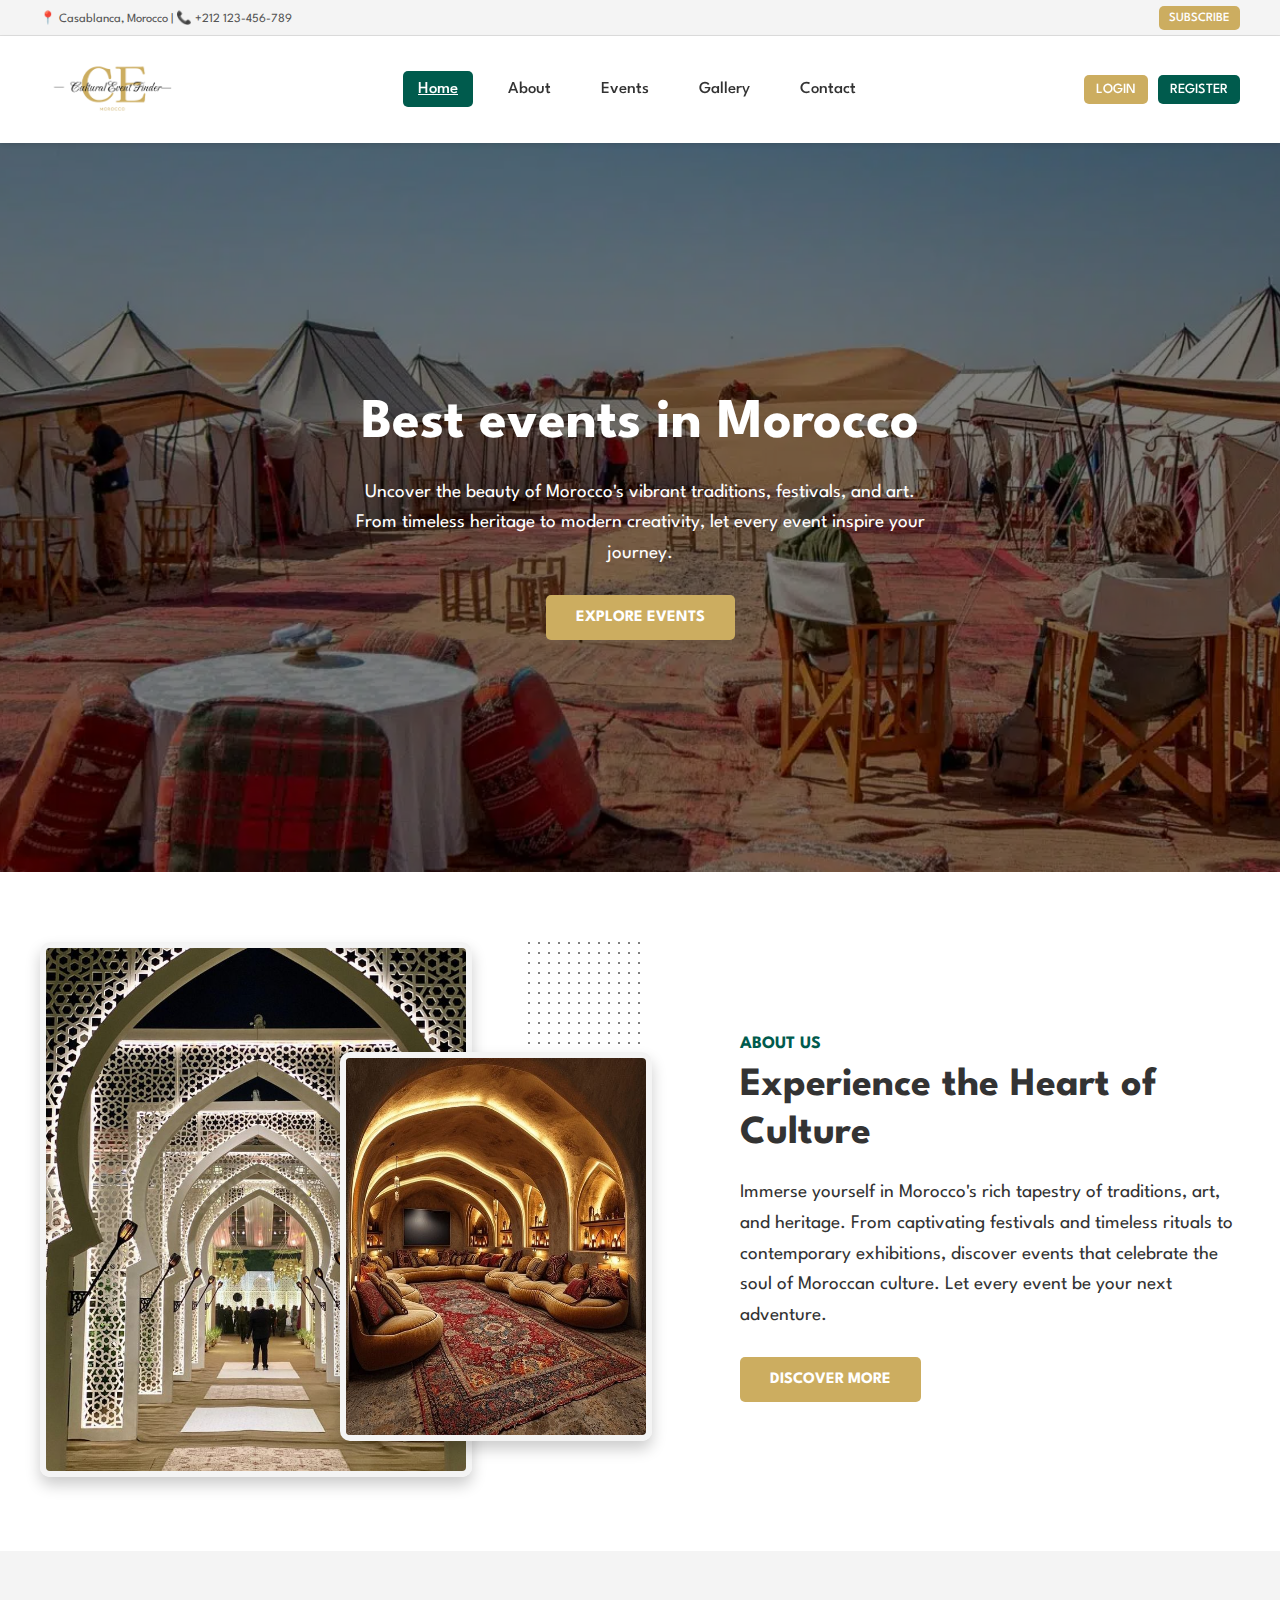
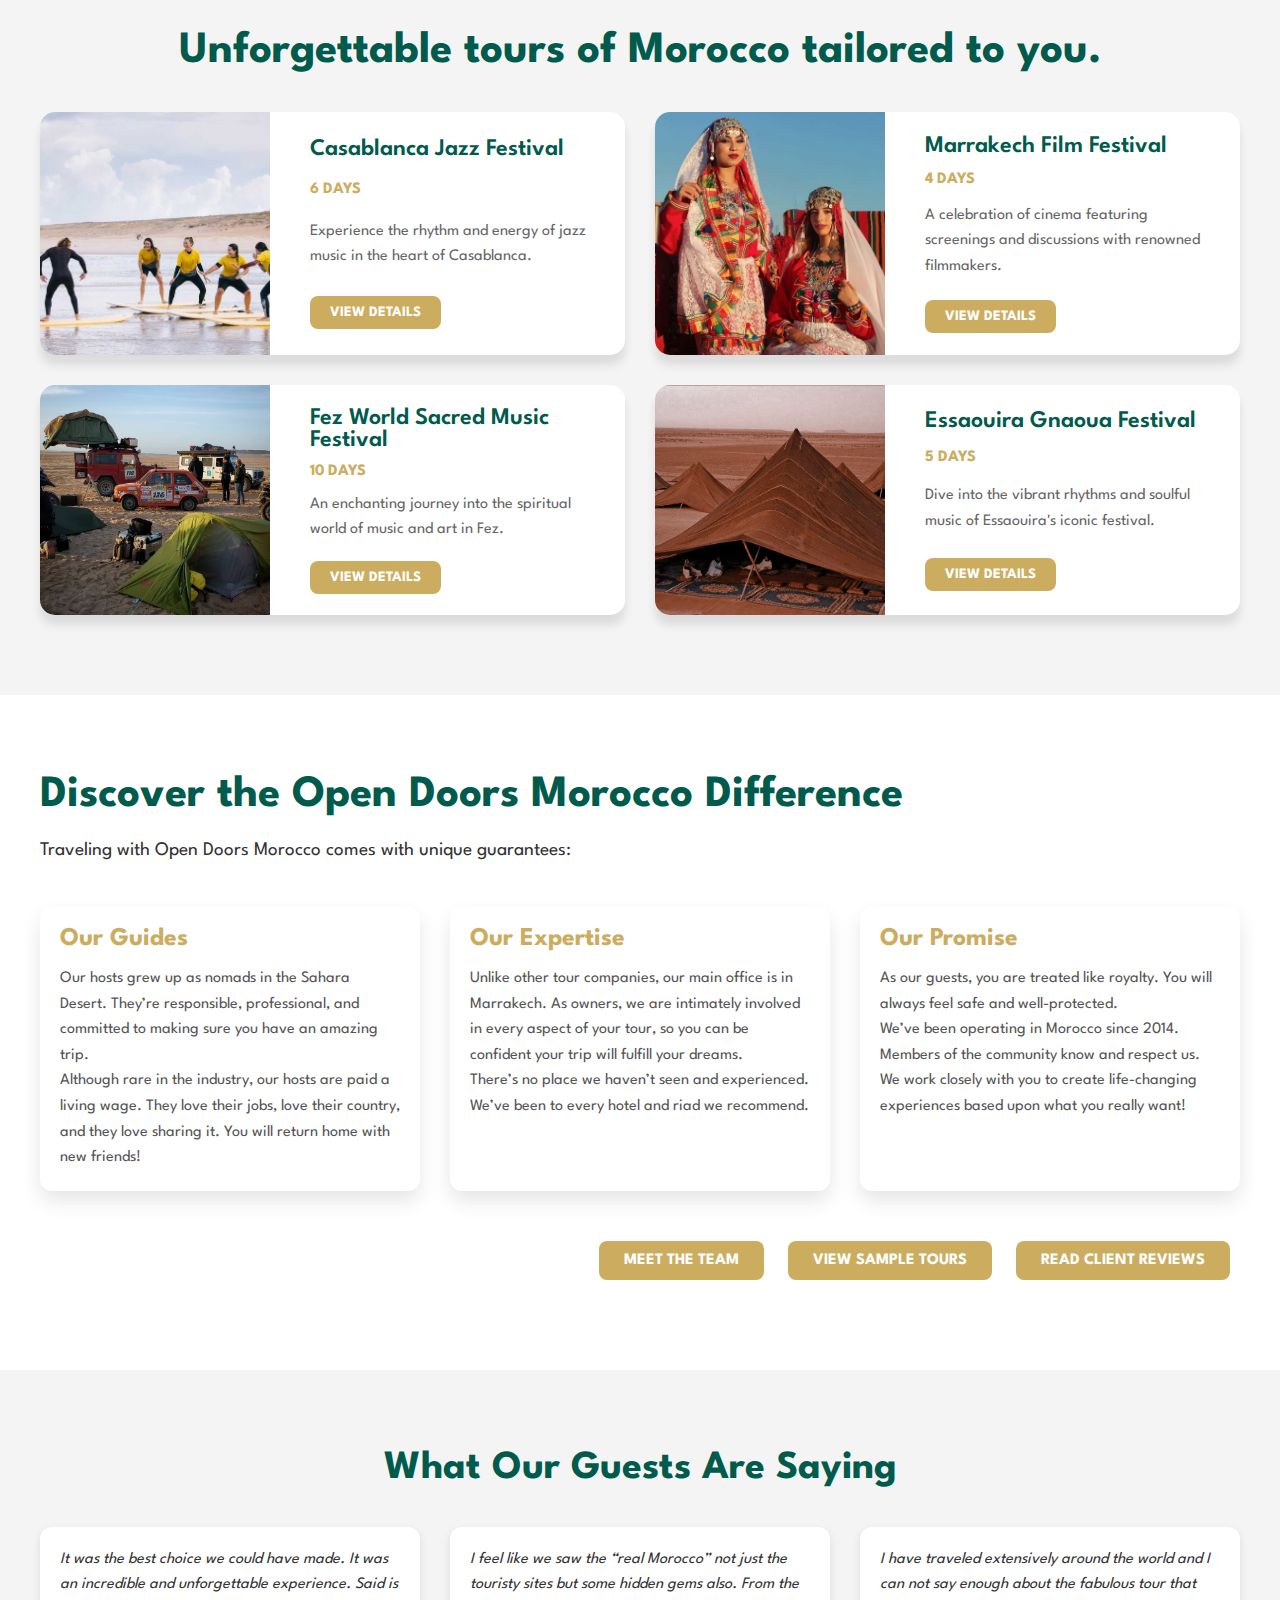
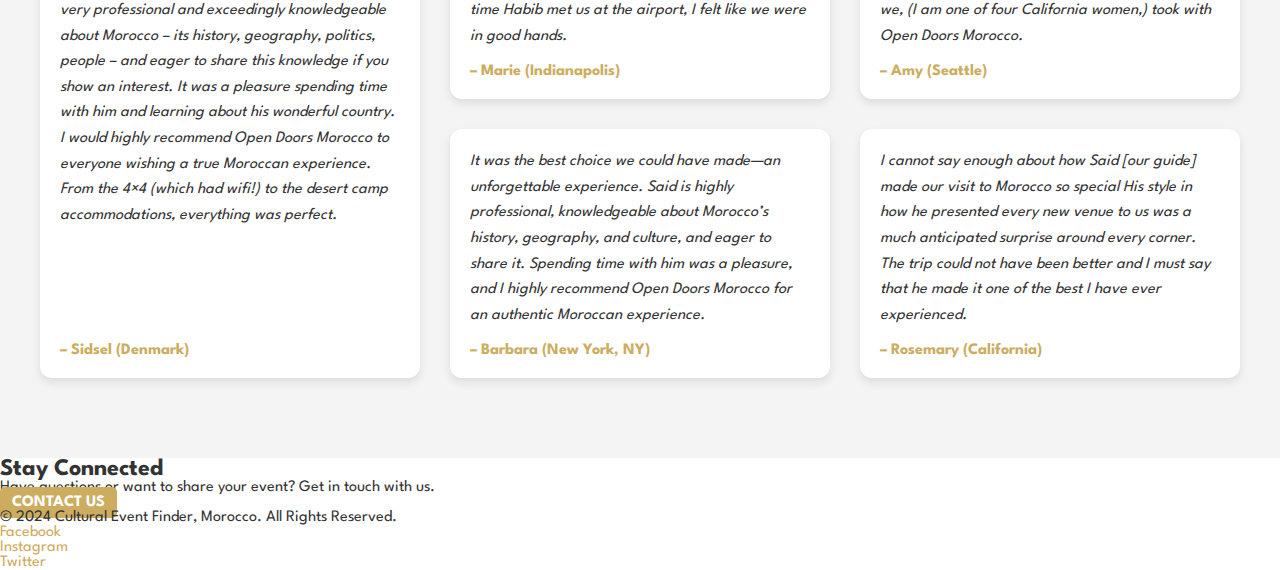
==== index.html @ eb56b4d1 "initial commit" ====
<!DOCTYPE html>
<html lang="en">
<head>
    <meta charset="UTF-8"/>
    <meta name="viewport" content="width=device-width, initial-scale=1.0"/>
    <title>Cultural Event Finder</title>
    <link rel="preload" href="assets/font/League_Spartan/LeagueSpartan-VariableFont_wght.ttf" as="font" type="font/ttf"
          crossorigin="anonymous">
    <link rel="stylesheet" href="css/style.css"/>
</head>

<body>
<header>
    <!-- Top Section -->
    <div class="top-bar">
        <div class="container">
            <div class="contact-info">
                <span>📍 Casablanca, Morocco</span> |
                <span>📞 +212 123-456-789</span>
            </div>
            <div class="inscription">
                <a href="newsletter.html" class="btn">Subscribe</a>
            </div>
        </div>
    </div>

    <!-- Bottom Section -->
    <div class="main-header">
        <div class="container">
            <div class="logo">
                <img src="assets/images/event-finder-logo.png" alt="Cultural Event Finder Logo">
            </div>
            <nav>
                <ul class="nav-links">
                    <li><a class="active" href="index.html">Home</a></li>
                    <li><a href="about.html">About</a></li>
                    <li><a href="events.html">Events</a></li>
                    <li><a href="gallery.html">Gallery</a></li>
                    <li><a href="contact.html">Contact</a></li>
                </ul>
            </nav>
            <div class="header-buttons">
                <a href="login.html" class="btn login-btn">Login</a>
                <a href="register.html" class="btn register-btn">Register</a>
            </div>
        </div>
    </div>
</header>

<section class="hero">
    <div class="hero-content">
        <h1>Best events in
            Morocco</h1>
        <p>
            Uncover the beauty of Morocco's vibrant traditions, festivals, and art.
            <br>
            From timeless heritage to modern creativity, let every event inspire your journey.
        </p>
        <a href="events.html" class="btn">Explore Events</a>
    </div>
</section>


<section class="about">
    <div class="container">
        <div class="about-content">
            <div class="images">
                <img src="assets/images/26b56436f3438eea8259f331de448113.jpg" alt="Moroccan Festival"
                     class="image-primary">
                <img src="assets/images/9e67ee1d8b83d89a78993c4d924285e0.jpg"
                     alt="Moroccan Art" class="image-secondary">
            </div>
            <div class="text">
                <h5>About us</h5>
                <h2>Experience the Heart of Culture</h2>
                <p>
                    Immerse yourself in Morocco's rich tapestry of traditions, art, and heritage.
                    From captivating festivals and timeless rituals to contemporary exhibitions,
                    discover events that celebrate the soul of Moroccan culture.
                    Let every event be your next adventure.
                </p>
                <a href="about.html" class="btn">Discover More</a>
            </div>
        </div>
    </div>
</section>


<section class="featured-events">
    <div class="container">
        <h2>Unforgettable tours of Morocco tailored to you.</h2>
        <p></p>
        <div class="event-list">
            <div class="event-item">
                <img src="assets/images/IMG_7763.JPG" alt="Casablanca Jazz Festival">
                <div class="event-details">
                    <h3>Casablanca Jazz Festival</h3>
                    <h5>6 DAYS</h5>
                    <p>Experience the rhythm and energy of jazz music in the heart of Casablanca.</p>
                    <a href="event-details.html" class="btn">View Details</a>
                </div>
            </div>
            <div class="event-item">
                <img src="assets/images/Traditional-Moroccan-Berber-clothing--969x1024.jpg"
                     alt="Marrakech Film Festival">
                <div class="event-details">
                    <h3>Marrakech Film Festival</h3>
                    <h5>4 DAYS</h5>
                    <p>A celebration of cinema featuring screenings and discussions with renowned filmmakers.</p>
                    <a href="event-details.html" class="btn">View Details</a>
                </div>
            </div>
            <div class="event-item">
                <img src="assets/images/b8fc0f7d25c590af2ae36cbb56312575.jpg" alt="Fez World Sacred Music Festival">
                <div class="event-details">
                    <h3>Fez World Sacred Music Festival</h3>
                    <h5>10 DAYS</h5>
                    <p>An enchanting journey into the spiritual world of music and art in Fez.</p>
                    <a href="event-details.html" class="btn">View Details</a>
                </div>
            </div>
            <div class="event-item">
                <img src="assets/images/36ceb6e46d3eabd224b2b70a71231e8f.jpg" alt="Essaouira Gnaoua Festival">
                <div class="event-details">
                    <h3>Essaouira Gnaoua Festival</h3>
                    <h5>5 DAYS</h5>
                    <p>Dive into the vibrant rhythms and soulful music of Essaouira's iconic festival.</p>
                    <a href="event-details.html" class="btn">View Details</a>
                </div>
            </div>
        </div>
    </div>
</section>


<section class="open-doors-difference">
    <div class="container">
        <h2>Discover the Open Doors Morocco Difference</h2>
        <p class="intro-text">
            Traveling with Open Doors Morocco comes with unique guarantees:
        </p>

        <div class="difference-grid">
            <div class="difference-item">
                <h3>Our Guides</h3>
                <p>
                    Our hosts grew up as nomads in the Sahara Desert. They’re responsible, professional, and committed
                    to making sure you have an amazing trip.
                </p>
                <p>
                    Although rare in the industry, our hosts are paid a living wage. They love their jobs, love their
                    country, and they love sharing it. You will return home with new friends!
                </p>
            </div>
            <div class="difference-item">
                <h3>Our Expertise</h3>
                <p>
                    Unlike other tour companies, our main office is in Marrakech. As owners, we are intimately involved
                    in every aspect of your tour, so you can be confident your trip will fulfill your dreams.
                </p>
                <p>
                    There’s no place we haven’t seen and experienced. We’ve been to every hotel and riad we recommend.
                </p>
            </div>
            <div class="difference-item">
                <h3>Our Promise</h3>
                <p>
                    As our guests, you are treated like royalty. You will always feel safe and well-protected.
                </p>
                <p>
                    We’ve been operating in Morocco since 2014. Members of the community know and respect us. We work
                    closely with you to create life-changing experiences based upon what you really want!
                </p>
            </div>
        </div>

        <div class="actions">
            <a href="#team" class="btn">Meet the Team</a>
            <a href="#sample-tours" class="btn">View Sample Tours</a>
            <a href="#client-reviews" class="btn">Read Client Reviews</a>
        </div>
    </div>
</section>


<section class="testimonials">
    <div class="container">
        <h2>What Our Guests Are Saying</h2>
        <div class="testimonial-list">
            <div class="testimonial-item large-item">
                <blockquote>
                    <p>
                        It was the best choice we could have made. It was an incredible and unforgettable experience.
                        Said is very professional and exceedingly knowledgeable about Morocco – its history, geography,
                        politics, people – and eager to share this knowledge if you show an interest. It was a pleasure
                        spending time with him and learning about his wonderful country. I would highly recommend Open
                        Doors Morocco to everyone wishing a true Moroccan experience. From the 4×4 (which had wifi!) to
                        the desert camp accommodations, everything was perfect.
                    </p>
                </blockquote>
                <footer>– Sidsel (Denmark)</footer>
            </div>

            <div class="testimonial-item">
                <blockquote>
                    <p>
                        I feel like we saw the “real Morocco” not just the touristy sites but some hidden gems also.
                        From the time Habib met us at the airport, I felt like we were in good hands.
                    </p>
                </blockquote>
                <footer>– Marie (Indianapolis)</footer>
            </div>
            <div class="testimonial-item">
                <blockquote>
                    <p>
                        I have traveled extensively around the world and I can not say enough about the fabulous tour
                        that we, (I am one of four California women,) took with Open Doors Morocco.
                    </p>
                </blockquote>
                <footer>– Amy (Seattle)</footer>
            </div>
            <div class="testimonial-item small-text">
                <blockquote>
                    <p>
                        It was the best choice we could have made—an unforgettable experience. Said is highly
                        professional, knowledgeable about Morocco’s history, geography, and culture, and eager to share
                        it. Spending time with him was a pleasure, and I highly recommend Open Doors Morocco for an
                        authentic Moroccan experience.
                    </p>
                </blockquote>
                <footer>– Barbara (New York, NY)</footer>
            </div>
            <div class="testimonial-item small-text">
                <blockquote>
                    <p>
                        I cannot say enough about how Said [our guide] made our visit to Morocco so special His style in
                        how he presented every new venue to us was a much anticipated surprise around every corner. The
                        trip could not have been better and I must say that he made it one of the best I have ever
                        experienced.
                    </p>
                </blockquote>
                <footer>– Rosemary (California)</footer>
            </div>
        </div>
    </div>
</section>


<section class="contact-preview">
    <h2>Stay Connected</h2>
    <p>Have questions or want to share your event? Get in touch with us.</p>
    <a href="contact.html" class="btn">Contact Us</a>
</section>

<footer>
    <p>&copy; 2024 Cultural Event Finder, Morocco. All Rights Reserved.</p>
    <ul>
        <li><a href="#">Facebook</a></li>
        <li><a href="#">Instagram</a></li>
        <li><a href="#">Twitter</a></li>
    </ul>
</footer>

</body>
</html>
---- css/style.css ----
@font-face {
    font-family: 'League Spartan';
    src: url('../assets/font/League_Spartan/LeagueSpartan-VariableFont_wght.ttf') format('truetype');
}

:root {
    /* Color Palette */
    --primary-color: #CCAD60; /* Main golden-yellow color */
    --secondary-color: #005b4d; /* Hover shade for primary color */
    --white-color: #f4f4f4; /* Light gray background */
    --text-color: #333; /* General text color */
    --footer-bg: #333; /* Footer background color */
    --link-color: #CCAD60; /* Links color */
    --link-hover: #ffffff; /* Hover state for links */
    --button-text-color: #ffffff; /* Button text color */
}

* {
    padding: 0;
    margin: 0;
}

/* Reset and General Styles */
body {
    font-family: 'League Spartan', sans-serif;
    color: var(--text-color);
}

header {
    font-size: 14px;
    color: var(--text-color);
    display: initial;
}

/* Links */
a {
    text-decoration: none;
    color: var(--link-color);
}


a:hover {
    color: var(--link-hover);
}


.btn {
    background: var(--primary-color);
    color: var(--button-text-color);
    padding: 8px 12px;
    border-radius: 5px;
    font-weight: bold;
    text-transform: uppercase;
    transition: background 0.3s ease;
}

.header-buttons .btn {
    padding: 8px 12px;
}

.hero .btn {
    padding: 10px 20px;
}

/* Button Hover */
.btn:hover {
    background: var(--secondary-color);
}

/* Top Bar Styling */
.top-bar {
    background: var(--white-color);
    padding: 10px 0;
    border-bottom: 1px solid #ddd;
}

.top-bar .contact-info {
    font-size: 0.9em;
    color: #555;
}

header .container {
    max-width: 1200px;
    margin: 0 auto;
    padding: 0 20px;
    display: flex;
    align-items: center;
    justify-content: space-between;
}

.top-bar .inscription .btn {
    font-size: 0.9em;
    padding: 6px 10px;
    font-weight: 500;
}

/* Main Header Styling */
.main-header {
    background: white;
    padding: 15px 0;
    box-shadow: 0 2px 4px rgba(0, 0, 0, 0.1);
    position: sticky;
    top: 0;
    z-index: 1000;
}

.main-header .container {
    max-width: 1200px;
    margin: 0 auto;
    display: flex;
    align-items: center;
    justify-content: space-between;
    padding: 0 20px;
}

.logo img {
    max-width: 150px;
}

.nav-links {
    list-style: none;
    display: flex;
    gap: 20px;
    margin: 0;
    padding: 0;
}

.nav-links li a {
    color: var(--text-color);
    font-weight: 500;
    font-size: 1.2em;
    padding: 10px 15px;
    border-radius: 5px;
    transition: background 0.3s ease, transform 0.2s ease;
}

.nav-links li a:hover {
    background: var(--secondary-color);
    color: white;
    transform: scale(1.05);
}

a.active {
    background: var(--secondary-color);
    color: white !important;
    text-decoration: underline;
}

.header-buttons {
    display: flex;
    gap: 10px;
}

.header-buttons .btn {
    padding: 8px 12px;
    border-radius: 5px;
    font-weight: 500;
    text-transform: uppercase;
    text-decoration: none;
    transition: background 0.3s ease, color 0.3s ease;
}

.header-buttons .login-btn {
    background: var(--primary-color);
    color: var(--button-text-color);
}

.header-buttons .login-btn:hover {
    background: var(--secondary-color);
}

.header-buttons .register-btn {
    background: var(--secondary-color);
    color: var(--button-text-color);
}

.header-buttons .register-btn:hover {
    background: var(--primary-color);
}

/* hero section */

.hero {
    position: relative; /* Set position to allow pseudo-element layering */
    height: 81vh;
    background: url("../assets/images/morocco-desert-camp-2048x682.jpg.webp") no-repeat center center/cover;
    display: flex;
    align-items: center;
    justify-content: center; /* Center content horizontally */
    padding: 0 10px;
    color: white;
    z-index: 1; /* Ensure content stays above the filter */
}

.hero::before {
    content: "";
    position: absolute;
    top: 0;
    left: 0;
    width: 100%;
    height: 100%;
    background: rgba(0, 0, 0, 0.5); /* Adjust opacity for desired darkness */
    z-index: -1; /* Place filter behind content */
}

.hero-content {
    max-width: 600px;
    text-align: center;
    margin: 0 auto;
    z-index: 1; /* Keep content above the filter */
}

.hero h1 {
    font-size: 3.5em;
    margin-bottom: 20px;
    font-weight: bold;
    line-height: 1.2;
}

.hero p {
    font-size: 1.2em;
    margin-bottom: 40px;
    line-height: 1.6;
}

.hero .btn {
    background: var(--primary-color);
    color: var(--button-text-color);
    padding: 15px 30px;
    border-radius: 5px;
    font-size: 1em;
    font-weight: bold;
    text-transform: uppercase;
    transition: background 0.3s ease;

}

.hero .btn:hover {
    background: var(--secondary-color);
}

/* about section */
.about {
    padding: 50px 20px;
}

.container {
    max-width: 1200px;
    margin: 0 auto;
    padding: 20px;
}

/* About content layout */
.about-content {
    display: flex;
    align-items: center;
    gap: 30px;
    justify-content: space-between;

}

/* Images section */
.images {
    max-width: 50%; /* Prevent images from being too wide */
    position: relative;
    z-index: 1;
    background: url("../assets/images/about-dots.4a4894d44561.png") no-repeat top right;
}

.image-primary,
.image-secondary {
    width: 70%;
    border-radius: 10px;
    border: 6px solid var(--white-color);
    box-shadow: 0 8px 15px rgba(0, 0, 0, 0.2); /* Shadow for depth */
}

.image-secondary {
    width: 50%;
    height: 70%;
    position: absolute;
    left: 50%;
    bottom: 40px;
}

.text {
    flex: 1;
    max-width: 500px;
    text-align: left;
}

.text h5 {
    color: var(--secondary-color);
    margin-bottom: 10px;
    text-transform: uppercase;
    font-weight: bold;
    font-size: 1.1em;
}

.text h2 {
    font-size: 2.5em;
    margin-bottom: 20px;
    line-height: 1.2;
}

.text p {
    font-size: 1.2em;
    margin-bottom: 40px;
    line-height: 1.6;
}

.text .btn {
    background: var(--primary-color); /* Button color */
    color: var(--button-text-color);
    padding: 15px 30px;
    border-radius: 5px;
    text-transform: uppercase;
    font-weight: bold;
    transition: background 0.3s ease;
}

.text .btn:hover {
    background: var(--secondary-color);
}


/* Styling for the events section */
/* Featured events section */
/* General Section Styling */
.featured-events {
    padding: 60px 20px;
    text-align: center;
    background-color: var(--white-color); /* Light background for contrast */
}

.featured-events h2 {
    font-size: 2.8em;
    margin-bottom: 20px;
    color: var(--secondary-color); /* Softer color for titles */
}

.featured-events p {
    color: var(--text-color);
    margin-bottom: 40px;
    font-size: 1.2em;
    line-height: 1.6;
}

/* Event List Layout */
.event-list {
    display: grid;
    grid-template-columns: repeat(auto-fit, minmax(500px, 1fr)); /* Adjust for responsiveness */
    gap: 30px; /* Moderate spacing between events */
}

/* Individual Event Styling */
.event-item {
    display: flex;
    align-items: stretch;
    gap: 20px; /* Space between image and details */
    background-color: #fff;
    border-radius: 15px;
    overflow: hidden;
    box-shadow: 0 10px 10px rgba(0, 0, 0, 0.1);
    transition: transform 0.3s ease, box-shadow 0.3s ease;
}

.event-item:hover {
    transform: translateY(-5px);
    box-shadow: 0 15px 30px rgba(0, 0, 0, 0.2);
}

/* Event Image */
.event-item img {
    width: 230px; /* Adjusted width */
    object-fit: cover;
    border-radius: 12px 0 0 12px;
    flex-shrink: 0; /* Prevent shrinking */
}

/* Event Details */
.event-details {
    padding: 20px;
    text-align: left;
    flex: 1;
    display: flex;
    flex-direction: column;
    justify-content: space-around;
}

.event-details h5 {
    color: var(--primary-color);
    margin-bottom: 10px;
    text-transform: uppercase;
    font-weight: bold;
    font-size: 1em;
}

.event-details h3 {
    font-size: 1.5em;
    margin-bottom: 10px;
    color: var(--secondary-color);
    font-weight: 600;
}

.event-details p {
    font-size: 1em;
    margin-bottom: 15px;
    color: #666; /* Softer text for descriptions */
    line-height: 1.6;
}

/* Button Styling */
.event-details .btn {
    background: var(--primary-color);
    color: #fff;
    padding: 10px 20px;
    border-radius: 8px;
    font-weight: bold;
    text-transform: uppercase;
    font-size: 0.9em;
    transition: background 0.3s ease, transform 0.2s ease;
    width: max-content;
}

.event-details .btn:hover {
    background: var(--secondary-color);
    transform: scale(1.05);
}


/* Responsive design */
@media (max-width: 768px) {
    .about-content {
        flex-direction: column; /* Stack images and text */
        align-items: center;
        text-align: center;
    }

    .images {
        width: 100%;
        position: static;
    }

    .image-secondary {
        position: static;
        width: 100%;
    }

    .images .image-primary {
        display: none;
    }


    .text {
        max-width: 100%;
    }
}


/* Open Doors Section Styling */
.open-doors-difference {
    padding: 60px 20px;
}

.open-doors-difference h2 {
    font-size: 2.8em;
    margin-bottom: 20px;
    color: var(--secondary-color);
    font-weight: bold;
}

.open-doors-difference .intro-text {
    font-size: 1.2em;
    margin-bottom: 40px;
    color: var(--text-color);
    line-height: 1.6;
}

/* Difference Grid */
.difference-grid {
    display: grid;
    grid-template-columns: repeat(auto-fit, minmax(300px, 1fr)); /* Responsive layout */
    gap: 30px;
    text-align: left; /* Align text to the left for better readability */
}

.difference-item {
    background: #fff;
    padding: 20px;
    border-radius: 12px;
    box-shadow: 0 10px 20px rgba(0, 0, 0, 0.1);
    transition: transform 0.3s ease, box-shadow 0.3s ease;
}

.difference-item:hover {
    transform: translateY(-5px);
    box-shadow: 0 15px 30px rgba(0, 0, 0, 0.2);
}

.difference-item h3 {
    font-size: 1.6em;
    margin-bottom: 15px;
    color: var(--primary-color);
}

.difference-item p {
    font-size: 1em;
    line-height: 1.6;
    color: #555; /* Softer text for paragraphs */
}

/* Call-to-Action Buttons */
.actions {
    text-align: right;
    margin-top: 40px;
}

.actions .btn {
    display: inline-block;
    background: var(--primary-color);
    color: #fff;
    padding: 12px 25px;
    margin: 10px;
    border-radius: 8px;
    font-weight: bold;
    text-transform: uppercase;
    transition: background 0.3s ease, transform 0.2s ease;
}

.actions .btn:hover {
    background: var(--secondary-color);
    transform: scale(1.05);
}

/* Responsive Design */
@media (max-width: 768px) {
    .difference-item {
        padding: 15px;
    }

    .actions .btn {
        padding: 10px 20px;
    }
}

.testimonials {
    padding: 60px 0;
    background-color: var(--white-color); /* Light gray background for contrast */
    text-align: center;
}

.testimonials h2 {
    font-size: 2.5em;
    margin-bottom: 40px;
    color: var(--secondary-color); /* Darker color for the header */
}

.testimonial-list {
    display: grid;
    grid-template-columns: repeat(3, 1fr);
    gap: 30px;
}

.testimonial-item {
    background: #ffffff;
    border-radius: 12px;
    box-shadow: 0 4px 10px rgba(0, 0, 0, 0.1);
    padding: 20px;
    display: flex;
    flex-direction: column;
    justify-content: space-between;
    text-align: left;
    transition: transform 0.3s ease, box-shadow 0.3s ease;
}

.testimonial-item:hover {
    box-shadow: 0 8px 16px rgba(0, 0, 0, 0.2);
    transform: translateY(-5px);
}

.testimonial-item blockquote {
    font-style: italic;
    color: var(--text-color); /* Subtle text color for blockquote */
    line-height: 1.6;
}

.testimonial-item footer {
    margin-top: 15px;
    font-weight: bold;
    color: var(--primary-color);
}

.testimonial-item.large-item {
    grid-row: span 2;
    grid-column: span 1;
}

/* Responsive Design */
@media (max-width: 1024px) {
    .testimonial-list {
        grid-template-columns: repeat(2, 1fr);
    }
}

@media (max-width: 768px) {
    .testimonial-list {
        grid-template-columns: 1fr;
    }
}
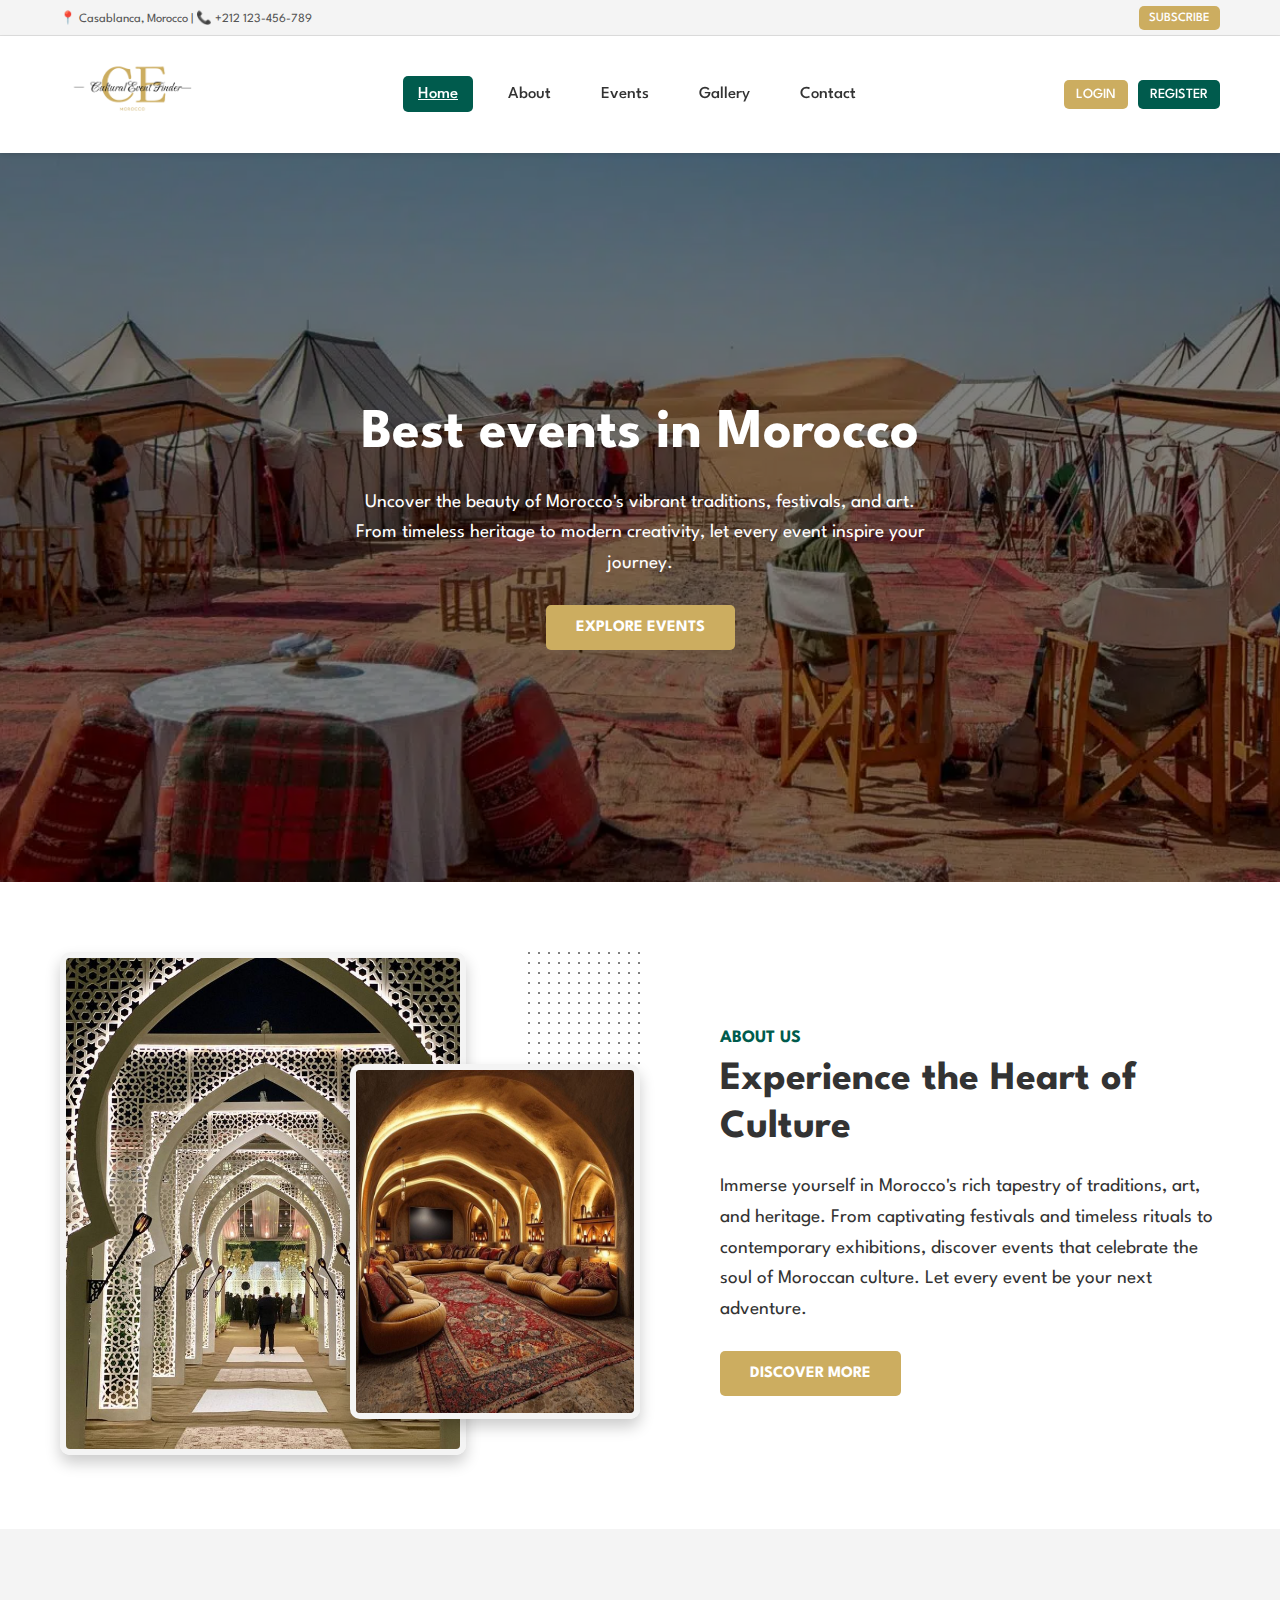
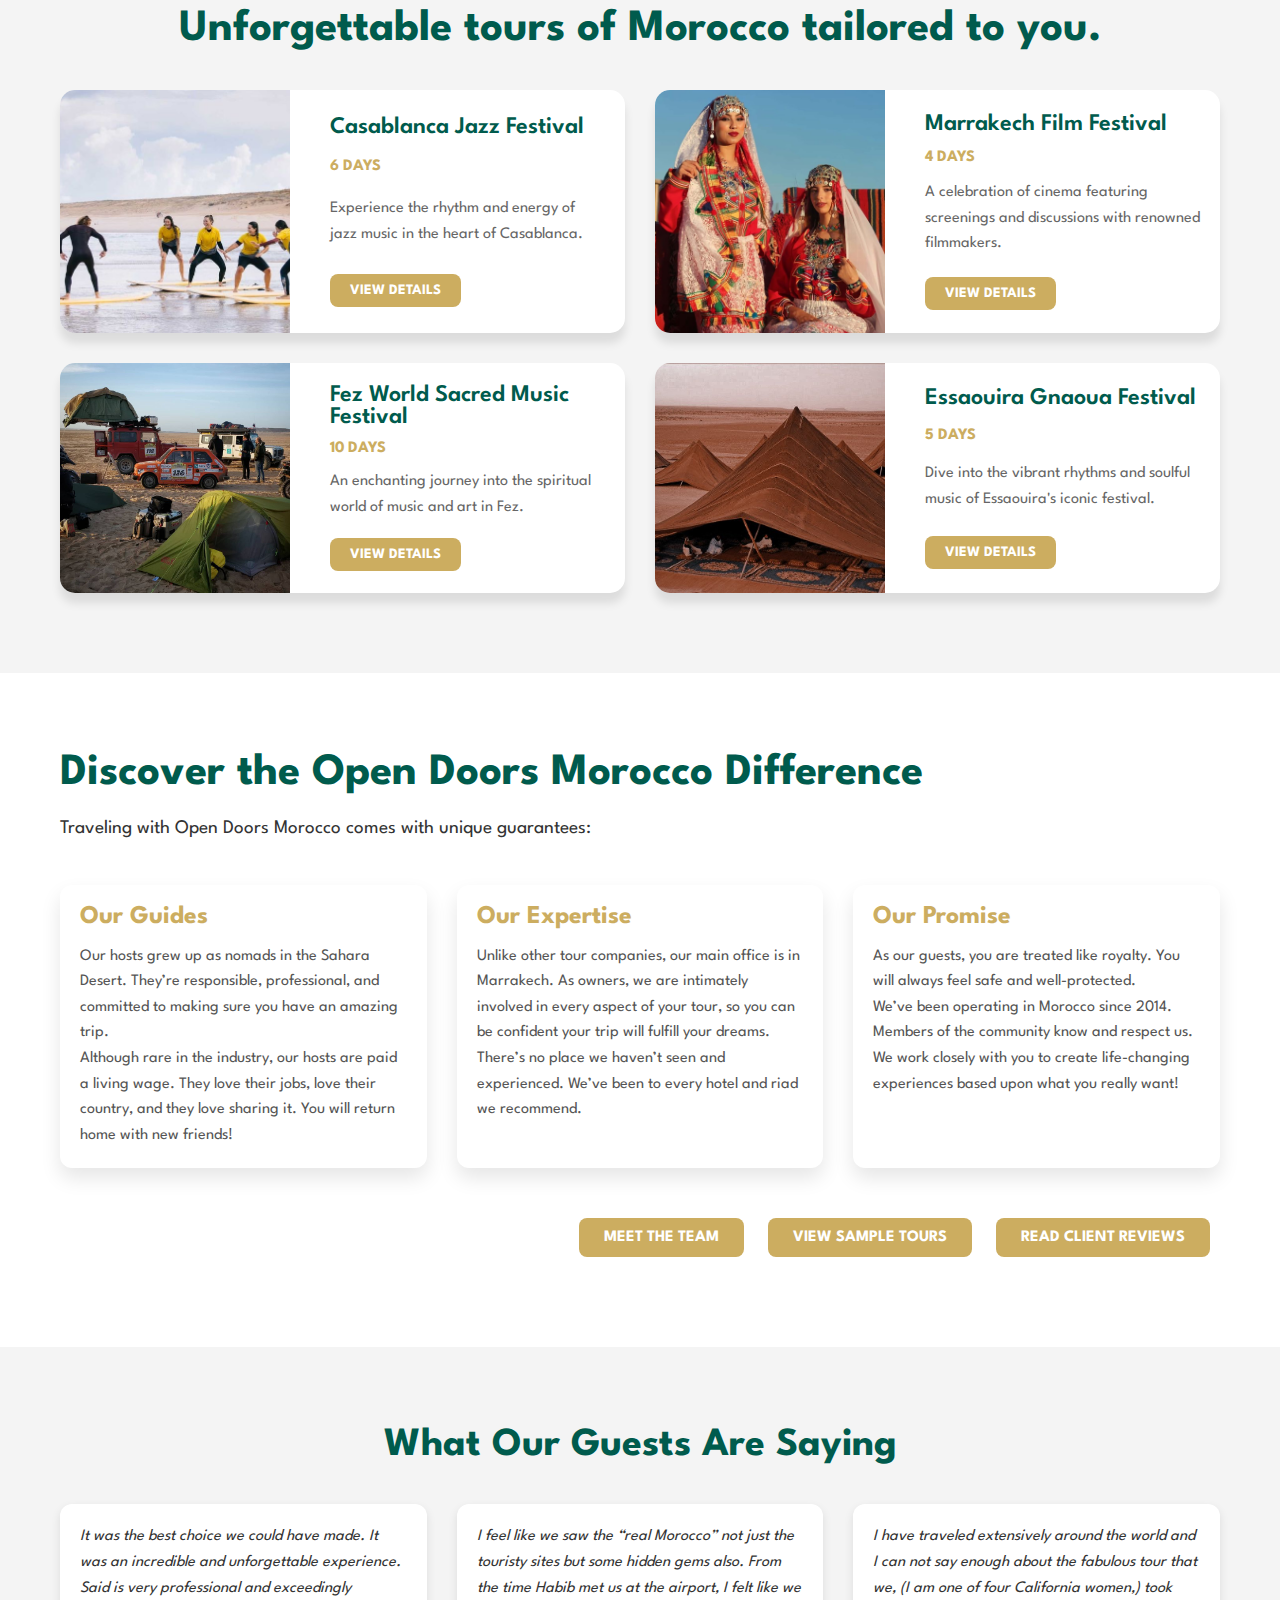
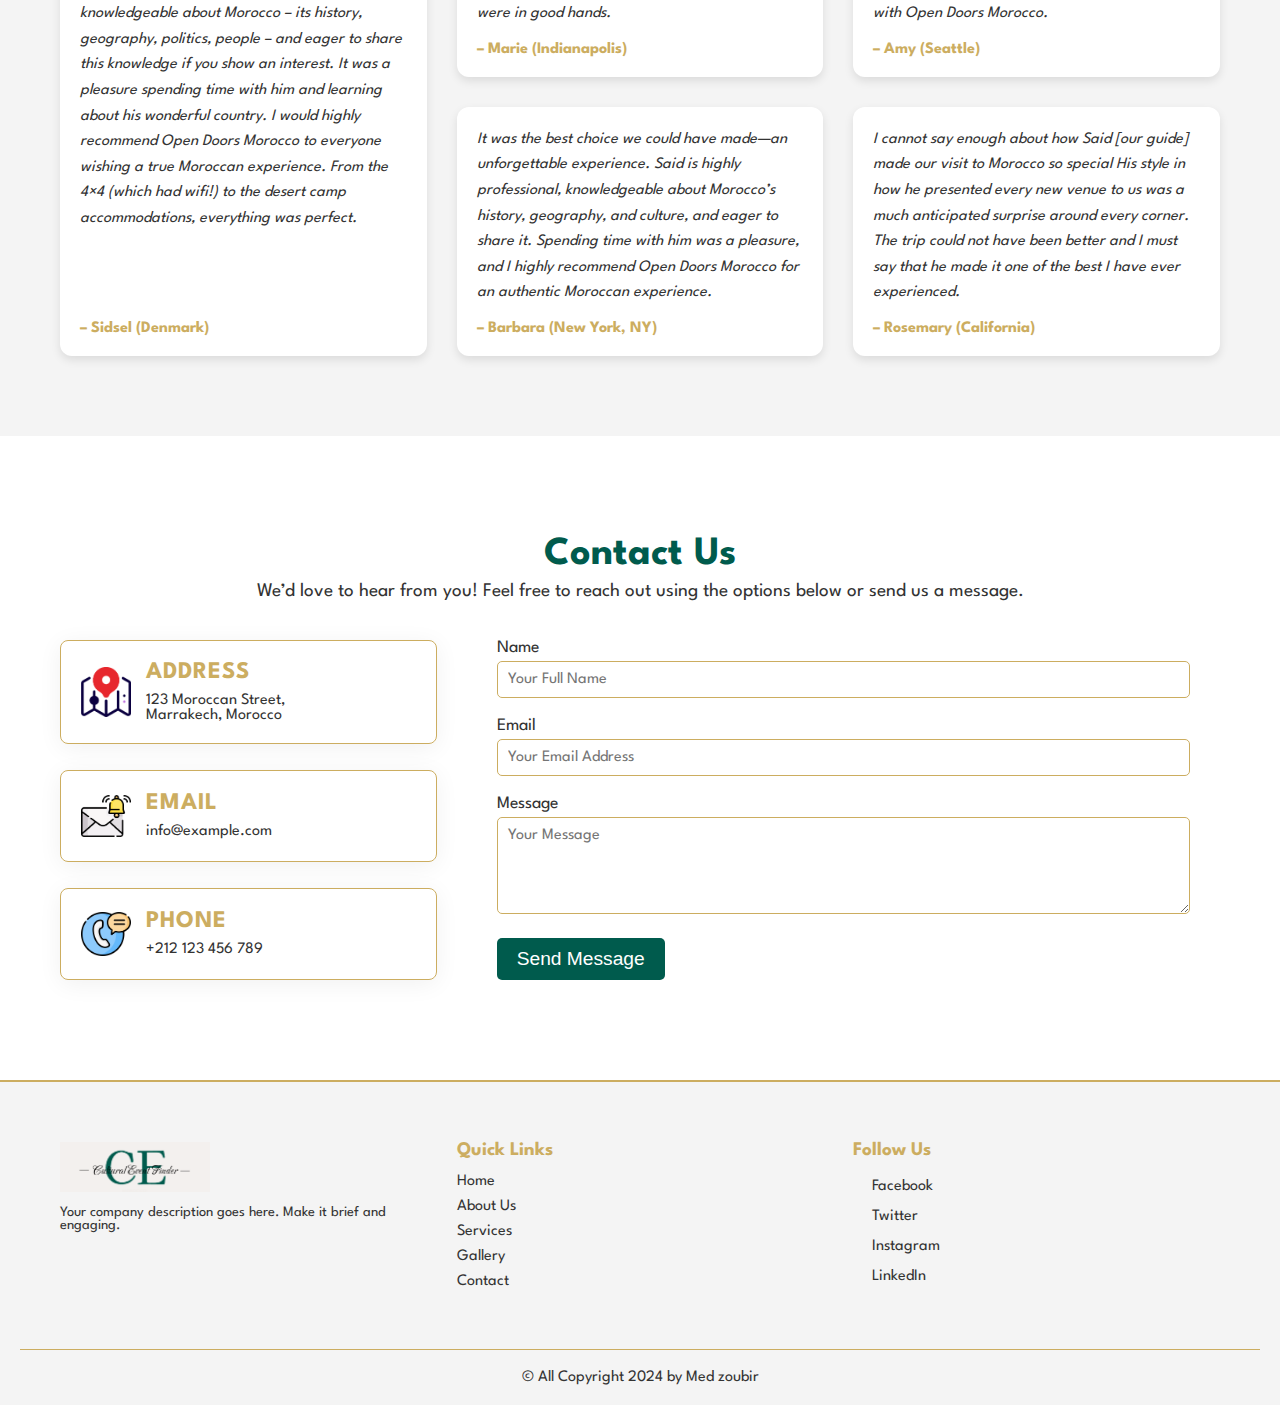
==== commit 94d33736: "adding the other sections in the index" ====
--- a/index.html
+++ b/index.html
@@ -7,6 +7,8 @@
     <link rel="preload" href="assets/font/League_Spartan/LeagueSpartan-VariableFont_wght.ttf" as="font" type="font/ttf"
           crossorigin="anonymous">
     <link rel="stylesheet" href="css/style.css"/>
+    <link href="css/uicons-brands.css" rel="stylesheet"/>
+
 </head>
 
 <body>
@@ -246,20 +248,111 @@
 </section>
 
 
-<section class="contact-preview">
-    <h2>Stay Connected</h2>
-    <p>Have questions or want to share your event? Get in touch with us.</p>
-    <a href="contact.html" class="btn">Contact Us</a>
-</section>
-
-<footer>
-    <p>&copy; 2024 Cultural Event Finder, Morocco. All Rights Reserved.</p>
-    <ul>
-        <li><a href="#">Facebook</a></li>
-        <li><a href="#">Instagram</a></li>
-        <li><a href="#">Twitter</a></li>
-    </ul>
+<section class="contact-section">
+    <div class="container">
+        <h2>Contact Us</h2>
+        <p class="contact-intro">We’d love to hear from you! Feel free to reach out using the options below or send us a
+            message.</p>
+        <div class="contact-content">
+            <div class="contact-cards">
+                <div class="contact-card">
+                    <img src="assets/images/icons/placeholder.png" alt="Address Icon">
+                    <div>
+                        <h3>Address</h3>
+                        <p>123 Moroccan Street,<br>Marrakech, Morocco</p>
+                    </div>
+                </div>
+                <div class="contact-card">
+                    <img src="assets/images/icons/email.png" alt="Email Icon">
+                    <div>
+                        <h3>Email</h3>
+                        <p><a href="mailto:info@example.com">info@example.com</a></p>
+                    </div>
+                </div>
+                <div class="contact-card">
+                    <img src="assets/images/icons/phone.png" alt="Phone Icon">
+                    <div>
+                        <h3>Phone</h3>
+                        <p><a href="tel:+212123456789">+212 123 456 789</a></p>
+                    </div>
+                </div>
+            </div>
+
+            <div class="contact-form">
+                <form action="" method="">
+                    <div class="form-group">
+                        <label for="name">Name</label>
+                        <input type="text" id="name" name="name" placeholder="Your Full Name" required>
+                    </div>
+                    <div class="form-group">
+                        <label for="email">Email</label>
+                        <input type="email" id="email" name="email" placeholder="Your Email Address" required>
+                    </div>
+                    <div class="form-group">
+                        <label for="message">Message</label>
+                        <textarea id="message" name="message" rows="5" placeholder="Your Message" required></textarea>
+                    </div>
+                    <button type="submit" class="btn-submit">Send Message</button>
+                </form>
+            </div>
+        </div>
+    </div>
+</section>
+
+
+<footer class="footer">
+    <div class="container">
+        <div class="footer-content">
+            <div class="footer-col logo-col">
+                <img src="assets/images/img.png" alt="Logo" class="logo">
+                <p class="footer-description">Your company description goes here. Make it brief and engaging.</p>
+            </div>
+            <div class="footer-col links-col">
+                <h4 class="footer-title">Quick Links</h4>
+                <ul class="footer-links">
+                    <li><a href="index.html">Home</a></li>
+                    <li><a href="about.html">About Us</a></li>
+                    <li><a href="events.html">Services</a></li>
+                    <li><a href="gallery.html">Gallery</a></li>
+                    <li><a href="contact.html">Contact</a></li>
+                </ul>
+            </div>
+            <div class="footer-col social-col">
+                <h4 class="footer-title">Follow Us</h4>
+                <ul class="social-links">
+                    <li>
+                        <a href="https://facebook.com" target="_blank" class="social-icon facebook-icon">
+                            <i class="fi fi-brands-facebook"></i> Facebook
+                        </a>
+                    </li>
+                    <li>
+                        <a href="https://twitter.com" target="_blank" class="social-icon twitter-icon">
+                            <i class="fi fi-brands-twitter-alt-circle"></i> Twitter
+                        </a>
+                    </li>
+                    <li>
+                        <a href="https://instagram.com" target="_blank" class="social-icon instagram-icon">
+                            <i class="fi fi-brands-instagram"></i> Instagram
+                        </a>
+                    </li>
+                    <li>
+                        <a href="https://linkedin.com" target="_blank" class="social-icon linkedin-icon">
+                            <i class="fi fi-brands-linkedin"></i> LinkedIn
+                        </a>
+                    </li>
+                </ul>
+            </div>
+        </div>
+    </div>
+    <div class="footer__copyright">
+        <div class="container">
+            <div class="">
+                <p class="">
+                    © All Copyright 2024
+                    by Med zoubir</p>
+            </div>
+        </div>
+    </div>
 </footer>
-
 </body>
 </html>
--- a/css/style.css
+++ b/css/style.css
@@ -5,6 +5,7 @@
 
 :root {
     /* Color Palette */
+    --font-family-league: 'League Spartan';
     --primary-color: #CCAD60; /* Main golden-yellow color */
     --secondary-color: #005b4d; /* Hover shade for primary color */
     --white-color: #f4f4f4; /* Light gray background */
@@ -18,11 +19,12 @@
 * {
     padding: 0;
     margin: 0;
+    box-sizing: border-box;
 }
 
 /* Reset and General Styles */
 body {
-    font-family: 'League Spartan', sans-serif;
+    font-family: var(--font-family-league), serif;
     color: var(--text-color);
 }
 
@@ -609,3 +611,267 @@
     }
 }
 
+.contact-section {
+    padding: 80px 20px;
+}
+
+.contact-section h2 {
+    text-align: center;
+    font-size: 2.5em;
+    margin-bottom: 10px;
+    color: var(--secondary-color);
+}
+
+.contact-section .contact-intro {
+    text-align: center;
+    font-size: 1.2em;
+    margin-bottom: 40px;
+}
+
+.contact-content {
+    display: grid;
+    grid-template-columns: 1fr 2fr;
+    gap: 30px;
+}
+
+.contact-cards {
+    display: flex;
+    flex-direction: column;
+    justify-content: space-between;
+    gap: 20px;
+}
+
+.contact-card {
+    display: flex;
+    align-items: center; /* Align image and text horizontally */
+    padding: 20px;
+    border: 1px solid var(--primary-color);
+    border-radius: 8px;
+    box-shadow: 0 4px 25px 0 #0000000f;
+    transition: transform 0.3s ease, box-shadow 0.3s ease;
+}
+
+.contact-card img {
+    width: 50px; /* Adjust image size */
+    height: 50px;
+    object-fit: contain; /* Maintain aspect ratio */
+    margin-right: 15px; /* Space between image and text */
+}
+
+.contact-card div {
+    flex: 1; /* Allow the text section to take the remaining space */
+}
+
+.contact-card h3 {
+    font-size: 1.5em;
+    margin-bottom: 10px;
+    color: var(--primary-color);
+    text-transform: uppercase;
+    letter-spacing: 1px;
+}
+
+.contact-card p, .contact-card a {
+    font-size: 1em;
+    margin: 0;
+    color: var(--text-color);
+}
+
+.contact-card a:hover {
+    text-decoration: underline;
+    color: var(--link-hover);
+}
+
+.contact-form {
+    padding: 0 30px;
+    border-radius: 8px;
+    display: flex;
+    flex-direction: column;
+    justify-content: space-between; /* Ensure form fills the height */
+}
+
+.contact-form .form-group {
+    margin-bottom: 20px;
+}
+
+.contact-form .form-group label {
+    display: block;
+    margin-bottom: 5px;
+    font-size: 1.1em;
+    color: var(--text-color);
+}
+
+.contact-form .form-group input,
+.contact-form .form-group textarea {
+    width: 100%; /* Ensure it takes up the full width of the parent container */
+    padding: 10px;
+    font-size: 1em;
+    border: 1px solid var(--primary-color);
+    border-radius: 5px;
+    color: var(--text-color);
+    transition: border-color 0.3s ease, box-shadow 0.3s ease;
+    font-family: var(--font-family-league), sans-serif;
+}
+
+.contact-form .form-group input:focus,
+.contact-form .form-group textarea:focus {
+    outline: none;
+    border: none;
+    border-color: var(--secondary-color);
+    box-shadow: 0 0 5px var(--secondary-color);
+}
+
+.contact-form .btn-submit {
+    display: inline-block;
+    background-color: var(--secondary-color);
+    color: var(--button-text-color);
+    padding: 10px 20px;
+    font-size: 1.2em;
+    border: none;
+    border-radius: 5px;
+    cursor: pointer;
+    transition: background-color 0.3s ease;
+    align-self: flex-start;
+}
+
+.contact-form .btn-submit:hover {
+    background-color: var(--primary-color);
+}
+
+/* Responsive Design */
+@media (max-width: 768px) {
+    .contact-content {
+        grid-template-columns: 1fr;
+    }
+
+    .contact-form {
+        padding: 0;
+    }
+}
+
+
+.footer {
+    background-color: var(--white-color); /* Light background color */
+    color: var(--text-color);
+    padding: 40px 20px;
+    padding-bottom: 0;
+    border-top: 2px solid var(--primary-color);
+}
+
+.footer-content {
+    display: grid;
+    grid-template-columns: 1fr 1fr 1fr;
+    gap: 30px;
+}
+
+.footer-col {
+    flex: 1;
+}
+
+.logo-col {
+    text-align: left;
+}
+
+.logo {
+    width: 150px; /* Adjust logo size as needed */
+    margin-bottom: 10px;
+}
+
+.footer-description {
+    font-size: 0.9em;
+    color: var(--text-color);
+}
+
+.footer-title {
+    font-size: 1.2em;
+    margin-bottom: 15px;
+    color: var(--primary-color);
+}
+
+.links-col, .social-col {
+    display: flex;
+    flex-direction: column;
+}
+
+.footer-links, .social-links {
+    list-style: none;
+    padding: 0;
+    margin: 0;
+    display: flex;
+    flex-direction: column;
+    gap: 10px;
+}
+
+.footer-links li a, .social-links li a {
+    color: var(--text-color);
+    text-decoration: none;
+    font-size: 1em;
+    transition: color 0.3s ease;
+}
+
+.footer-links li a:hover, .social-links li a:hover {
+    text-decoration: underline;
+}
+
+/* Responsive Styling */
+@media (max-width: 768px) {
+    .footer-content {
+        grid-template-columns: 1fr; /* Full width for each section */
+    }
+
+    .logo {
+        width: 120px; /* Slightly smaller logo on smaller screens */
+    }
+
+    .social-icon {
+        font-size: 1.3em; /* Adjusted for better fit */
+        padding: 5px;
+    }
+}
+
+
+.footer__copyright {
+    margin-top: 40px;
+    border-top: 1px solid var(--primary-color);
+    text-align: center;
+}
+
+
+.footer-col.social-col {
+    display: flex;
+    flex-direction: column;
+    align-items: flex-start;
+}
+
+.footer-title {
+    font-size: 1.2em;
+    margin-bottom: 15px;
+    color: var(--primary-color);
+}
+
+.social-links i {
+    font-size: 1.2em;
+}
+
+
+/* Facebook icon color */
+.facebook-icon i {
+    color: #1877F2;
+}
+
+/* Twitter icon color */
+.twitter-icon i {
+    color: #1DA1F2;
+}
+
+/* Instagram icon with gradient */
+.instagram-icon i {
+    background: linear-gradient(135deg, #feda75, #fcb043, #d6249f, #e95950); /* Gradient colors */
+    -webkit-background-clip: text;
+    -webkit-text-fill-color: transparent;
+    display: inline-block;
+}
+
+/* LinkedIn icon color */
+.linkedin-icon i {
+    color: #0077b5; /* Updated to the proper LinkedIn color */
+}
--- a/css/uicons-brands.css
+++ b/css/uicons-brands.css
@@ -0,0 +1,912 @@
+/*!
+*   _____       _             __                 _____                               ______ _       _   _
+*  |_   _|     | |           / _|               |_   _|                             |  ____| |     | | (_)
+*    | |  _ __ | |_ ___ _ __| |_ __ _  ___ ___    | |  ___ ___  _ __  ___   ______  | |__  | | __ _| |_ _  ___ ___  _ __
+*    | | | '_ \| __/ _ \ '__|  _/ _` |/ __/ _ \   | | / __/ _ \| '_ \/ __| |______| |  __| | |/ _` | __| |/ __/ _ \| '_ \
+*   _| |_| | | | ||  __/ |  | || (_| | (_|  __/  _| || (_| (_) | | | \__ \          | |    | | (_| | |_| | (_| (_) | | | |
+*  |_____|_| |_|\__\___|_|  |_| \__,_|\___\___| |_____\___\___/|_| |_|___/          |_|    |_|\__,_|\__|_|\___\___/|_| |_|
+*
+*                         UIcons 2.6.0 - https://www.flaticon.com/uicons/interface-icons
+*/
+@font-face {
+    font-family: "uicons-brands";
+    src: url("https://cdn-uicons.flaticon.com/2.6.0/uicons-brands/webfonts/uicons-brands.woff2") format("woff2"),
+    url("https://cdn-uicons.flaticon.com/2.6.0/uicons-brands/webfonts/uicons-brands.woff") format("woff"),
+    url("https://cdn-uicons.flaticon.com/2.6.0/uicons-brands/webfonts/uicons-brands.eot#iefix") format("embedded-opentype");
+    font-display: swap;
+}
+
+i[class^="fi-brands-"]:before, i[class*=" fi-brands-"]:before, span[class^="fi-brands-"]:before, span[class*="fi-brands-"]:before {
+    font-family: uicons-brands !important;
+    font-style: normal;
+    font-weight: normal !important;
+    font-variant: normal;
+    text-transform: none;
+    line-height: 1;
+    -webkit-font-smoothing: antialiased;
+    -moz-osx-font-smoothing: grayscale;
+}
+
+.fi-brands-3m:before {
+    content: "\e00c";
+}
+
+.fi-brands-500px:before {
+    content: "\e012";
+}
+
+.fi-brands-abbot-laboratories:before {
+    content: "\e01d";
+}
+
+.fi-brands-accusoft:before {
+    content: "\e020";
+}
+
+.fi-brands-acrobat:before {
+    content: "\e022";
+}
+
+.fi-brands-adobe:before {
+    content: "\e031";
+}
+
+.fi-brands-aecom:before {
+    content: "\e035";
+}
+
+.fi-brands-aero:before {
+    content: "\e036";
+}
+
+.fi-brands-after-effects:before {
+    content: "\e037";
+}
+
+.fi-brands-airbnb:before {
+    content: "\e049";
+}
+
+.fi-brands-algolia:before {
+    content: "\e055";
+}
+
+.fi-brands-amd:before {
+    content: "\e060";
+}
+
+.fi-brands-american-express:before {
+    content: "\e061";
+}
+
+.fi-brands-android:before {
+    content: "\e06b";
+}
+
+.fi-brands-animate:before {
+    content: "\e087";
+}
+
+.fi-brands-app-store-ios:before {
+    content: "\e091";
+}
+
+.fi-brands-apple:before {
+    content: "\e092";
+}
+
+.fi-brands-apple-pay:before {
+    content: "\e096";
+}
+
+.fi-brands-artstation:before {
+    content: "\e106";
+}
+
+.fi-brands-astrazeneca:before {
+    content: "\e10e";
+}
+
+.fi-brands-asus:before {
+    content: "\e10f";
+}
+
+.fi-brands-atandt:before {
+    content: "\e111";
+}
+
+.fi-brands-atlassian:before {
+    content: "\e112";
+}
+
+.fi-brands-atom:before {
+    content: "\e113";
+}
+
+.fi-brands-audition:before {
+    content: "\e11e";
+}
+
+.fi-brands-behance:before {
+    content: "\e186";
+}
+
+.fi-brands-bitcoin:before {
+    content: "\e1ad";
+}
+
+.fi-brands-blackberry:before {
+    content: "\e1b0";
+}
+
+.fi-brands-blogger:before {
+    content: "\e1c2";
+}
+
+.fi-brands-bluetooth:before {
+    content: "\e1ca";
+}
+
+.fi-brands-bootstrap:before {
+    content: "\e1f8";
+}
+
+.fi-brands-bridgestone:before {
+    content: "\e25b";
+}
+
+.fi-brands-burger-king:before {
+    content: "\e289";
+}
+
+.fi-brands-c:before {
+    content: "\e293";
+}
+
+.fi-brands-capture:before {
+    content: "\e2de";
+}
+
+.fi-brands-cc-amazon-pay:before {
+    content: "\e323";
+}
+
+.fi-brands-cc-apple-pay:before {
+    content: "\e324";
+}
+
+.fi-brands-cc-diners-club:before {
+    content: "\e325";
+}
+
+.fi-brands-cc-visa:before {
+    content: "\e326";
+}
+
+.fi-brands-centos:before {
+    content: "\e32a";
+}
+
+.fi-brands-character:before {
+    content: "\e333";
+}
+
+.fi-brands-chromecast:before {
+    content: "\e385";
+}
+
+.fi-brands-cloudflare:before {
+    content: "\e42f";
+}
+
+.fi-brands-confluence:before {
+    content: "\e491";
+}
+
+.fi-brands-creative-commons:before {
+    content: "\e4b2";
+}
+
+.fi-brands-creative-commons-by:before {
+    content: "\e4b3";
+}
+
+.fi-brands-creative-commons-nc:before {
+    content: "\e4b4";
+}
+
+.fi-brands-creative-commons-nc-eu:before {
+    content: "\e4b5";
+}
+
+.fi-brands-creative-commons-nc-jp:before {
+    content: "\e4b6";
+}
+
+.fi-brands-creative-commons-nd:before {
+    content: "\e4b7";
+}
+
+.fi-brands-creative-commons-pd:before {
+    content: "\e4b8";
+}
+
+.fi-brands-creative-commons-pd-alt:before {
+    content: "\e4b9";
+}
+
+.fi-brands-creative-commons-remix:before {
+    content: "\e4ba";
+}
+
+.fi-brands-creative-commons-sa:before {
+    content: "\e4bb";
+}
+
+.fi-brands-creative-commons-sampling:before {
+    content: "\e4bc";
+}
+
+.fi-brands-creative-commons-sampling-plus:before {
+    content: "\e4bd";
+}
+
+.fi-brands-creative-commons-share:before {
+    content: "\e4be";
+}
+
+.fi-brands-creative-commons-zero:before {
+    content: "\e4bf";
+}
+
+.fi-brands-css3:before {
+    content: "\e4da";
+}
+
+.fi-brands-css3-alt:before {
+    content: "\e4db";
+}
+
+.fi-brands-dailymotion:before {
+    content: "\e4fb";
+}
+
+.fi-brands-deezer:before {
+    content: "\e50f";
+}
+
+.fi-brands-delphi:before {
+    content: "\e516";
+}
+
+.fi-brands-dev:before {
+    content: "\e523";
+}
+
+.fi-brands-devianart:before {
+    content: "\e524";
+}
+
+.fi-brands-digg:before {
+    content: "\e552";
+}
+
+.fi-brands-dimension:before {
+    content: "\e55b";
+}
+
+.fi-brands-discord:before {
+    content: "\e564";
+}
+
+.fi-brands-docker:before {
+    content: "\e57c";
+}
+
+.fi-brands-dribbble:before {
+    content: "\e5ae";
+}
+
+.fi-brands-dropbox:before {
+    content: "\e5b7";
+}
+
+.fi-brands-drupal:before {
+    content: "\e5c0";
+}
+
+.fi-brands-ebay:before {
+    content: "\e5db";
+}
+
+.fi-brands-elementor:before {
+    content: "\e5e7";
+}
+
+.fi-brands-ethereum:before {
+    content: "\e612";
+}
+
+.fi-brands-etsy:before {
+    content: "\e614";
+}
+
+.fi-brands-evernote:before {
+    content: "\e619";
+}
+
+.fi-brands-facebook:before {
+    content: "\e675";
+}
+
+.fi-brands-facebook-messenger:before {
+    content: "\e676";
+}
+
+.fi-brands-fedex:before {
+    content: "\e688";
+}
+
+.fi-brands-figma:before {
+    content: "\e697";
+}
+
+.fi-brands-firefox:before {
+    content: "\e6e0";
+}
+
+.fi-brands-firefox-browser:before {
+    content: "\e6e1";
+}
+
+.fi-brands-flaticon:before {
+    content: "\e6fb";
+}
+
+.fi-brands-flaticon-1:before {
+    content: "\e6fc";
+}
+
+.fi-brands-flickr:before {
+    content: "\e6fe";
+}
+
+.fi-brands-flipboard:before {
+    content: "\e700";
+}
+
+.fi-brands-fonts:before {
+    content: "\e735";
+}
+
+.fi-brands-foursquare:before {
+    content: "\e746";
+}
+
+.fi-brands-freepik:before {
+    content: "\e74d";
+}
+
+.fi-brands-freepik-1:before {
+    content: "\e74e";
+}
+
+.fi-brands-fresco:before {
+    content: "\e751";
+}
+
+.fi-brands-github:before {
+    content: "\e787";
+}
+
+.fi-brands-gitlab:before {
+    content: "\e788";
+}
+
+.fi-brands-goodreads:before {
+    content: "\e79d";
+}
+
+.fi-brands-google:before {
+    content: "\e79e";
+}
+
+.fi-brands-haskell:before {
+    content: "\e821";
+}
+
+.fi-brands-hbo:before {
+    content: "\e82c";
+}
+
+.fi-brands-hotjar:before {
+    content: "\e87d";
+}
+
+.fi-brands-html5:before {
+    content: "\e8a4";
+}
+
+.fi-brands-huawei:before {
+    content: "\e8a5";
+}
+
+.fi-brands-hubspot:before {
+    content: "\e8a6";
+}
+
+.fi-brands-ibm:before {
+    content: "\e8ae";
+}
+
+.fi-brands-iconfinder:before {
+    content: "\e8b3";
+}
+
+.fi-brands-illustrator:before {
+    content: "\e8b8";
+}
+
+.fi-brands-illustrator-draw:before {
+    content: "\e8b9";
+}
+
+.fi-brands-imdb:before {
+    content: "\e8bd";
+}
+
+.fi-brands-incopy:before {
+    content: "\e8c6";
+}
+
+.fi-brands-indesign:before {
+    content: "\e8c8";
+}
+
+.fi-brands-instagram:before {
+    content: "\e8de";
+}
+
+.fi-brands-intel:before {
+    content: "\e8e4";
+}
+
+.fi-brands-invision:before {
+    content: "\e8f0";
+}
+
+.fi-brands-itunes:before {
+    content: "\e901";
+}
+
+.fi-brands-janseen:before {
+    content: "\e905";
+}
+
+.fi-brands-java:before {
+    content: "\e909";
+}
+
+.fi-brands-jcb:before {
+    content: "\e90b";
+}
+
+.fi-brands-jira:before {
+    content: "\e90c";
+}
+
+.fi-brands-johnson-and-johnson:before {
+    content: "\e90d";
+}
+
+.fi-brands-joomla:before {
+    content: "\e910";
+}
+
+.fi-brands-js:before {
+    content: "\e917";
+}
+
+.fi-brands-kickstarter:before {
+    content: "\e92d";
+}
+
+.fi-brands-line:before {
+    content: "\e9a1";
+}
+
+.fi-brands-linkedin:before {
+    content: "\e9a9";
+}
+
+.fi-brands-lisp:before {
+    content: "\e9b0";
+}
+
+.fi-brands-mailchimp:before {
+    content: "\e9e8";
+}
+
+.fi-brands-marriott-international:before {
+    content: "\ea07";
+}
+
+.fi-brands-mcdonalds:before {
+    content: "\ea18";
+}
+
+.fi-brands-media-encoder:before {
+    content: "\ea1c";
+}
+
+.fi-brands-medium:before {
+    content: "\ea20";
+}
+
+.fi-brands-meta:before {
+    content: "\ea4b";
+}
+
+.fi-brands-microsoft:before {
+    content: "\ea5a";
+}
+
+.fi-brands-microsoft-edge:before {
+    content: "\ea5b";
+}
+
+.fi-brands-microsoft-explorer:before {
+    content: "\ea5c";
+}
+
+.fi-brands-mysql:before {
+    content: "\eaca";
+}
+
+.fi-brands-napster:before {
+    content: "\eacd";
+}
+
+.fi-brands-nestle:before {
+    content: "\ead1";
+}
+
+.fi-brands-netflix:before {
+    content: "\ead2";
+}
+
+.fi-brands-node-js:before {
+    content: "\eaf0";
+}
+
+.fi-brands-nvidia:before {
+    content: "\eb08";
+}
+
+.fi-brands-oracle:before {
+    content: "\eb2d";
+}
+
+.fi-brands-patreon:before {
+    content: "\eb68";
+}
+
+.fi-brands-paypal:before {
+    content: "\eb71";
+}
+
+.fi-brands-pfizer:before {
+    content: "\ebda";
+}
+
+.fi-brands-photoshop:before {
+    content: "\ebec";
+}
+
+.fi-brands-photoshop-camera:before {
+    content: "\ebed";
+}
+
+.fi-brands-photoshop-express:before {
+    content: "\ebee";
+}
+
+.fi-brands-photoshop-lightroom:before {
+    content: "\ebef";
+}
+
+.fi-brands-photoshop-lightroom-classic:before {
+    content: "\ebf0";
+}
+
+.fi-brands-php:before {
+    content: "\ebf1";
+}
+
+.fi-brands-pinterest:before {
+    content: "\ec0a";
+}
+
+.fi-brands-postgre:before {
+    content: "\ec5a";
+}
+
+.fi-brands-premiere:before {
+    content: "\ec62";
+}
+
+.fi-brands-premiere-rush:before {
+    content: "\ec63";
+}
+
+.fi-brands-product-hunt:before {
+    content: "\ec78";
+}
+
+.fi-brands-python:before {
+    content: "\ec93";
+}
+
+.fi-brands-raspberry-pi:before {
+    content: "\ecbc";
+}
+
+.fi-brands-reddit:before {
+    content: "\ecd4";
+}
+
+.fi-brands-samsung:before {
+    content: "\ed51";
+}
+
+.fi-brands-sap:before {
+    content: "\ed54";
+}
+
+.fi-brands-sass:before {
+    content: "\ed55";
+}
+
+.fi-brands-shopify:before {
+    content: "\edcd";
+}
+
+.fi-brands-siemens:before {
+    content: "\ede5";
+}
+
+.fi-brands-sketch:before {
+    content: "\ee0d";
+}
+
+.fi-brands-skype:before {
+    content: "\ee24";
+}
+
+.fi-brands-slack:before {
+    content: "\ee25";
+}
+
+.fi-brands-slidesgo:before {
+    content: "\ee2f";
+}
+
+.fi-brands-snapchat:before {
+    content: "\ee3f";
+}
+
+.fi-brands-sony:before {
+    content: "\ee56";
+}
+
+.fi-brands-soundcloud:before {
+    content: "\ee6b";
+}
+
+.fi-brands-spark:before {
+    content: "\ee78";
+}
+
+.fi-brands-spotify:before {
+    content: "\ee8a";
+}
+
+.fi-brands-starbucks:before {
+    content: "\eee4";
+}
+
+.fi-brands-stock:before {
+    content: "\eef3";
+}
+
+.fi-brands-storyset:before {
+    content: "\ef02";
+}
+
+.fi-brands-stripe:before {
+    content: "\ef08";
+}
+
+.fi-brands-substance-3d-designer:before {
+    content: "\ef14";
+}
+
+.fi-brands-substance-3d-painter:before {
+    content: "\ef15";
+}
+
+.fi-brands-substance-3d-sampler:before {
+    content: "\ef16";
+}
+
+.fi-brands-substance-3d-stager:before {
+    content: "\ef17";
+}
+
+.fi-brands-swift:before {
+    content: "\ef37";
+}
+
+.fi-brands-t-mobile:before {
+    content: "\ef48";
+}
+
+.fi-brands-telegram:before {
+    content: "\ef7b";
+}
+
+.fi-brands-tencent:before {
+    content: "\ef85";
+}
+
+.fi-brands-the-home-depot:before {
+    content: "\ef9e";
+}
+
+.fi-brands-tik-tok:before {
+    content: "\efbf";
+}
+
+.fi-brands-trello:before {
+    content: "\f043";
+}
+
+.fi-brands-tripadvisor:before {
+    content: "\f04a";
+}
+
+.fi-brands-tumblr:before {
+    content: "\f072";
+}
+
+.fi-brands-twitch:before {
+    content: "\f07b";
+}
+
+.fi-brands-twitter:before {
+    content: "\f07c";
+}
+
+.fi-brands-twitter-alt:before {
+    content: "\f07d";
+}
+
+.fi-brands-twitter-alt-circle:before {
+    content: "\f07e";
+}
+
+.fi-brands-twitter-alt-square:before {
+    content: "\f07f";
+}
+
+.fi-brands-typescript:before {
+    content: "\f082";
+}
+
+.fi-brands-uber:before {
+    content: "\f085";
+}
+
+.fi-brands-ubuntu:before {
+    content: "\f086";
+}
+
+.fi-brands-unilever:before {
+    content: "\f092";
+}
+
+.fi-brands-unity:before {
+    content: "\f093";
+}
+
+.fi-brands-unsplash:before {
+    content: "\f096";
+}
+
+.fi-brands-ups:before {
+    content: "\f09e";
+}
+
+.fi-brands-usaa:before {
+    content: "\f0a2";
+}
+
+.fi-brands-verizon:before {
+    content: "\f0fb";
+}
+
+.fi-brands-videvo:before {
+    content: "\f106";
+}
+
+.fi-brands-vimeo:before {
+    content: "\f108";
+}
+
+.fi-brands-visa:before {
+    content: "\f10d";
+}
+
+.fi-brands-visual-basic:before {
+    content: "\f112";
+}
+
+.fi-brands-vk:before {
+    content: "\f113";
+}
+
+.fi-brands-walmart:before {
+    content: "\f12f";
+}
+
+.fi-brands-wepik:before {
+    content: "\f14f";
+}
+
+.fi-brands-whatsapp:before {
+    content: "\f151";
+}
+
+.fi-brands-wikipedia:before {
+    content: "\f163";
+}
+
+.fi-brands-windows:before {
+    content: "\f16d";
+}
+
+.fi-brands-wix:before {
+    content: "\f176";
+}
+
+.fi-brands-wordpress:before {
+    content: "\f17a";
+}
+
+.fi-brands-xd:before {
+    content: "\f18c";
+}
+
+.fi-brands-xing:before {
+    content: "\f18d";
+}
+
+.fi-brands-yahoo:before {
+    content: "\f18f";
+}
+
+.fi-brands-yandex:before {
+    content: "\f190";
+}
+
+.fi-brands-yelp:before {
+    content: "\f191";
+}
+
+.fi-brands-youtube:before {
+    content: "\f199";
+}
+
+.fi-brands-zoom:before {
+    content: "\f19d";
+}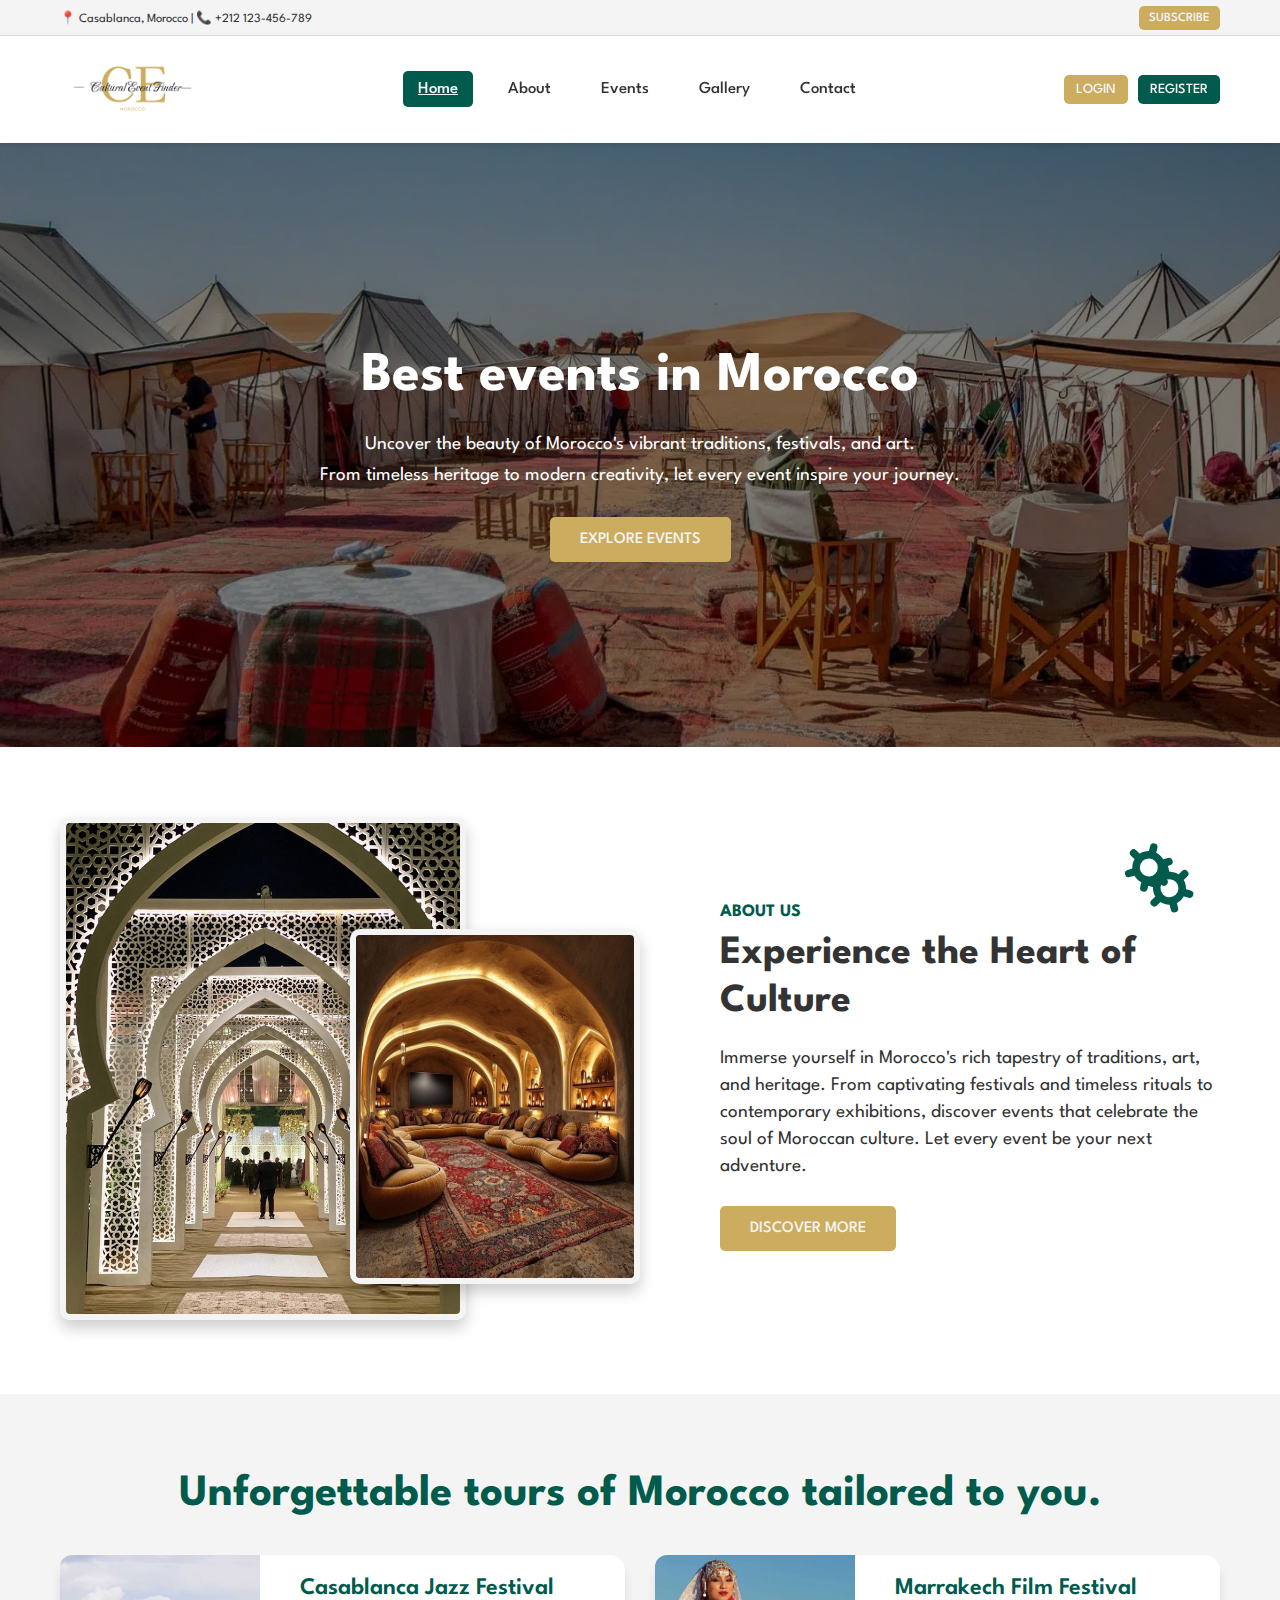
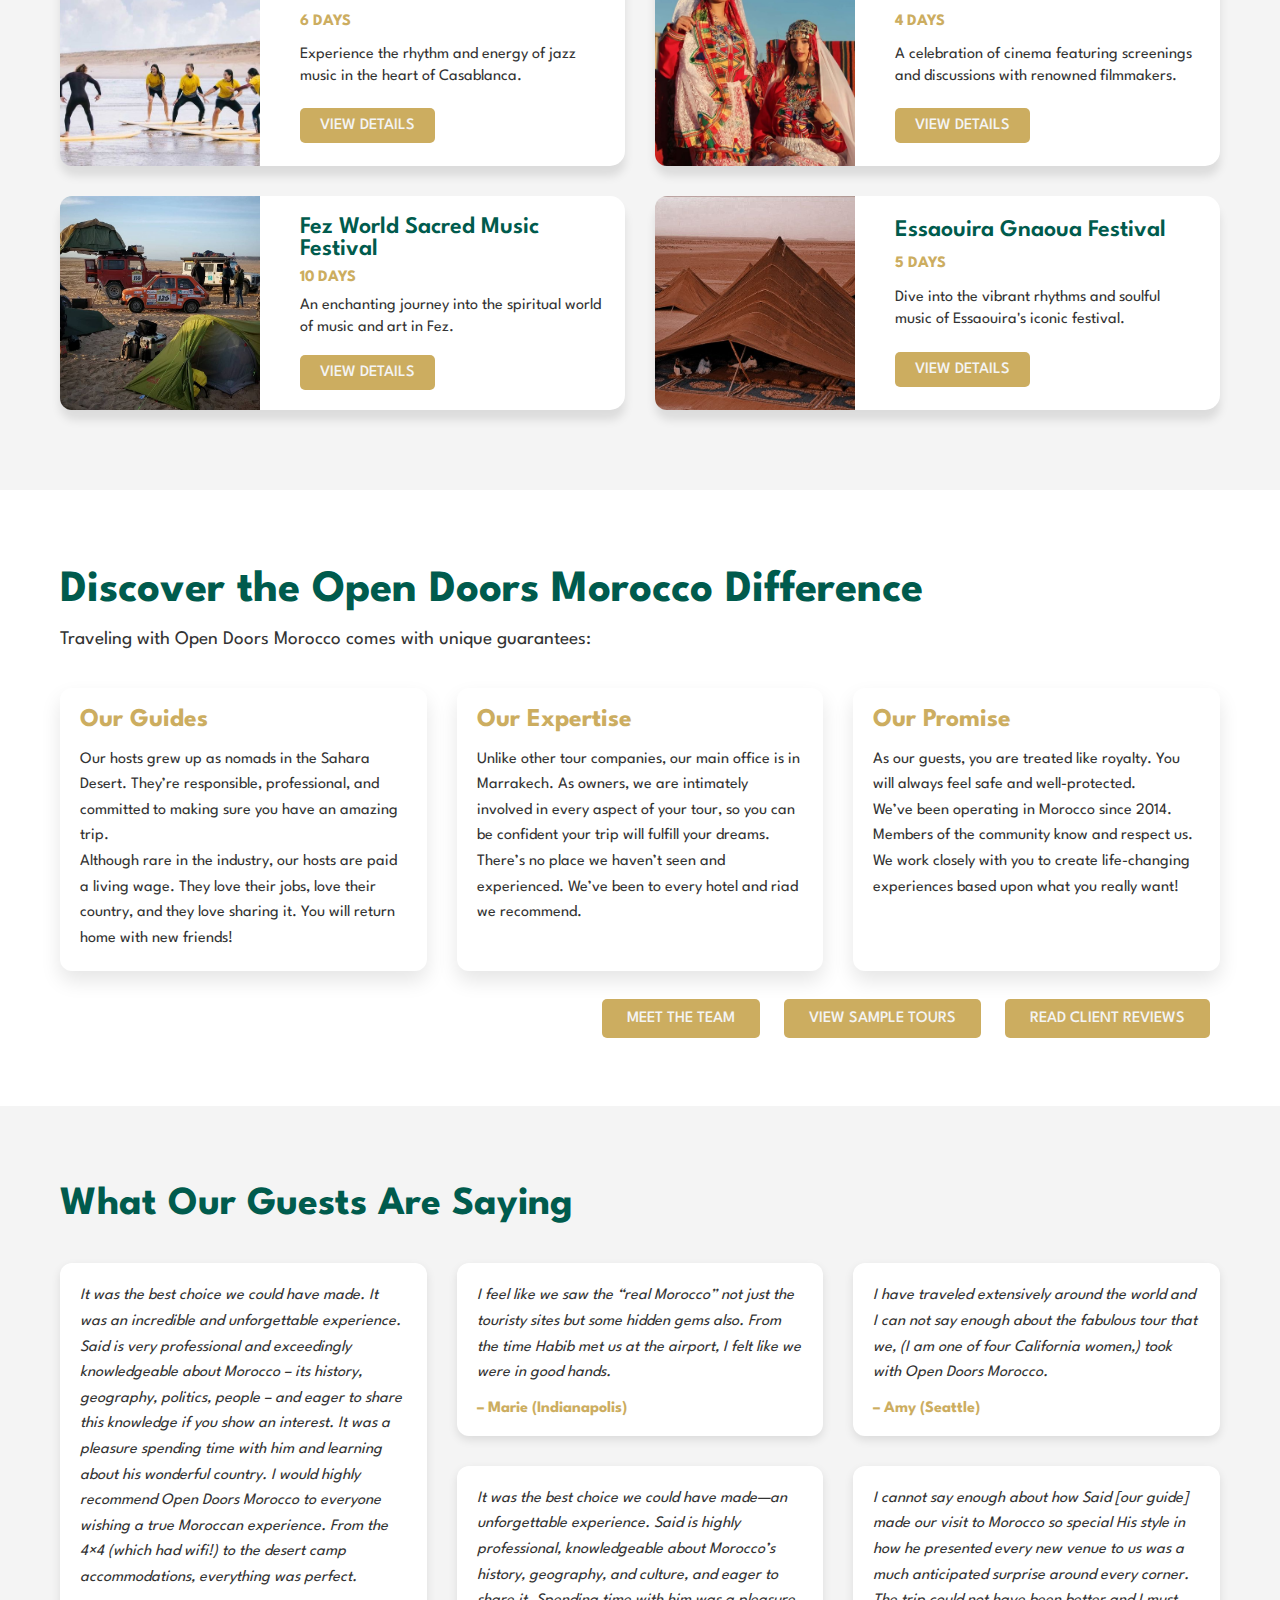
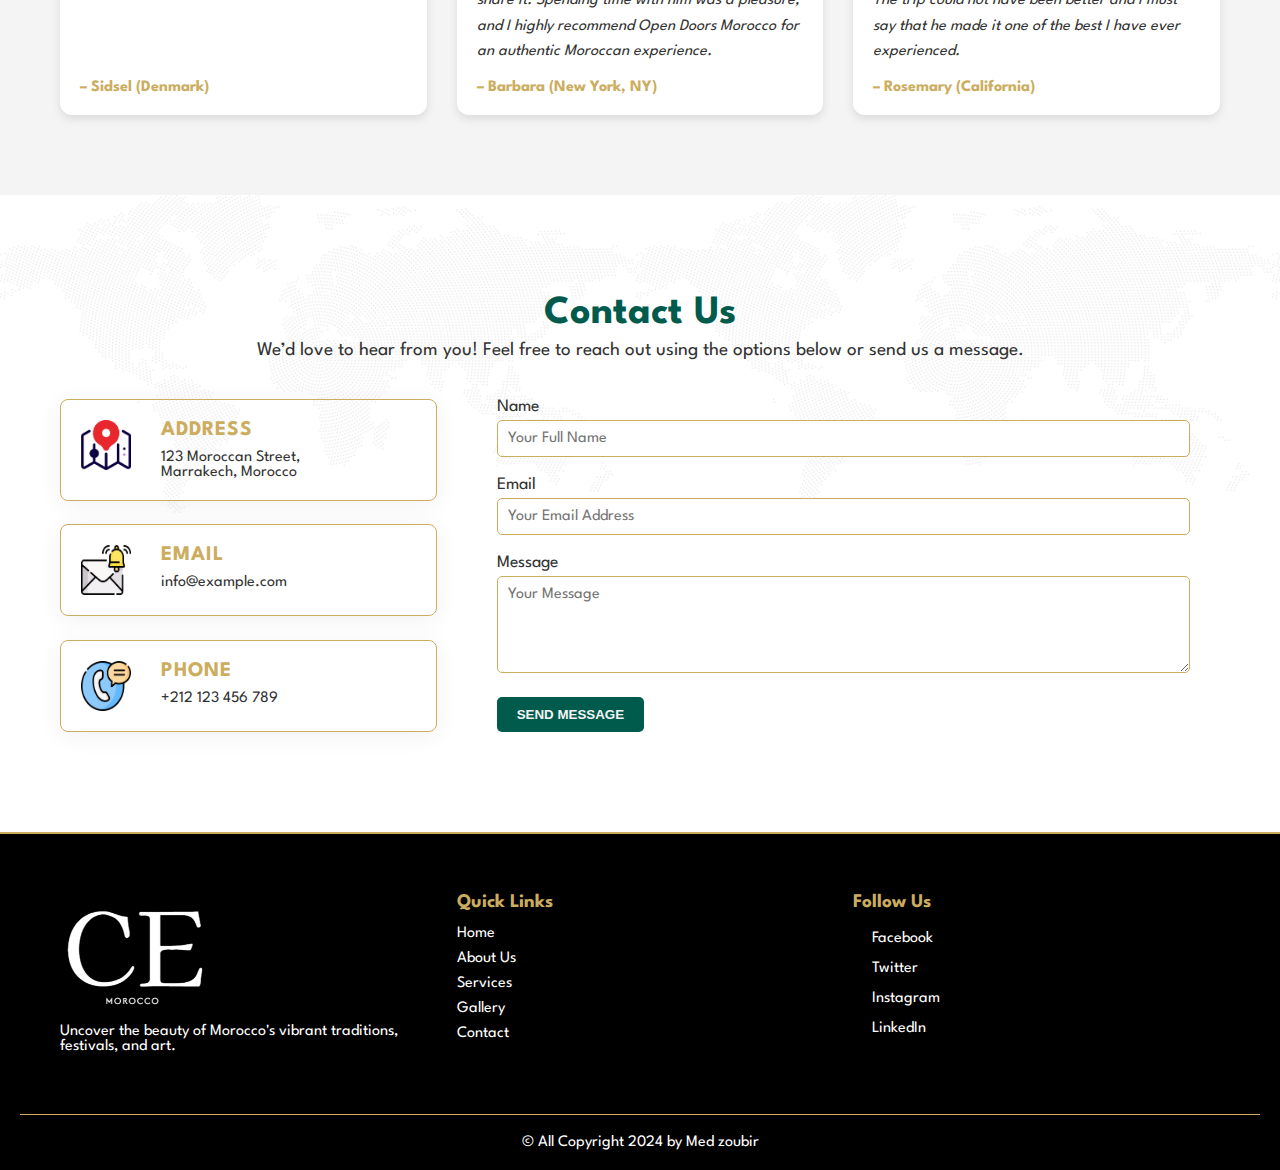
==== commit b22360d1: "adding the responsive design" ====
--- a/index.html
+++ b/index.html
@@ -21,7 +21,7 @@
                 <span>📞 +212 123-456-789</span>
             </div>
             <div class="inscription">
-                <a href="newsletter.html" class="btn">Subscribe</a>
+                <a href="" class="btn btn-primary">Subscribe</a>
             </div>
         </div>
     </div>
@@ -41,13 +41,20 @@
                     <li><a href="contact.html">Contact</a></li>
                 </ul>
             </nav>
+            <!-- Burger Menu -->
+            <div class="burger-menu" onclick="toggleMenu()">
+                <div class="line"></div>
+                <div class="line"></div>
+                <div class="line"></div>
+            </div>
             <div class="header-buttons">
-                <a href="login.html" class="btn login-btn">Login</a>
-                <a href="register.html" class="btn register-btn">Register</a>
+                <a href="" class="btn btn-primary">Login</a>
+                <a href="" class="btn btn-secondary">Register</a>
             </div>
         </div>
     </div>
 </header>
+
 
 <section class="hero">
     <div class="hero-content">
@@ -58,7 +65,7 @@
             <br>
             From timeless heritage to modern creativity, let every event inspire your journey.
         </p>
-        <a href="events.html" class="btn">Explore Events</a>
+        <a href="events.html" class="btn btn-primary">Explore Events</a>
     </div>
 </section>
 
@@ -72,7 +79,7 @@
                 <img src="assets/images/9e67ee1d8b83d89a78993c4d924285e0.jpg"
                      alt="Moroccan Art" class="image-secondary">
             </div>
-            <div class="text">
+            <div class="text-part">
                 <h5>About us</h5>
                 <h2>Experience the Heart of Culture</h2>
                 <p>
@@ -81,17 +88,16 @@
                     discover events that celebrate the soul of Moroccan culture.
                     Let every event be your next adventure.
                 </p>
-                <a href="about.html" class="btn">Discover More</a>
-            </div>
-        </div>
-    </div>
-</section>
-
-
-<section class="featured-events">
+                <a href="about.html" class="btn btn-primary">Discover More</a>
+            </div>
+        </div>
+    </div>
+</section>
+
+
+<section id="sample-tours" class="featured-events">
     <div class="container">
         <h2>Unforgettable tours of Morocco tailored to you.</h2>
-        <p></p>
         <div class="event-list">
             <div class="event-item">
                 <img src="assets/images/IMG_7763.JPG" alt="Casablanca Jazz Festival">
@@ -99,7 +105,7 @@
                     <h3>Casablanca Jazz Festival</h3>
                     <h5>6 DAYS</h5>
                     <p>Experience the rhythm and energy of jazz music in the heart of Casablanca.</p>
-                    <a href="event-details.html" class="btn">View Details</a>
+                    <a href="event-details.html" class="btn btn-primary btn-primary">View Details</a>
                 </div>
             </div>
             <div class="event-item">
@@ -109,7 +115,7 @@
                     <h3>Marrakech Film Festival</h3>
                     <h5>4 DAYS</h5>
                     <p>A celebration of cinema featuring screenings and discussions with renowned filmmakers.</p>
-                    <a href="event-details.html" class="btn">View Details</a>
+                    <a href="event-details.html" class="btn btn-primary">View Details</a>
                 </div>
             </div>
             <div class="event-item">
@@ -118,7 +124,7 @@
                     <h3>Fez World Sacred Music Festival</h3>
                     <h5>10 DAYS</h5>
                     <p>An enchanting journey into the spiritual world of music and art in Fez.</p>
-                    <a href="event-details.html" class="btn">View Details</a>
+                    <a href="event-details.html" class="btn btn-primary">View Details</a>
                 </div>
             </div>
             <div class="event-item">
@@ -127,7 +133,7 @@
                     <h3>Essaouira Gnaoua Festival</h3>
                     <h5>5 DAYS</h5>
                     <p>Dive into the vibrant rhythms and soulful music of Essaouira's iconic festival.</p>
-                    <a href="event-details.html" class="btn">View Details</a>
+                    <a href="event-details.html" class="btn btn-primary">View Details</a>
                 </div>
             </div>
         </div>
@@ -177,15 +183,15 @@
         </div>
 
         <div class="actions">
-            <a href="#team" class="btn">Meet the Team</a>
-            <a href="#sample-tours" class="btn">View Sample Tours</a>
-            <a href="#client-reviews" class="btn">Read Client Reviews</a>
-        </div>
-    </div>
-</section>
-
-
-<section class="testimonials">
+            <a href="#team" class="btn btn-primary">Meet the Team</a>
+            <a href="#sample-tours" class="btn btn-primary">View Sample Tours</a>
+            <a href="#testimonials" class="btn btn-primary">Read Client Reviews</a>
+        </div>
+    </div>
+</section>
+
+
+<section class="testimonials" id="testimonials">
     <div class="container">
         <h2>What Our Guests Are Saying</h2>
         <div class="testimonial-list">
@@ -292,7 +298,7 @@
                         <label for="message">Message</label>
                         <textarea id="message" name="message" rows="5" placeholder="Your Message" required></textarea>
                     </div>
-                    <button type="submit" class="btn-submit">Send Message</button>
+                    <button type="submit" class="btn btn-secondary">Send Message</button>
                 </form>
             </div>
         </div>
@@ -303,11 +309,12 @@
 <footer class="footer">
     <div class="container">
         <div class="footer-content">
-            <div class="footer-col logo-col">
+            <div class="logo-col">
                 <img src="assets/images/img.png" alt="Logo" class="logo">
-                <p class="footer-description">Your company description goes here. Make it brief and engaging.</p>
-            </div>
-            <div class="footer-col links-col">
+                <p class="footer-description">Uncover the beauty of Morocco's vibrant traditions, festivals, and art.
+                </p>
+            </div>
+            <div class="links-col">
                 <h4 class="footer-title">Quick Links</h4>
                 <ul class="footer-links">
                     <li><a href="index.html">Home</a></li>
@@ -317,27 +324,27 @@
                     <li><a href="contact.html">Contact</a></li>
                 </ul>
             </div>
-            <div class="footer-col social-col">
+            <div class="social-col">
                 <h4 class="footer-title">Follow Us</h4>
                 <ul class="social-links">
                     <li>
                         <a href="https://facebook.com" target="_blank" class="social-icon facebook-icon">
-                            <i class="fi fi-brands-facebook"></i> Facebook
+                            <i class="fi fi-brands-facebook"></i> <span>Facebook</span>
                         </a>
                     </li>
                     <li>
                         <a href="https://twitter.com" target="_blank" class="social-icon twitter-icon">
-                            <i class="fi fi-brands-twitter-alt-circle"></i> Twitter
+                            <i class="fi fi-brands-twitter-alt-circle"></i> <span>Twitter</span>
                         </a>
                     </li>
                     <li>
                         <a href="https://instagram.com" target="_blank" class="social-icon instagram-icon">
-                            <i class="fi fi-brands-instagram"></i> Instagram
+                            <i class="fi fi-brands-instagram"></i> <span>Instagram</span>
                         </a>
                     </li>
                     <li>
                         <a href="https://linkedin.com" target="_blank" class="social-icon linkedin-icon">
-                            <i class="fi fi-brands-linkedin"></i> LinkedIn
+                            <i class="fi fi-brands-linkedin"></i> <span>LinkedIn</span>
                         </a>
                     </li>
                 </ul>
@@ -346,13 +353,22 @@
     </div>
     <div class="footer__copyright">
         <div class="container">
-            <div class="">
-                <p class="">
-                    © All Copyright 2024
-                    by Med zoubir</p>
-            </div>
+            <p>
+                © All Copyright 2024
+                by Med zoubir</p>
         </div>
     </div>
 </footer>
+
+<script>
+    function toggleMenu() {
+        const navLinks = document.querySelector('.nav-links');
+        const burgerMenu = document.querySelector('.burger-menu');
+
+        navLinks.classList.toggle('active');
+        burgerMenu.classList.toggle('active');
+    }
+
+</script>
 </body>
 </html>
--- a/css/style.css
+++ b/css/style.css
@@ -4,16 +4,11 @@
 }
 
 :root {
-    /* Color Palette */
     --font-family-league: 'League Spartan';
-    --primary-color: #CCAD60; /* Main golden-yellow color */
-    --secondary-color: #005b4d; /* Hover shade for primary color */
-    --white-color: #f4f4f4; /* Light gray background */
-    --text-color: #333; /* General text color */
-    --footer-bg: #333; /* Footer background color */
-    --link-color: #CCAD60; /* Links color */
-    --link-hover: #ffffff; /* Hover state for links */
-    --button-text-color: #ffffff; /* Button text color */
+    --primary-color: #CCAD60;
+    --secondary-color: #005b4d;
+    --white-color: #f4f4f4;
+    --text-dark: #333;
 }
 
 * {
@@ -22,82 +17,87 @@
     box-sizing: border-box;
 }
 
-/* Reset and General Styles */
 body {
     font-family: var(--font-family-league), serif;
-    color: var(--text-color);
-}
-
-header {
-    font-size: 14px;
-    color: var(--text-color);
-    display: initial;
-}
+    color: var(--text-dark);
+}
+
 
 /* Links */
 a {
     text-decoration: none;
-    color: var(--link-color);
-}
-
-
-a:hover {
-    color: var(--link-hover);
-}
-
+}
+
+ul {
+    list-style: none;
+}
 
 .btn {
-    background: var(--primary-color);
-    color: var(--button-text-color);
+    color: var(--white-color);
     padding: 8px 12px;
     border-radius: 5px;
-    font-weight: bold;
+    font-weight: 500;
     text-transform: uppercase;
     transition: background 0.3s ease;
 }
 
-.header-buttons .btn {
-    padding: 8px 12px;
-}
-
-.hero .btn {
-    padding: 10px 20px;
-}
-
-/* Button Hover */
-.btn:hover {
+.btn-primary {
+    background: var(--primary-color);
+}
+
+.btn-secondary {
     background: var(--secondary-color);
 }
 
-/* Top Bar Styling */
-.top-bar {
+.btn-secondary:hover {
+    background: var(--primary-color);
+}
+
+.btn-primary:hover {
+    background: var(--secondary-color);
+}
+
+.container {
+    max-width: 1200px;
+    margin: 0 auto;
+    padding: 20px;
+}
+
+/* Start Top Bar Styling */
+
+header {
+    font-size: 14px;
+    color: var(--text-dark);
+    display: initial; /* For fixed menu */
+}
+
+header .top-bar {
     background: var(--white-color);
     padding: 10px 0;
     border-bottom: 1px solid #ddd;
 }
 
-.top-bar .contact-info {
+header .top-bar .contact-info {
     font-size: 0.9em;
-    color: #555;
+    color: var(--text-dark);
 }
 
 header .container {
-    max-width: 1200px;
-    margin: 0 auto;
     padding: 0 20px;
     display: flex;
     align-items: center;
     justify-content: space-between;
 }
 
-.top-bar .inscription .btn {
+header .top-bar .inscription .btn {
     font-size: 0.9em;
     padding: 6px 10px;
-    font-weight: 500;
-}
-
-/* Main Header Styling */
-.main-header {
+}
+
+/* End Top Bar Style*/
+
+/* Start Main Header Styling */
+header .main-header {
     background: white;
     padding: 15px 0;
     box-shadow: 0 2px 4px rgba(0, 0, 0, 0.1);
@@ -106,29 +106,23 @@
     z-index: 1000;
 }
 
-.main-header .container {
-    max-width: 1200px;
-    margin: 0 auto;
+header .main-header .container {
     display: flex;
     align-items: center;
     justify-content: space-between;
-    padding: 0 20px;
-}
-
-.logo img {
+}
+
+header .main-header .logo img {
     max-width: 150px;
 }
 
-.nav-links {
-    list-style: none;
+header .main-header .nav-links {
     display: flex;
     gap: 20px;
-    margin: 0;
-    padding: 0;
-}
-
-.nav-links li a {
-    color: var(--text-color);
+}
+
+header .main-header .nav-links li a {
+    color: var(--text-dark);
     font-weight: 500;
     font-size: 1.2em;
     padding: 10px 15px;
@@ -136,62 +130,54 @@
     transition: background 0.3s ease, transform 0.2s ease;
 }
 
-.nav-links li a:hover {
+header .main-header .nav-links li a:hover,
+header .main-header .nav-links li a.active {
     background: var(--secondary-color);
     color: white;
-    transform: scale(1.05);
-}
-
-a.active {
-    background: var(--secondary-color);
-    color: white !important;
     text-decoration: underline;
 }
 
-.header-buttons {
+header .main-header .header-buttons {
     display: flex;
     gap: 10px;
 }
 
-.header-buttons .btn {
-    padding: 8px 12px;
-    border-radius: 5px;
-    font-weight: 500;
-    text-transform: uppercase;
-    text-decoration: none;
-    transition: background 0.3s ease, color 0.3s ease;
-}
-
-.header-buttons .login-btn {
-    background: var(--primary-color);
-    color: var(--button-text-color);
-}
-
-.header-buttons .login-btn:hover {
-    background: var(--secondary-color);
-}
-
-.header-buttons .register-btn {
-    background: var(--secondary-color);
-    color: var(--button-text-color);
-}
-
-.header-buttons .register-btn:hover {
-    background: var(--primary-color);
-}
-
-/* hero section */
-
+header .main-header .burger-menu {
+    display: none;
+    cursor: pointer;
+}
+
+header .main-header .burger-menu .line {
+    width: 25px;
+    height: 3px;
+    background-color: #333;
+    margin: 5px 0;
+}
+
+header .main-header .burger-menu.active .line:nth-child(1) {
+    transform: rotate(45deg) translate(7px, 5px);
+}
+
+header .main-header .burger-menu.active .line:nth-child(2) {
+    opacity: 0;
+}
+
+header .main-header .burger-menu.active .line:nth-child(3) {
+    transform: rotate(-45deg) translate(6px, -5px);
+}
+
+
+/* End Main Header Styling */
+
+/* Start hero section */
 .hero {
-    position: relative; /* Set position to allow pseudo-element layering */
-    height: 81vh;
+    position: relative;
     background: url("../assets/images/morocco-desert-camp-2048x682.jpg.webp") no-repeat center center/cover;
     display: flex;
     align-items: center;
-    justify-content: center; /* Center content horizontally */
-    padding: 0 10px;
+    justify-content: center;
     color: white;
-    z-index: 1; /* Ensure content stays above the filter */
+    z-index: 1;
 }
 
 .hero::before {
@@ -201,83 +187,72 @@
     left: 0;
     width: 100%;
     height: 100%;
-    background: rgba(0, 0, 0, 0.5); /* Adjust opacity for desired darkness */
-    z-index: -1; /* Place filter behind content */
-}
-
-.hero-content {
-    max-width: 600px;
+    background: rgba(0, 0, 0, 0.5);
+    z-index: -1;
+}
+
+.hero .hero-content {
     text-align: center;
-    margin: 0 auto;
-    z-index: 1; /* Keep content above the filter */
-}
-
-.hero h1 {
+    padding: 200px 40px;
+}
+
+.hero .hero-content h1 {
     font-size: 3.5em;
     margin-bottom: 20px;
     font-weight: bold;
     line-height: 1.2;
 }
 
-.hero p {
+.hero .hero-content p {
     font-size: 1.2em;
     margin-bottom: 40px;
     line-height: 1.6;
 }
 
-.hero .btn {
-    background: var(--primary-color);
-    color: var(--button-text-color);
+.hero .hero-content .btn {
     padding: 15px 30px;
-    border-radius: 5px;
-    font-size: 1em;
-    font-weight: bold;
-    text-transform: uppercase;
-    transition: background 0.3s ease;
-
-}
-
-.hero .btn:hover {
-    background: var(--secondary-color);
-}
-
-/* about section */
+}
+
+/*End hero section */
+
+/* Start about section */
 .about {
     padding: 50px 20px;
 }
 
-.container {
-    max-width: 1200px;
-    margin: 0 auto;
-    padding: 20px;
-}
-
-/* About content layout */
-.about-content {
+.about .about-content {
+    position: relative;
     display: flex;
     align-items: center;
     gap: 30px;
     justify-content: space-between;
-
-}
-
-/* Images section */
-.images {
-    max-width: 50%; /* Prevent images from being too wide */
+}
+
+.about .about-content::before {
+    content: '';
+    position: absolute;
+    background: url("../assets/images/svg/gears-spinner.svg") no-repeat top right;
+    top: 0;
+    right: 0;
+    background-size: contain;
+    width: 100px;
+    height: 100px;
+}
+
+.about .about-content .images {
+    max-width: 50%;
     position: relative;
-    z-index: 1;
-    background: url("../assets/images/about-dots.4a4894d44561.png") no-repeat top right;
-}
-
-.image-primary,
-.image-secondary {
+}
+
+.about .about-content .images .image-primary,
+.about .about-content .images .image-secondary {
     width: 70%;
     border-radius: 10px;
     border: 6px solid var(--white-color);
     box-shadow: 0 8px 15px rgba(0, 0, 0, 0.2); /* Shadow for depth */
 }
 
-.image-secondary {
+.about .about-content .images .image-secondary {
     width: 50%;
     height: 70%;
     position: absolute;
@@ -285,13 +260,12 @@
     bottom: 40px;
 }
 
-.text {
-    flex: 1;
+.about .about-content .text-part {
     max-width: 500px;
     text-align: left;
 }
 
-.text h5 {
+.about .about-content .text-part h5 {
     color: var(--secondary-color);
     margin-bottom: 10px;
     text-transform: uppercase;
@@ -299,98 +273,79 @@
     font-size: 1.1em;
 }
 
-.text h2 {
+.about .about-content .text-part h2 {
     font-size: 2.5em;
     margin-bottom: 20px;
     line-height: 1.2;
 }
 
-.text p {
+.about .about-content .text-part p {
     font-size: 1.2em;
     margin-bottom: 40px;
-    line-height: 1.6;
-}
-
-.text .btn {
-    background: var(--primary-color); /* Button color */
-    color: var(--button-text-color);
+    line-height: 1.4;
+    color: var(--text-dark);
+}
+
+.about .about-content .text-part .btn {
     padding: 15px 30px;
-    border-radius: 5px;
-    text-transform: uppercase;
-    font-weight: bold;
-    transition: background 0.3s ease;
-}
-
-.text .btn:hover {
-    background: var(--secondary-color);
-}
-
-
-/* Styling for the events section */
-/* Featured events section */
-/* General Section Styling */
+}
+
+/* End the About Section */
+
+/* Start events section style */
 .featured-events {
     padding: 60px 20px;
-    text-align: center;
-    background-color: var(--white-color); /* Light background for contrast */
+    background-color: var(--white-color);
 }
 
 .featured-events h2 {
     font-size: 2.8em;
-    margin-bottom: 20px;
-    color: var(--secondary-color); /* Softer color for titles */
-}
-
-.featured-events p {
-    color: var(--text-color);
+    text-align: center;
     margin-bottom: 40px;
-    font-size: 1.2em;
-    line-height: 1.6;
-}
-
-/* Event List Layout */
-.event-list {
+    color: var(--secondary-color);
+}
+
+.featured-events .event-list {
     display: grid;
-    grid-template-columns: repeat(auto-fit, minmax(500px, 1fr)); /* Adjust for responsiveness */
-    gap: 30px; /* Moderate spacing between events */
-}
-
-/* Individual Event Styling */
-.event-item {
-    display: flex;
-    align-items: stretch;
-    gap: 20px; /* Space between image and details */
+    grid-template-columns: repeat(auto-fit, minmax(500px, 1fr));
+    gap: 30px;
+}
+
+.featured-events .event-item {
+    display: flex;
+    gap: 20px;
     background-color: #fff;
     border-radius: 15px;
-    overflow: hidden;
     box-shadow: 0 10px 10px rgba(0, 0, 0, 0.1);
     transition: transform 0.3s ease, box-shadow 0.3s ease;
 }
 
-.event-item:hover {
+.featured-events .event-item:hover {
     transform: translateY(-5px);
     box-shadow: 0 15px 30px rgba(0, 0, 0, 0.2);
 }
 
-/* Event Image */
-.event-item img {
-    width: 230px; /* Adjusted width */
+.featured-events .event-item img {
+    width: 200px;
     object-fit: cover;
     border-radius: 12px 0 0 12px;
-    flex-shrink: 0; /* Prevent shrinking */
-}
-
-/* Event Details */
-.event-details {
+}
+
+.featured-events .event-details {
     padding: 20px;
-    text-align: left;
-    flex: 1;
     display: flex;
     flex-direction: column;
     justify-content: space-around;
 }
 
-.event-details h5 {
+.event-details h3 {
+    font-size: 1.5em;
+    margin-bottom: 10px;
+    color: var(--secondary-color);
+    font-weight: 600;
+}
+
+.featured-events .event-details h5 {
     color: var(--primary-color);
     margin-bottom: 10px;
     text-transform: uppercase;
@@ -398,69 +353,21 @@
     font-size: 1em;
 }
 
-.event-details h3 {
-    font-size: 1.5em;
-    margin-bottom: 10px;
-    color: var(--secondary-color);
-    font-weight: 600;
-}
-
-.event-details p {
+.featured-events .event-details p {
     font-size: 1em;
     margin-bottom: 15px;
-    color: #666; /* Softer text for descriptions */
-    line-height: 1.6;
-}
-
-/* Button Styling */
-.event-details .btn {
-    background: var(--primary-color);
-    color: #fff;
+    color: var(--text-dark);
+    line-height: 1.4;
+}
+
+.featured-events .event-details .btn {
     padding: 10px 20px;
-    border-radius: 8px;
-    font-weight: bold;
-    text-transform: uppercase;
-    font-size: 0.9em;
-    transition: background 0.3s ease, transform 0.2s ease;
     width: max-content;
 }
 
-.event-details .btn:hover {
-    background: var(--secondary-color);
-    transform: scale(1.05);
-}
-
-
-/* Responsive design */
-@media (max-width: 768px) {
-    .about-content {
-        flex-direction: column; /* Stack images and text */
-        align-items: center;
-        text-align: center;
-    }
-
-    .images {
-        width: 100%;
-        position: static;
-    }
-
-    .image-secondary {
-        position: static;
-        width: 100%;
-    }
-
-    .images .image-primary {
-        display: none;
-    }
-
-
-    .text {
-        max-width: 100%;
-    }
-}
-
-
-/* Open Doors Section Styling */
+/*End Event style section*/
+
+/* Start Open Doors Section Styling */
 .open-doors-difference {
     padding: 60px 20px;
 }
@@ -469,87 +376,59 @@
     font-size: 2.8em;
     margin-bottom: 20px;
     color: var(--secondary-color);
-    font-weight: bold;
 }
 
 .open-doors-difference .intro-text {
     font-size: 1.2em;
     margin-bottom: 40px;
-    color: var(--text-color);
-    line-height: 1.6;
-}
-
-/* Difference Grid */
-.difference-grid {
+    color: var(--text-dark);
+}
+
+.open-doors-difference .difference-grid {
     display: grid;
-    grid-template-columns: repeat(auto-fit, minmax(300px, 1fr)); /* Responsive layout */
+    grid-template-columns: repeat(auto-fit, minmax(300px, 1fr));
     gap: 30px;
-    text-align: left; /* Align text to the left for better readability */
-}
-
-.difference-item {
-    background: #fff;
+}
+
+.open-doors-difference .difference-item {
     padding: 20px;
     border-radius: 12px;
     box-shadow: 0 10px 20px rgba(0, 0, 0, 0.1);
     transition: transform 0.3s ease, box-shadow 0.3s ease;
 }
 
-.difference-item:hover {
+.open-doors-difference .difference-item:hover {
     transform: translateY(-5px);
     box-shadow: 0 15px 30px rgba(0, 0, 0, 0.2);
 }
 
-.difference-item h3 {
+.open-doors-difference .difference-item h3 {
     font-size: 1.6em;
     margin-bottom: 15px;
     color: var(--primary-color);
 }
 
-.difference-item p {
-    font-size: 1em;
+.open-doors-difference .difference-item p {
     line-height: 1.6;
-    color: #555; /* Softer text for paragraphs */
-}
-
-/* Call-to-Action Buttons */
-.actions {
+    color: var(--text-dark);
+}
+
+.open-doors-difference .actions {
     text-align: right;
     margin-top: 40px;
 }
 
 .actions .btn {
-    display: inline-block;
-    background: var(--primary-color);
-    color: #fff;
     padding: 12px 25px;
     margin: 10px;
-    border-radius: 8px;
-    font-weight: bold;
-    text-transform: uppercase;
-    transition: background 0.3s ease, transform 0.2s ease;
-}
-
-.actions .btn:hover {
-    background: var(--secondary-color);
-    transform: scale(1.05);
-}
-
-/* Responsive Design */
-@media (max-width: 768px) {
-    .difference-item {
-        padding: 15px;
-    }
-
-    .actions .btn {
-        padding: 10px 20px;
-    }
-}
-
+}
+
+/*End Open door section style*/
+
+/*Start testimonials style*/
 .testimonials {
     padding: 60px 0;
     background-color: var(--white-color); /* Light gray background for contrast */
-    text-align: center;
 }
 
 .testimonials h2 {
@@ -558,13 +437,13 @@
     color: var(--secondary-color); /* Darker color for the header */
 }
 
-.testimonial-list {
+.testimonials .testimonial-list {
     display: grid;
     grid-template-columns: repeat(3, 1fr);
     gap: 30px;
 }
 
-.testimonial-item {
+.testimonials .testimonial-item {
     background: #ffffff;
     border-radius: 12px;
     box-shadow: 0 4px 10px rgba(0, 0, 0, 0.1);
@@ -572,47 +451,50 @@
     display: flex;
     flex-direction: column;
     justify-content: space-between;
-    text-align: left;
     transition: transform 0.3s ease, box-shadow 0.3s ease;
 }
 
-.testimonial-item:hover {
+.testimonials .testimonial-item:hover {
     box-shadow: 0 8px 16px rgba(0, 0, 0, 0.2);
     transform: translateY(-5px);
 }
 
-.testimonial-item blockquote {
+.testimonials .testimonial-item blockquote {
     font-style: italic;
-    color: var(--text-color); /* Subtle text color for blockquote */
+    color: var(--text-dark);
     line-height: 1.6;
 }
 
-.testimonial-item footer {
+.testimonials .testimonial-item footer {
     margin-top: 15px;
     font-weight: bold;
     color: var(--primary-color);
 }
 
-.testimonial-item.large-item {
+.testimonials .testimonial-item.large-item {
     grid-row: span 2;
     grid-column: span 1;
 }
 
-/* Responsive Design */
-@media (max-width: 1024px) {
-    .testimonial-list {
-        grid-template-columns: repeat(2, 1fr);
-    }
-}
-
-@media (max-width: 768px) {
-    .testimonial-list {
-        grid-template-columns: 1fr;
-    }
-}
-
+/*End Testimonials style*/
+
+/*Start contact style*/
 .contact-section {
     padding: 80px 20px;
+    position: relative;
+}
+
+.contact-section::before {
+    position: absolute;
+    left: 0;
+    top: 0;
+    content: "";
+    width: 100%;
+    height: 50%;
+    background-image: url("../assets/images/map-bg.png");
+    z-index: -1;
+    background-size: contain;
+    opacity: 0.8;
 }
 
 .contact-section h2 {
@@ -628,171 +510,136 @@
     margin-bottom: 40px;
 }
 
-.contact-content {
+.contact-section .contact-content {
     display: grid;
     grid-template-columns: 1fr 2fr;
     gap: 30px;
 }
 
-.contact-cards {
+.contact-section .contact-cards {
     display: flex;
     flex-direction: column;
     justify-content: space-between;
     gap: 20px;
 }
 
-.contact-card {
-    display: flex;
-    align-items: center; /* Align image and text horizontally */
+.contact-section .contact-card {
+    display: flex;
+    gap: 30px;
     padding: 20px;
     border: 1px solid var(--primary-color);
     border-radius: 8px;
     box-shadow: 0 4px 25px 0 #0000000f;
-    transition: transform 0.3s ease, box-shadow 0.3s ease;
-}
-
-.contact-card img {
-    width: 50px; /* Adjust image size */
+}
+
+.contact-section .contact-card img {
+    width: 50px;
     height: 50px;
-    object-fit: contain; /* Maintain aspect ratio */
-    margin-right: 15px; /* Space between image and text */
-}
-
-.contact-card div {
-    flex: 1; /* Allow the text section to take the remaining space */
-}
-
-.contact-card h3 {
-    font-size: 1.5em;
+}
+
+.contact-section .contact-card h3 {
+    font-size: 1.3em;
     margin-bottom: 10px;
     color: var(--primary-color);
     text-transform: uppercase;
     letter-spacing: 1px;
 }
 
-.contact-card p, .contact-card a {
-    font-size: 1em;
-    margin: 0;
-    color: var(--text-color);
-}
-
-.contact-card a:hover {
-    text-decoration: underline;
-    color: var(--link-hover);
-}
-
-.contact-form {
+.contact-section .contact-card p, .contact-section .contact-card a {
+    color: var(--text-dark);
+}
+
+.contact-section .contact-form {
     padding: 0 30px;
     border-radius: 8px;
     display: flex;
     flex-direction: column;
-    justify-content: space-between; /* Ensure form fills the height */
-}
-
-.contact-form .form-group {
+    justify-content: space-between;
+}
+
+.contact-section .contact-form .form-group {
     margin-bottom: 20px;
 }
 
-.contact-form .form-group label {
+.contact-section .contact-form .form-group label {
     display: block;
     margin-bottom: 5px;
     font-size: 1.1em;
-    color: var(--text-color);
-}
-
-.contact-form .form-group input,
-.contact-form .form-group textarea {
-    width: 100%; /* Ensure it takes up the full width of the parent container */
+    color: var(--text-dark);
+}
+
+.contact-section .contact-form .form-group input,
+.contact-section .contact-form .form-group textarea {
+    width: 100%;
     padding: 10px;
     font-size: 1em;
     border: 1px solid var(--primary-color);
     border-radius: 5px;
-    color: var(--text-color);
-    transition: border-color 0.3s ease, box-shadow 0.3s ease;
+    color: var(--text-dark);
     font-family: var(--font-family-league), sans-serif;
 }
 
-.contact-form .form-group input:focus,
-.contact-form .form-group textarea:focus {
+.contact-section .contact-form .form-group input:focus,
+.contact-section .contact-form .form-group textarea:focus {
     outline: none;
     border: none;
     border-color: var(--secondary-color);
     box-shadow: 0 0 5px var(--secondary-color);
 }
 
-.contact-form .btn-submit {
-    display: inline-block;
-    background-color: var(--secondary-color);
-    color: var(--button-text-color);
+.contact-section .contact-form .btn {
     padding: 10px 20px;
-    font-size: 1.2em;
+    font-weight: bold;
     border: none;
-    border-radius: 5px;
     cursor: pointer;
-    transition: background-color 0.3s ease;
-    align-self: flex-start;
-}
-
-.contact-form .btn-submit:hover {
-    background-color: var(--primary-color);
-}
-
-/* Responsive Design */
-@media (max-width: 768px) {
-    .contact-content {
-        grid-template-columns: 1fr;
-    }
-
-    .contact-form {
-        padding: 0;
-    }
-}
-
+}
+
+/*End contact section*/
 
 .footer {
-    background-color: var(--white-color); /* Light background color */
-    color: var(--text-color);
-    padding: 40px 20px;
-    padding-bottom: 0;
+    background-color: black;
+    color: white;
+    padding: 40px 20px 0;
     border-top: 2px solid var(--primary-color);
-}
-
-.footer-content {
+    position: relative;
+}
+
+.footer::before {
+    position: absolute;
+    content: "";
+    top: 0;
+    left: 0;
+    width: 100%;
+    height: 100%;
+    background: url("../assets/images/map-bg.png") no-repeat fixed center;
+    opacity: 0.3;
+    pointer-events: none; /* Ensures clicks pass through this layer */
+}
+
+.footer .footer-content {
     display: grid;
     grid-template-columns: 1fr 1fr 1fr;
     gap: 30px;
 }
 
-.footer-col {
-    flex: 1;
-}
-
-.logo-col {
-    text-align: left;
-}
-
-.logo {
-    width: 150px; /* Adjust logo size as needed */
+.footer .footer-content .logo {
+    width: 150px;
     margin-bottom: 10px;
 }
 
-.footer-description {
-    font-size: 0.9em;
-    color: var(--text-color);
-}
-
-.footer-title {
+.footer .footer-content .footer-title {
     font-size: 1.2em;
     margin-bottom: 15px;
     color: var(--primary-color);
 }
 
-.links-col, .social-col {
+
+.footer .footer-content .links-col, .footer .footer-content .social-col {
     display: flex;
     flex-direction: column;
 }
 
-.footer-links, .social-links {
+.footer .footer-content .footer-links, .footer .footer-content .social-links {
     list-style: none;
     padding: 0;
     margin: 0;
@@ -801,77 +648,165 @@
     gap: 10px;
 }
 
-.footer-links li a, .social-links li a {
-    color: var(--text-color);
-    text-decoration: none;
-    font-size: 1em;
-    transition: color 0.3s ease;
-}
-
-.footer-links li a:hover, .social-links li a:hover {
+.footer .footer-content .footer-links li a, .social-links li a {
+    color: white;
+}
+
+.footer .footer-content .footer-links li a:hover, .footer .footer-content .social-links li a:hover {
     text-decoration: underline;
 }
 
-/* Responsive Styling */
-@media (max-width: 768px) {
-    .footer-content {
-        grid-template-columns: 1fr; /* Full width for each section */
-    }
-
-    .logo {
-        width: 120px; /* Slightly smaller logo on smaller screens */
-    }
-
-    .social-icon {
-        font-size: 1.3em; /* Adjusted for better fit */
-        padding: 5px;
-    }
-}
-
-
-.footer__copyright {
-    margin-top: 40px;
-    border-top: 1px solid var(--primary-color);
-    text-align: center;
-}
-
-
-.footer-col.social-col {
-    display: flex;
-    flex-direction: column;
-    align-items: flex-start;
-}
-
-.footer-title {
+
+footer .footer-content .social-links i {
     font-size: 1.2em;
-    margin-bottom: 15px;
-    color: var(--primary-color);
-}
-
-.social-links i {
-    font-size: 1.2em;
-}
-
-
-/* Facebook icon color */
-.facebook-icon i {
+}
+
+.footer .footer-content .facebook-icon i {
     color: #1877F2;
 }
 
-/* Twitter icon color */
-.twitter-icon i {
+.footer .footer-content .twitter-icon i {
     color: #1DA1F2;
 }
 
-/* Instagram icon with gradient */
-.instagram-icon i {
+.footer .footer-content .instagram-icon i {
     background: linear-gradient(135deg, #feda75, #fcb043, #d6249f, #e95950); /* Gradient colors */
     -webkit-background-clip: text;
     -webkit-text-fill-color: transparent;
     display: inline-block;
 }
 
-/* LinkedIn icon color */
-.linkedin-icon i {
-    color: #0077b5; /* Updated to the proper LinkedIn color */
-}
+.footer .footer-content .linkedin-icon i {
+    color: #0077b5;
+}
+
+.footer .footer__copyright {
+    margin-top: 40px;
+    border-top: 1px solid var(--primary-color);
+    text-align: center;
+}
+
+/*End footer style*/
+
+/*Start responsive design*/
+@media (max-width: 1024px) {
+    .testimonials .testimonial-list {
+        grid-template-columns: repeat(2, 1fr);
+    }
+}
+
+
+@media (max-width: 800px) {
+    header .main-header .nav-links {
+        gap: 0;
+    }
+}
+
+
+@media (max-width: 768px) {
+    .about .about-content {
+        flex-direction: column;
+        align-items: center;
+        text-align: center;
+    }
+
+    .about .about-content .images {
+        width: 100%;
+        position: static;
+    }
+
+    .about .about-content .images .image-secondary {
+        position: static;
+        width: 100%;
+    }
+
+    .about .about-content .images .image-primary {
+        display: none;
+    }
+
+
+    .about .about-content .text-part {
+        max-width: 100%;
+    }
+
+    .open-doors-difference .difference-item {
+        padding: 15px;
+    }
+
+
+    .open-doors-difference .actions .btn {
+        padding: 10px 20px;
+        display: block;
+        width: max-content;
+        text-align: center;
+        margin: 10px auto;
+    }
+
+    .testimonials .testimonial-list {
+        grid-template-columns: 1fr;
+    }
+
+    .contact-section .contact-content {
+        grid-template-columns: 1fr;
+    }
+
+    .contact-section .contact-content .contact-cards {
+        display: grid;
+        grid-template-columns: repeat(auto-fit, minmax(300px, 1fr));
+    }
+
+    .contact-section .contact-form {
+        padding: 0;
+    }
+
+    .footer .footer-content {
+        grid-template-columns: 1fr;
+    }
+
+    .footer .footer-content .logo {
+        width: 120px;
+    }
+
+    .footer-content .footer-content .social-icon {
+        font-size: 1.3em;
+    }
+
+    header .main-header .nav-links {
+        display: none;
+        flex-direction: column;
+        position: absolute;
+        background-color: white;
+        top: 100px;
+        left: 0;
+        width: 100%;
+        gap: 20px;
+        align-items: center;
+        padding-bottom: 20px;
+    }
+
+    header .main-header .nav-links.active {
+        display: flex;
+    }
+
+    header .main-header .burger-menu {
+        display: block;
+        margin: 0 auto
+    }
+}
+
+
+@media (max-width: 580px) {
+    .featured-events .event-list {
+        grid-template-columns: 1fr;
+    }
+
+    .featured-events .event-item {
+        flex-direction: column;
+    }
+
+    .featured-events .event-item img {
+        width: 100%;
+        border-radius: 12px 12px 0 0;
+    }
+}
+
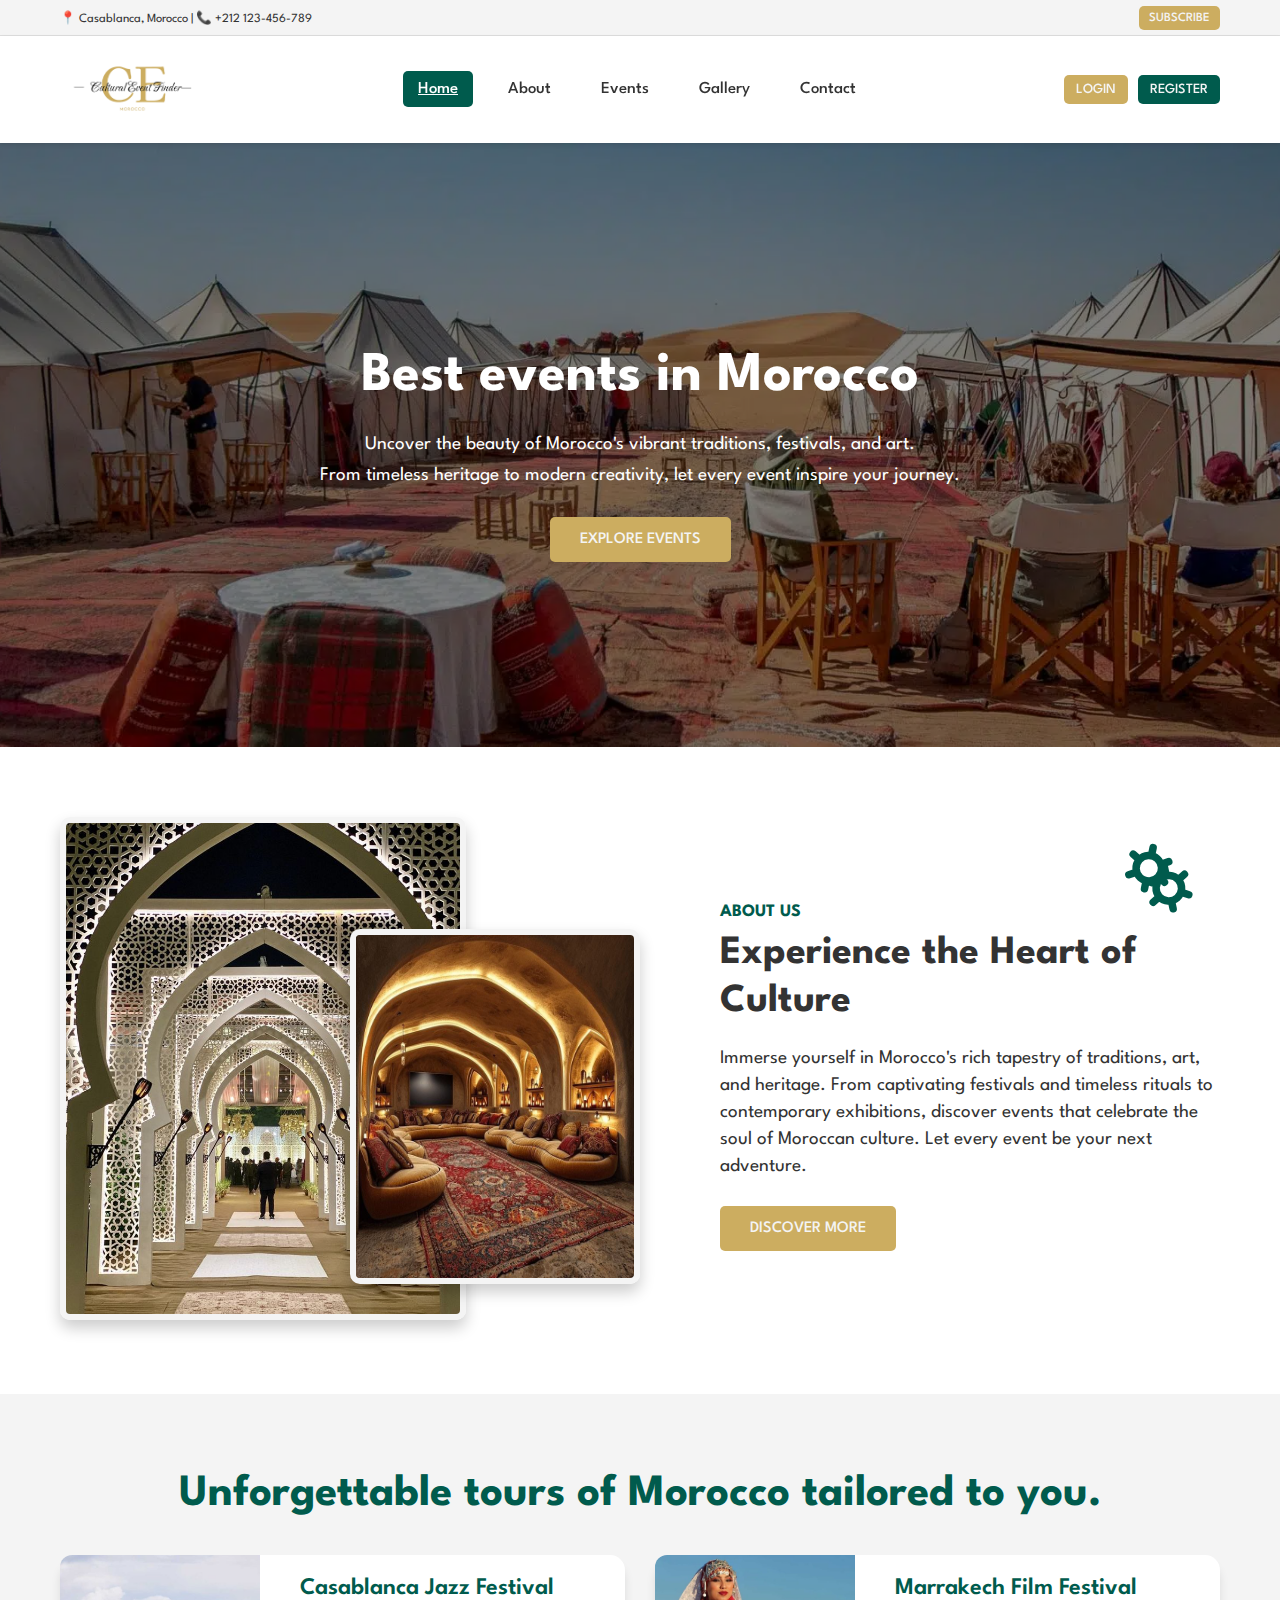
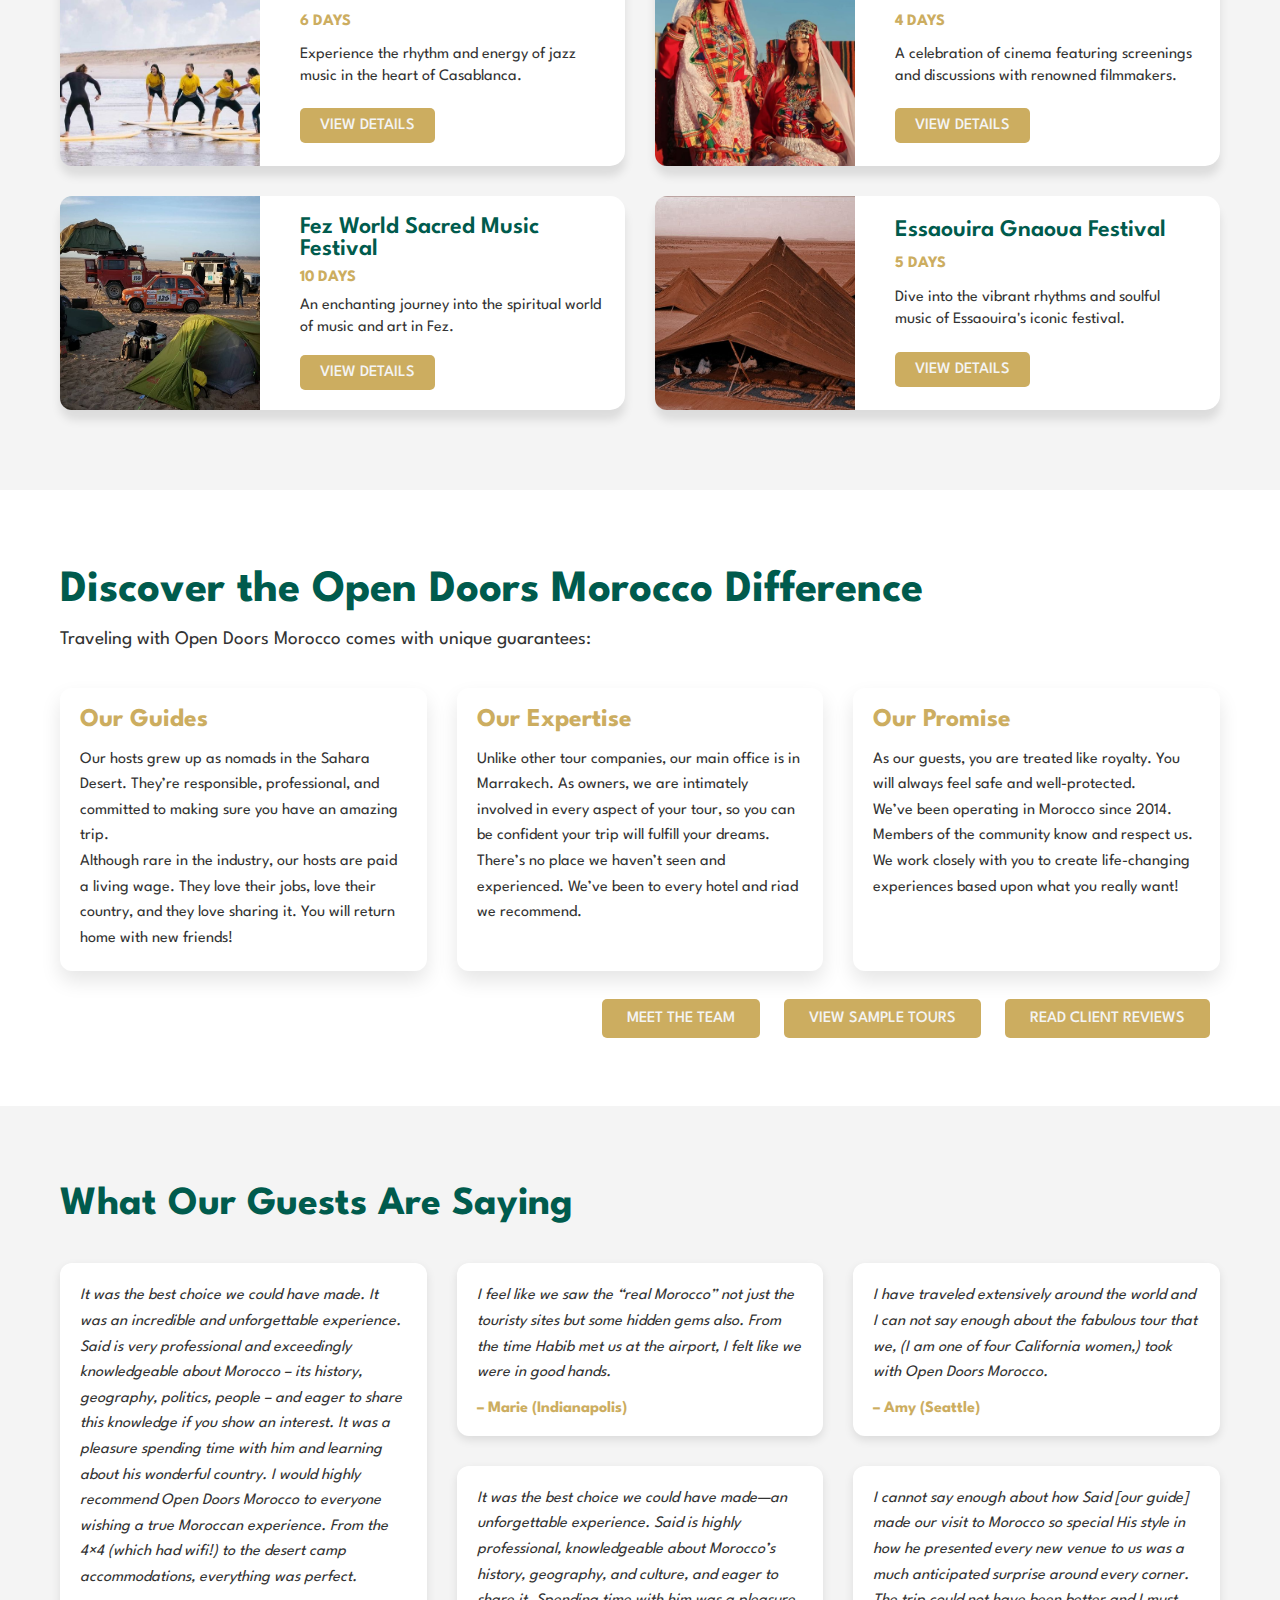
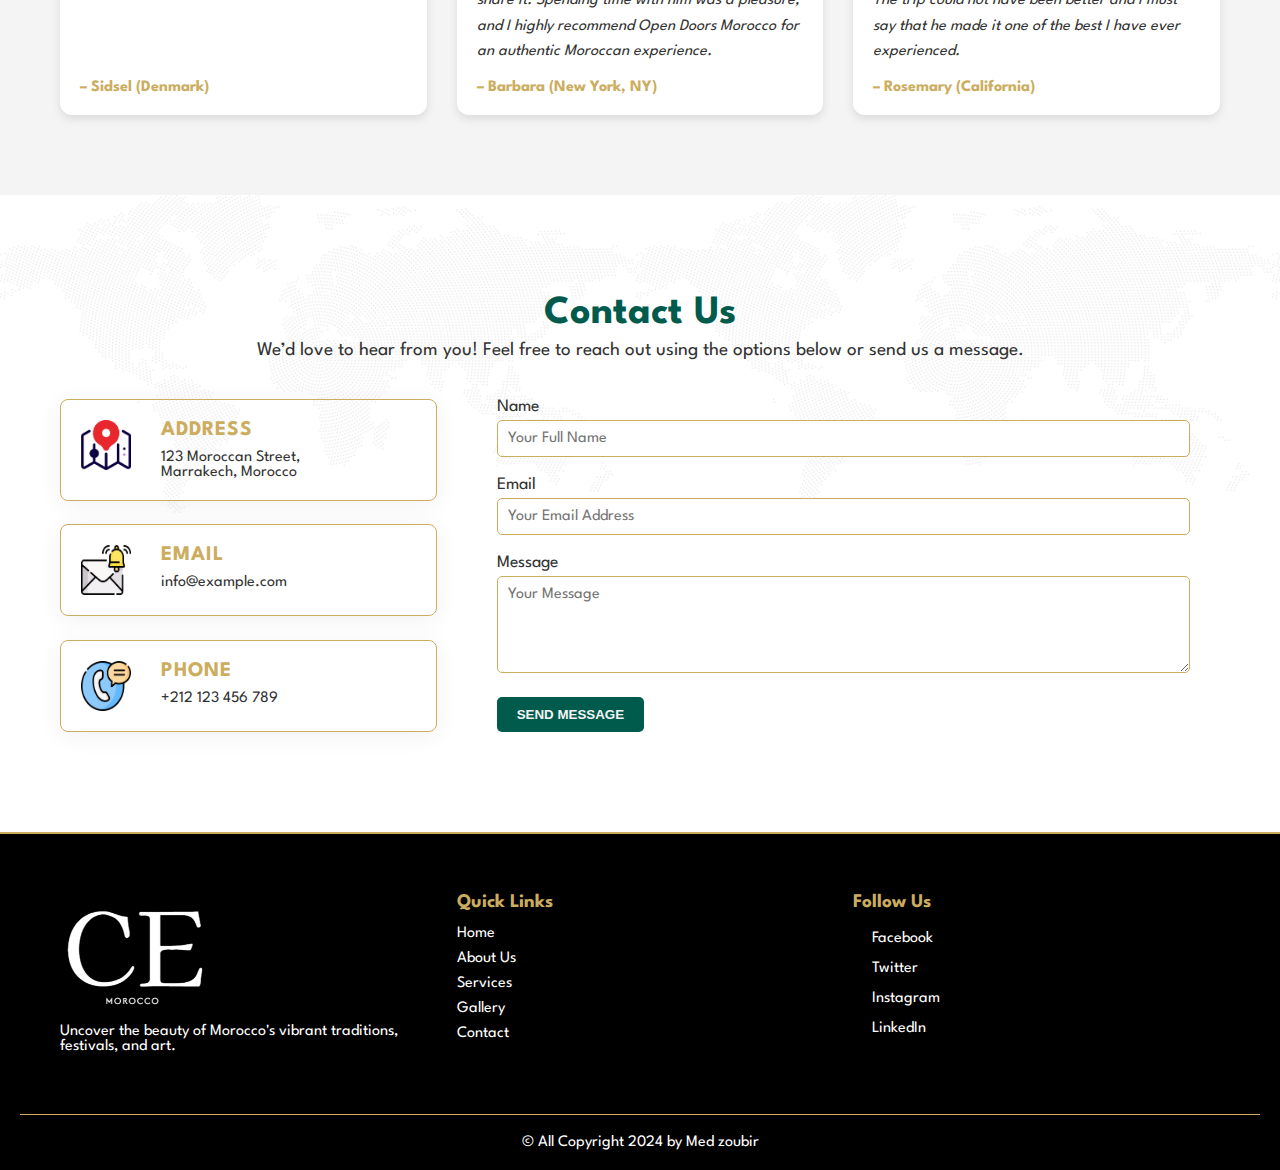
==== commit 12c22350: "adding contact page" ====
--- a/index.html
+++ b/index.html
@@ -6,8 +6,8 @@
     <title>Cultural Event Finder</title>
     <link rel="preload" href="assets/font/League_Spartan/LeagueSpartan-VariableFont_wght.ttf" as="font" type="font/ttf"
           crossorigin="anonymous">
-    <link rel="stylesheet" href="css/style.css"/>
-    <link href="css/uicons-brands.css" rel="stylesheet"/>
+    <link rel="stylesheet" href="assets/css/home.css"/>
+    <link href="assets/css/uicons-brands.css" rel="stylesheet"/>
 
 </head>
 
@@ -360,15 +360,6 @@
     </div>
 </footer>
 
-<script>
-    function toggleMenu() {
-        const navLinks = document.querySelector('.nav-links');
-        const burgerMenu = document.querySelector('.burger-menu');
-
-        navLinks.classList.toggle('active');
-        burgerMenu.classList.toggle('active');
-    }
-
-</script>
+<script src="assets/js/app.js"></script>
 </body>
 </html>
--- a/assets/css/home.css
+++ b/assets/css/home.css
@@ -0,0 +1,513 @@
+@import "style.css";
+
+
+/* Start hero section */
+.hero {
+    position: relative;
+    background: url("../images/morocco-desert-camp-2048x682.jpg.webp") no-repeat center center/cover;
+    display: flex;
+    align-items: center;
+    justify-content: center;
+    color: white;
+    z-index: 1;
+}
+
+.hero::before {
+    content: "";
+    position: absolute;
+    top: 0;
+    left: 0;
+    width: 100%;
+    height: 100%;
+    background: rgba(0, 0, 0, 0.5);
+    z-index: -1;
+}
+
+.hero .hero-content {
+    text-align: center;
+    padding: 200px 40px;
+}
+
+.hero .hero-content h1 {
+    font-size: 3.5em;
+    margin-bottom: 20px;
+    font-weight: bold;
+    line-height: 1.2;
+}
+
+.hero .hero-content p {
+    font-size: 1.2em;
+    margin-bottom: 40px;
+    line-height: 1.6;
+}
+
+.hero .hero-content .btn {
+    padding: 15px 30px;
+}
+
+/*End hero section */
+
+/* Start about section */
+.about {
+    padding: 50px 20px;
+}
+
+.about .about-content {
+    position: relative;
+    display: flex;
+    align-items: center;
+    gap: 30px;
+    justify-content: space-between;
+}
+
+.about .about-content::before {
+    content: '';
+    position: absolute;
+    background: url("../images/svg/gears-spinner.svg") no-repeat top right;
+    top: 0;
+    right: 0;
+    background-size: contain;
+    width: 100px;
+    height: 100px;
+}
+
+.about .about-content .images {
+    max-width: 50%;
+    position: relative;
+}
+
+.about .about-content .images .image-primary,
+.about .about-content .images .image-secondary {
+    width: 70%;
+    border-radius: 10px;
+    border: 6px solid var(--white-color);
+    box-shadow: 0 8px 15px rgba(0, 0, 0, 0.2); /* Shadow for depth */
+}
+
+.about .about-content .images .image-secondary {
+    width: 50%;
+    height: 70%;
+    position: absolute;
+    left: 50%;
+    bottom: 40px;
+}
+
+.about .about-content .text-part {
+    max-width: 500px;
+    text-align: left;
+}
+
+.about .about-content .text-part h5 {
+    color: var(--secondary-color);
+    margin-bottom: 10px;
+    text-transform: uppercase;
+    font-weight: bold;
+    font-size: 1.1em;
+}
+
+.about .about-content .text-part h2 {
+    font-size: 2.5em;
+    margin-bottom: 20px;
+    line-height: 1.2;
+}
+
+.about .about-content .text-part p {
+    font-size: 1.2em;
+    margin-bottom: 40px;
+    line-height: 1.4;
+    color: var(--text-dark);
+}
+
+.about .about-content .text-part .btn {
+    padding: 15px 30px;
+}
+
+/* End the About Section */
+
+/* Start events section style */
+.featured-events {
+    padding: 60px 20px;
+    background-color: var(--white-color);
+}
+
+.featured-events h2 {
+    font-size: 2.8em;
+    text-align: center;
+    margin-bottom: 40px;
+    color: var(--secondary-color);
+}
+
+.featured-events .event-list {
+    display: grid;
+    grid-template-columns: repeat(auto-fit, minmax(500px, 1fr));
+    gap: 30px;
+}
+
+.featured-events .event-item {
+    display: flex;
+    gap: 20px;
+    background-color: #fff;
+    border-radius: 15px;
+    box-shadow: 0 10px 10px rgba(0, 0, 0, 0.1);
+    transition: transform 0.3s ease, box-shadow 0.3s ease;
+}
+
+.featured-events .event-item:hover {
+    transform: translateY(-5px);
+    box-shadow: 0 15px 30px rgba(0, 0, 0, 0.2);
+}
+
+.featured-events .event-item img {
+    width: 200px;
+    object-fit: cover;
+    border-radius: 12px 0 0 12px;
+}
+
+.featured-events .event-details {
+    padding: 20px;
+    display: flex;
+    flex-direction: column;
+    justify-content: space-around;
+}
+
+.event-details h3 {
+    font-size: 1.5em;
+    margin-bottom: 10px;
+    color: var(--secondary-color);
+    font-weight: 600;
+}
+
+.featured-events .event-details h5 {
+    color: var(--primary-color);
+    margin-bottom: 10px;
+    text-transform: uppercase;
+    font-weight: bold;
+    font-size: 1em;
+}
+
+.featured-events .event-details p {
+    font-size: 1em;
+    margin-bottom: 15px;
+    color: var(--text-dark);
+    line-height: 1.4;
+}
+
+.featured-events .event-details .btn {
+    padding: 10px 20px;
+    width: max-content;
+}
+
+/*End Event style section*/
+
+/* Start Open Doors Section Styling */
+.open-doors-difference {
+    padding: 60px 20px;
+}
+
+.open-doors-difference h2 {
+    font-size: 2.8em;
+    margin-bottom: 20px;
+    color: var(--secondary-color);
+}
+
+.open-doors-difference .intro-text {
+    font-size: 1.2em;
+    margin-bottom: 40px;
+    color: var(--text-dark);
+}
+
+.open-doors-difference .difference-grid {
+    display: grid;
+    grid-template-columns: repeat(auto-fit, minmax(300px, 1fr));
+    gap: 30px;
+}
+
+.open-doors-difference .difference-item {
+    padding: 20px;
+    border-radius: 12px;
+    box-shadow: 0 10px 20px rgba(0, 0, 0, 0.1);
+    transition: transform 0.3s ease, box-shadow 0.3s ease;
+}
+
+.open-doors-difference .difference-item:hover {
+    transform: translateY(-5px);
+    box-shadow: 0 15px 30px rgba(0, 0, 0, 0.2);
+}
+
+.open-doors-difference .difference-item h3 {
+    font-size: 1.6em;
+    margin-bottom: 15px;
+    color: var(--primary-color);
+}
+
+.open-doors-difference .difference-item p {
+    line-height: 1.6;
+    color: var(--text-dark);
+}
+
+.open-doors-difference .actions {
+    text-align: right;
+    margin-top: 40px;
+}
+
+.actions .btn {
+    padding: 12px 25px;
+    margin: 10px;
+}
+
+/*End Open door section style*/
+
+/*Start testimonials style*/
+.testimonials {
+    padding: 60px 0;
+    background-color: var(--white-color);
+}
+
+.testimonials h2 {
+    font-size: 2.5em;
+    margin-bottom: 40px;
+    color: var(--secondary-color);
+}
+
+.testimonials .testimonial-list {
+    display: grid;
+    grid-template-columns: repeat(3, 1fr);
+    gap: 30px;
+}
+
+.testimonials .testimonial-item {
+    background: #ffffff;
+    border-radius: 12px;
+    box-shadow: 0 4px 10px rgba(0, 0, 0, 0.1);
+    padding: 20px;
+    display: flex;
+    flex-direction: column;
+    justify-content: space-between;
+    transition: transform 0.3s ease, box-shadow 0.3s ease;
+}
+
+.testimonials .testimonial-item:hover {
+    box-shadow: 0 8px 16px rgba(0, 0, 0, 0.2);
+    transform: translateY(-5px);
+}
+
+.testimonials .testimonial-item blockquote {
+    font-style: italic;
+    color: var(--text-dark);
+    line-height: 1.6;
+}
+
+.testimonials .testimonial-item footer {
+    margin-top: 15px;
+    font-weight: bold;
+    color: var(--primary-color);
+}
+
+.testimonials .testimonial-item.large-item {
+    grid-row: span 2;
+    grid-column: span 1;
+}
+
+/*End Testimonials style*/
+
+/*Start contact.css style*/
+.contact-section {
+    padding: 80px 20px;
+    position: relative;
+}
+
+.contact-section::before {
+    position: absolute;
+    left: 0;
+    top: 0;
+    content: "";
+    width: 100%;
+    height: 50%;
+    background-image: url("../images/map-bg.png");
+    z-index: -1;
+    background-size: contain;
+    opacity: 0.8;
+}
+
+.contact-section h2 {
+    text-align: center;
+    font-size: 2.5em;
+    margin-bottom: 10px;
+    color: var(--secondary-color);
+}
+
+.contact-section .contact-intro {
+    text-align: center;
+    font-size: 1.2em;
+    margin-bottom: 40px;
+}
+
+.contact-section .contact-content {
+    display: grid;
+    grid-template-columns: 1fr 2fr;
+    gap: 30px;
+}
+
+.contact-section .contact-cards {
+    display: flex;
+    flex-direction: column;
+    justify-content: space-between;
+    gap: 20px;
+}
+
+.contact-section .contact-card {
+    display: flex;
+    gap: 30px;
+    padding: 20px;
+    border: 1px solid var(--primary-color);
+    border-radius: 8px;
+    box-shadow: 0 4px 25px 0 #0000000f;
+}
+
+.contact-section .contact-card img {
+    width: 50px;
+    height: 50px;
+}
+
+.contact-section .contact-card h3 {
+    font-size: 1.3em;
+    margin-bottom: 10px;
+    color: var(--primary-color);
+    text-transform: uppercase;
+    letter-spacing: 1px;
+}
+
+.contact-section .contact-card p, .contact-section .contact-card a {
+    color: var(--text-dark);
+}
+
+.contact-section .contact-form {
+    padding: 0 30px;
+    border-radius: 8px;
+    display: flex;
+    flex-direction: column;
+    justify-content: space-between;
+}
+
+.contact-section .contact-form .form-group {
+    margin-bottom: 20px;
+}
+
+.contact-section .contact-form .form-group label {
+    display: block;
+    margin-bottom: 5px;
+    font-size: 1.1em;
+    color: var(--text-dark);
+}
+
+.contact-section .contact-form .form-group input,
+.contact-section .contact-form .form-group textarea {
+    width: 100%;
+    padding: 10px;
+    font-size: 1em;
+    border: 1px solid var(--primary-color);
+    border-radius: 5px;
+    color: var(--text-dark);
+    font-family: var(--font-family-league), sans-serif;
+}
+
+.contact-section .contact-form .form-group input:focus,
+.contact-section .contact-form .form-group textarea:focus {
+    outline: none;
+    border: none;
+    border-color: var(--secondary-color);
+    box-shadow: 0 0 5px var(--secondary-color);
+}
+
+.contact-section .contact-form .btn {
+    padding: 10px 20px;
+    font-weight: bold;
+    border: none;
+    cursor: pointer;
+}
+
+/*End contact.css section*/
+
+
+/*Start responsive design*/
+@media (max-width: 1024px) {
+    .testimonials .testimonial-list {
+        grid-template-columns: repeat(2, 1fr);
+    }
+}
+
+
+@media (max-width: 768px) {
+    .about .about-content {
+        flex-direction: column;
+        align-items: center;
+        text-align: center;
+    }
+
+    .about .about-content .images {
+        width: 100%;
+        position: static;
+    }
+
+    .about .about-content .images .image-secondary {
+        position: static;
+        width: 100%;
+    }
+
+    .about .about-content .images .image-primary {
+        display: none;
+    }
+
+
+    .about .about-content .text-part {
+        max-width: 100%;
+    }
+
+    .open-doors-difference .difference-item {
+        padding: 15px;
+    }
+
+
+    .open-doors-difference .actions .btn {
+        padding: 10px 20px;
+        display: block;
+        width: max-content;
+        text-align: center;
+        margin: 10px auto;
+    }
+
+    .testimonials .testimonial-list {
+        grid-template-columns: 1fr;
+    }
+
+    .contact-section .contact-content {
+        grid-template-columns: 1fr;
+    }
+
+    .contact-section .contact-content .contact-cards {
+        display: grid;
+        grid-template-columns: repeat(auto-fit, minmax(300px, 1fr));
+    }
+
+    .contact-section .contact-form {
+        padding: 0;
+    }
+
+}
+
+
+@media (max-width: 580px) {
+    .featured-events .event-list {
+        grid-template-columns: 1fr;
+    }
+
+    .featured-events .event-item {
+        flex-direction: column;
+    }
+
+    .featured-events .event-item img {
+        width: 100%;
+        border-radius: 12px 12px 0 0;
+    }
+}
+
--- a/assets/css/uicons-brands.css
+++ b/assets/css/uicons-brands.css
@@ -0,0 +1,912 @@
+/*!
+*   _____       _             __                 _____                               ______ _       _   _
+*  |_   _|     | |           / _|               |_   _|                             |  ____| |     | | (_)
+*    | |  _ __ | |_ ___ _ __| |_ __ _  ___ ___    | |  ___ ___  _ __  ___   ______  | |__  | | __ _| |_ _  ___ ___  _ __
+*    | | | '_ \| __/ _ \ '__|  _/ _` |/ __/ _ \   | | / __/ _ \| '_ \/ __| |______| |  __| | |/ _` | __| |/ __/ _ \| '_ \
+*   _| |_| | | | ||  __/ |  | || (_| | (_|  __/  _| || (_| (_) | | | \__ \          | |    | | (_| | |_| | (_| (_) | | | |
+*  |_____|_| |_|\__\___|_|  |_| \__,_|\___\___| |_____\___\___/|_| |_|___/          |_|    |_|\__,_|\__|_|\___\___/|_| |_|
+*
+*                         UIcons 2.6.0 - https://www.flaticon.com/uicons/interface-icons
+*/
+@font-face {
+    font-family: "uicons-brands";
+    src: url("https://cdn-uicons.flaticon.com/2.6.0/uicons-brands/webfonts/uicons-brands.woff2") format("woff2"),
+    url("https://cdn-uicons.flaticon.com/2.6.0/uicons-brands/webfonts/uicons-brands.woff") format("woff"),
+    url("https://cdn-uicons.flaticon.com/2.6.0/uicons-brands/webfonts/uicons-brands.eot#iefix") format("embedded-opentype");
+    font-display: swap;
+}
+
+i[class^="fi-brands-"]:before, i[class*=" fi-brands-"]:before, span[class^="fi-brands-"]:before, span[class*="fi-brands-"]:before {
+    font-family: uicons-brands !important;
+    font-style: normal;
+    font-weight: normal !important;
+    font-variant: normal;
+    text-transform: none;
+    line-height: 1;
+    -webkit-font-smoothing: antialiased;
+    -moz-osx-font-smoothing: grayscale;
+}
+
+.fi-brands-3m:before {
+    content: "\e00c";
+}
+
+.fi-brands-500px:before {
+    content: "\e012";
+}
+
+.fi-brands-abbot-laboratories:before {
+    content: "\e01d";
+}
+
+.fi-brands-accusoft:before {
+    content: "\e020";
+}
+
+.fi-brands-acrobat:before {
+    content: "\e022";
+}
+
+.fi-brands-adobe:before {
+    content: "\e031";
+}
+
+.fi-brands-aecom:before {
+    content: "\e035";
+}
+
+.fi-brands-aero:before {
+    content: "\e036";
+}
+
+.fi-brands-after-effects:before {
+    content: "\e037";
+}
+
+.fi-brands-airbnb:before {
+    content: "\e049";
+}
+
+.fi-brands-algolia:before {
+    content: "\e055";
+}
+
+.fi-brands-amd:before {
+    content: "\e060";
+}
+
+.fi-brands-american-express:before {
+    content: "\e061";
+}
+
+.fi-brands-android:before {
+    content: "\e06b";
+}
+
+.fi-brands-animate:before {
+    content: "\e087";
+}
+
+.fi-brands-app-store-ios:before {
+    content: "\e091";
+}
+
+.fi-brands-apple:before {
+    content: "\e092";
+}
+
+.fi-brands-apple-pay:before {
+    content: "\e096";
+}
+
+.fi-brands-artstation:before {
+    content: "\e106";
+}
+
+.fi-brands-astrazeneca:before {
+    content: "\e10e";
+}
+
+.fi-brands-asus:before {
+    content: "\e10f";
+}
+
+.fi-brands-atandt:before {
+    content: "\e111";
+}
+
+.fi-brands-atlassian:before {
+    content: "\e112";
+}
+
+.fi-brands-atom:before {
+    content: "\e113";
+}
+
+.fi-brands-audition:before {
+    content: "\e11e";
+}
+
+.fi-brands-behance:before {
+    content: "\e186";
+}
+
+.fi-brands-bitcoin:before {
+    content: "\e1ad";
+}
+
+.fi-brands-blackberry:before {
+    content: "\e1b0";
+}
+
+.fi-brands-blogger:before {
+    content: "\e1c2";
+}
+
+.fi-brands-bluetooth:before {
+    content: "\e1ca";
+}
+
+.fi-brands-bootstrap:before {
+    content: "\e1f8";
+}
+
+.fi-brands-bridgestone:before {
+    content: "\e25b";
+}
+
+.fi-brands-burger-king:before {
+    content: "\e289";
+}
+
+.fi-brands-c:before {
+    content: "\e293";
+}
+
+.fi-brands-capture:before {
+    content: "\e2de";
+}
+
+.fi-brands-cc-amazon-pay:before {
+    content: "\e323";
+}
+
+.fi-brands-cc-apple-pay:before {
+    content: "\e324";
+}
+
+.fi-brands-cc-diners-club:before {
+    content: "\e325";
+}
+
+.fi-brands-cc-visa:before {
+    content: "\e326";
+}
+
+.fi-brands-centos:before {
+    content: "\e32a";
+}
+
+.fi-brands-character:before {
+    content: "\e333";
+}
+
+.fi-brands-chromecast:before {
+    content: "\e385";
+}
+
+.fi-brands-cloudflare:before {
+    content: "\e42f";
+}
+
+.fi-brands-confluence:before {
+    content: "\e491";
+}
+
+.fi-brands-creative-commons:before {
+    content: "\e4b2";
+}
+
+.fi-brands-creative-commons-by:before {
+    content: "\e4b3";
+}
+
+.fi-brands-creative-commons-nc:before {
+    content: "\e4b4";
+}
+
+.fi-brands-creative-commons-nc-eu:before {
+    content: "\e4b5";
+}
+
+.fi-brands-creative-commons-nc-jp:before {
+    content: "\e4b6";
+}
+
+.fi-brands-creative-commons-nd:before {
+    content: "\e4b7";
+}
+
+.fi-brands-creative-commons-pd:before {
+    content: "\e4b8";
+}
+
+.fi-brands-creative-commons-pd-alt:before {
+    content: "\e4b9";
+}
+
+.fi-brands-creative-commons-remix:before {
+    content: "\e4ba";
+}
+
+.fi-brands-creative-commons-sa:before {
+    content: "\e4bb";
+}
+
+.fi-brands-creative-commons-sampling:before {
+    content: "\e4bc";
+}
+
+.fi-brands-creative-commons-sampling-plus:before {
+    content: "\e4bd";
+}
+
+.fi-brands-creative-commons-share:before {
+    content: "\e4be";
+}
+
+.fi-brands-creative-commons-zero:before {
+    content: "\e4bf";
+}
+
+.fi-brands-css3:before {
+    content: "\e4da";
+}
+
+.fi-brands-css3-alt:before {
+    content: "\e4db";
+}
+
+.fi-brands-dailymotion:before {
+    content: "\e4fb";
+}
+
+.fi-brands-deezer:before {
+    content: "\e50f";
+}
+
+.fi-brands-delphi:before {
+    content: "\e516";
+}
+
+.fi-brands-dev:before {
+    content: "\e523";
+}
+
+.fi-brands-devianart:before {
+    content: "\e524";
+}
+
+.fi-brands-digg:before {
+    content: "\e552";
+}
+
+.fi-brands-dimension:before {
+    content: "\e55b";
+}
+
+.fi-brands-discord:before {
+    content: "\e564";
+}
+
+.fi-brands-docker:before {
+    content: "\e57c";
+}
+
+.fi-brands-dribbble:before {
+    content: "\e5ae";
+}
+
+.fi-brands-dropbox:before {
+    content: "\e5b7";
+}
+
+.fi-brands-drupal:before {
+    content: "\e5c0";
+}
+
+.fi-brands-ebay:before {
+    content: "\e5db";
+}
+
+.fi-brands-elementor:before {
+    content: "\e5e7";
+}
+
+.fi-brands-ethereum:before {
+    content: "\e612";
+}
+
+.fi-brands-etsy:before {
+    content: "\e614";
+}
+
+.fi-brands-evernote:before {
+    content: "\e619";
+}
+
+.fi-brands-facebook:before {
+    content: "\e675";
+}
+
+.fi-brands-facebook-messenger:before {
+    content: "\e676";
+}
+
+.fi-brands-fedex:before {
+    content: "\e688";
+}
+
+.fi-brands-figma:before {
+    content: "\e697";
+}
+
+.fi-brands-firefox:before {
+    content: "\e6e0";
+}
+
+.fi-brands-firefox-browser:before {
+    content: "\e6e1";
+}
+
+.fi-brands-flaticon:before {
+    content: "\e6fb";
+}
+
+.fi-brands-flaticon-1:before {
+    content: "\e6fc";
+}
+
+.fi-brands-flickr:before {
+    content: "\e6fe";
+}
+
+.fi-brands-flipboard:before {
+    content: "\e700";
+}
+
+.fi-brands-fonts:before {
+    content: "\e735";
+}
+
+.fi-brands-foursquare:before {
+    content: "\e746";
+}
+
+.fi-brands-freepik:before {
+    content: "\e74d";
+}
+
+.fi-brands-freepik-1:before {
+    content: "\e74e";
+}
+
+.fi-brands-fresco:before {
+    content: "\e751";
+}
+
+.fi-brands-github:before {
+    content: "\e787";
+}
+
+.fi-brands-gitlab:before {
+    content: "\e788";
+}
+
+.fi-brands-goodreads:before {
+    content: "\e79d";
+}
+
+.fi-brands-google:before {
+    content: "\e79e";
+}
+
+.fi-brands-haskell:before {
+    content: "\e821";
+}
+
+.fi-brands-hbo:before {
+    content: "\e82c";
+}
+
+.fi-brands-hotjar:before {
+    content: "\e87d";
+}
+
+.fi-brands-html5:before {
+    content: "\e8a4";
+}
+
+.fi-brands-huawei:before {
+    content: "\e8a5";
+}
+
+.fi-brands-hubspot:before {
+    content: "\e8a6";
+}
+
+.fi-brands-ibm:before {
+    content: "\e8ae";
+}
+
+.fi-brands-iconfinder:before {
+    content: "\e8b3";
+}
+
+.fi-brands-illustrator:before {
+    content: "\e8b8";
+}
+
+.fi-brands-illustrator-draw:before {
+    content: "\e8b9";
+}
+
+.fi-brands-imdb:before {
+    content: "\e8bd";
+}
+
+.fi-brands-incopy:before {
+    content: "\e8c6";
+}
+
+.fi-brands-indesign:before {
+    content: "\e8c8";
+}
+
+.fi-brands-instagram:before {
+    content: "\e8de";
+}
+
+.fi-brands-intel:before {
+    content: "\e8e4";
+}
+
+.fi-brands-invision:before {
+    content: "\e8f0";
+}
+
+.fi-brands-itunes:before {
+    content: "\e901";
+}
+
+.fi-brands-janseen:before {
+    content: "\e905";
+}
+
+.fi-brands-java:before {
+    content: "\e909";
+}
+
+.fi-brands-jcb:before {
+    content: "\e90b";
+}
+
+.fi-brands-jira:before {
+    content: "\e90c";
+}
+
+.fi-brands-johnson-and-johnson:before {
+    content: "\e90d";
+}
+
+.fi-brands-joomla:before {
+    content: "\e910";
+}
+
+.fi-brands-js:before {
+    content: "\e917";
+}
+
+.fi-brands-kickstarter:before {
+    content: "\e92d";
+}
+
+.fi-brands-line:before {
+    content: "\e9a1";
+}
+
+.fi-brands-linkedin:before {
+    content: "\e9a9";
+}
+
+.fi-brands-lisp:before {
+    content: "\e9b0";
+}
+
+.fi-brands-mailchimp:before {
+    content: "\e9e8";
+}
+
+.fi-brands-marriott-international:before {
+    content: "\ea07";
+}
+
+.fi-brands-mcdonalds:before {
+    content: "\ea18";
+}
+
+.fi-brands-media-encoder:before {
+    content: "\ea1c";
+}
+
+.fi-brands-medium:before {
+    content: "\ea20";
+}
+
+.fi-brands-meta:before {
+    content: "\ea4b";
+}
+
+.fi-brands-microsoft:before {
+    content: "\ea5a";
+}
+
+.fi-brands-microsoft-edge:before {
+    content: "\ea5b";
+}
+
+.fi-brands-microsoft-explorer:before {
+    content: "\ea5c";
+}
+
+.fi-brands-mysql:before {
+    content: "\eaca";
+}
+
+.fi-brands-napster:before {
+    content: "\eacd";
+}
+
+.fi-brands-nestle:before {
+    content: "\ead1";
+}
+
+.fi-brands-netflix:before {
+    content: "\ead2";
+}
+
+.fi-brands-node-js:before {
+    content: "\eaf0";
+}
+
+.fi-brands-nvidia:before {
+    content: "\eb08";
+}
+
+.fi-brands-oracle:before {
+    content: "\eb2d";
+}
+
+.fi-brands-patreon:before {
+    content: "\eb68";
+}
+
+.fi-brands-paypal:before {
+    content: "\eb71";
+}
+
+.fi-brands-pfizer:before {
+    content: "\ebda";
+}
+
+.fi-brands-photoshop:before {
+    content: "\ebec";
+}
+
+.fi-brands-photoshop-camera:before {
+    content: "\ebed";
+}
+
+.fi-brands-photoshop-express:before {
+    content: "\ebee";
+}
+
+.fi-brands-photoshop-lightroom:before {
+    content: "\ebef";
+}
+
+.fi-brands-photoshop-lightroom-classic:before {
+    content: "\ebf0";
+}
+
+.fi-brands-php:before {
+    content: "\ebf1";
+}
+
+.fi-brands-pinterest:before {
+    content: "\ec0a";
+}
+
+.fi-brands-postgre:before {
+    content: "\ec5a";
+}
+
+.fi-brands-premiere:before {
+    content: "\ec62";
+}
+
+.fi-brands-premiere-rush:before {
+    content: "\ec63";
+}
+
+.fi-brands-product-hunt:before {
+    content: "\ec78";
+}
+
+.fi-brands-python:before {
+    content: "\ec93";
+}
+
+.fi-brands-raspberry-pi:before {
+    content: "\ecbc";
+}
+
+.fi-brands-reddit:before {
+    content: "\ecd4";
+}
+
+.fi-brands-samsung:before {
+    content: "\ed51";
+}
+
+.fi-brands-sap:before {
+    content: "\ed54";
+}
+
+.fi-brands-sass:before {
+    content: "\ed55";
+}
+
+.fi-brands-shopify:before {
+    content: "\edcd";
+}
+
+.fi-brands-siemens:before {
+    content: "\ede5";
+}
+
+.fi-brands-sketch:before {
+    content: "\ee0d";
+}
+
+.fi-brands-skype:before {
+    content: "\ee24";
+}
+
+.fi-brands-slack:before {
+    content: "\ee25";
+}
+
+.fi-brands-slidesgo:before {
+    content: "\ee2f";
+}
+
+.fi-brands-snapchat:before {
+    content: "\ee3f";
+}
+
+.fi-brands-sony:before {
+    content: "\ee56";
+}
+
+.fi-brands-soundcloud:before {
+    content: "\ee6b";
+}
+
+.fi-brands-spark:before {
+    content: "\ee78";
+}
+
+.fi-brands-spotify:before {
+    content: "\ee8a";
+}
+
+.fi-brands-starbucks:before {
+    content: "\eee4";
+}
+
+.fi-brands-stock:before {
+    content: "\eef3";
+}
+
+.fi-brands-storyset:before {
+    content: "\ef02";
+}
+
+.fi-brands-stripe:before {
+    content: "\ef08";
+}
+
+.fi-brands-substance-3d-designer:before {
+    content: "\ef14";
+}
+
+.fi-brands-substance-3d-painter:before {
+    content: "\ef15";
+}
+
+.fi-brands-substance-3d-sampler:before {
+    content: "\ef16";
+}
+
+.fi-brands-substance-3d-stager:before {
+    content: "\ef17";
+}
+
+.fi-brands-swift:before {
+    content: "\ef37";
+}
+
+.fi-brands-t-mobile:before {
+    content: "\ef48";
+}
+
+.fi-brands-telegram:before {
+    content: "\ef7b";
+}
+
+.fi-brands-tencent:before {
+    content: "\ef85";
+}
+
+.fi-brands-the-home-depot:before {
+    content: "\ef9e";
+}
+
+.fi-brands-tik-tok:before {
+    content: "\efbf";
+}
+
+.fi-brands-trello:before {
+    content: "\f043";
+}
+
+.fi-brands-tripadvisor:before {
+    content: "\f04a";
+}
+
+.fi-brands-tumblr:before {
+    content: "\f072";
+}
+
+.fi-brands-twitch:before {
+    content: "\f07b";
+}
+
+.fi-brands-twitter:before {
+    content: "\f07c";
+}
+
+.fi-brands-twitter-alt:before {
+    content: "\f07d";
+}
+
+.fi-brands-twitter-alt-circle:before {
+    content: "\f07e";
+}
+
+.fi-brands-twitter-alt-square:before {
+    content: "\f07f";
+}
+
+.fi-brands-typescript:before {
+    content: "\f082";
+}
+
+.fi-brands-uber:before {
+    content: "\f085";
+}
+
+.fi-brands-ubuntu:before {
+    content: "\f086";
+}
+
+.fi-brands-unilever:before {
+    content: "\f092";
+}
+
+.fi-brands-unity:before {
+    content: "\f093";
+}
+
+.fi-brands-unsplash:before {
+    content: "\f096";
+}
+
+.fi-brands-ups:before {
+    content: "\f09e";
+}
+
+.fi-brands-usaa:before {
+    content: "\f0a2";
+}
+
+.fi-brands-verizon:before {
+    content: "\f0fb";
+}
+
+.fi-brands-videvo:before {
+    content: "\f106";
+}
+
+.fi-brands-vimeo:before {
+    content: "\f108";
+}
+
+.fi-brands-visa:before {
+    content: "\f10d";
+}
+
+.fi-brands-visual-basic:before {
+    content: "\f112";
+}
+
+.fi-brands-vk:before {
+    content: "\f113";
+}
+
+.fi-brands-walmart:before {
+    content: "\f12f";
+}
+
+.fi-brands-wepik:before {
+    content: "\f14f";
+}
+
+.fi-brands-whatsapp:before {
+    content: "\f151";
+}
+
+.fi-brands-wikipedia:before {
+    content: "\f163";
+}
+
+.fi-brands-windows:before {
+    content: "\f16d";
+}
+
+.fi-brands-wix:before {
+    content: "\f176";
+}
+
+.fi-brands-wordpress:before {
+    content: "\f17a";
+}
+
+.fi-brands-xd:before {
+    content: "\f18c";
+}
+
+.fi-brands-xing:before {
+    content: "\f18d";
+}
+
+.fi-brands-yahoo:before {
+    content: "\f18f";
+}
+
+.fi-brands-yandex:before {
+    content: "\f190";
+}
+
+.fi-brands-yelp:before {
+    content: "\f191";
+}
+
+.fi-brands-youtube:before {
+    content: "\f199";
+}
+
+.fi-brands-zoom:before {
+    content: "\f19d";
+}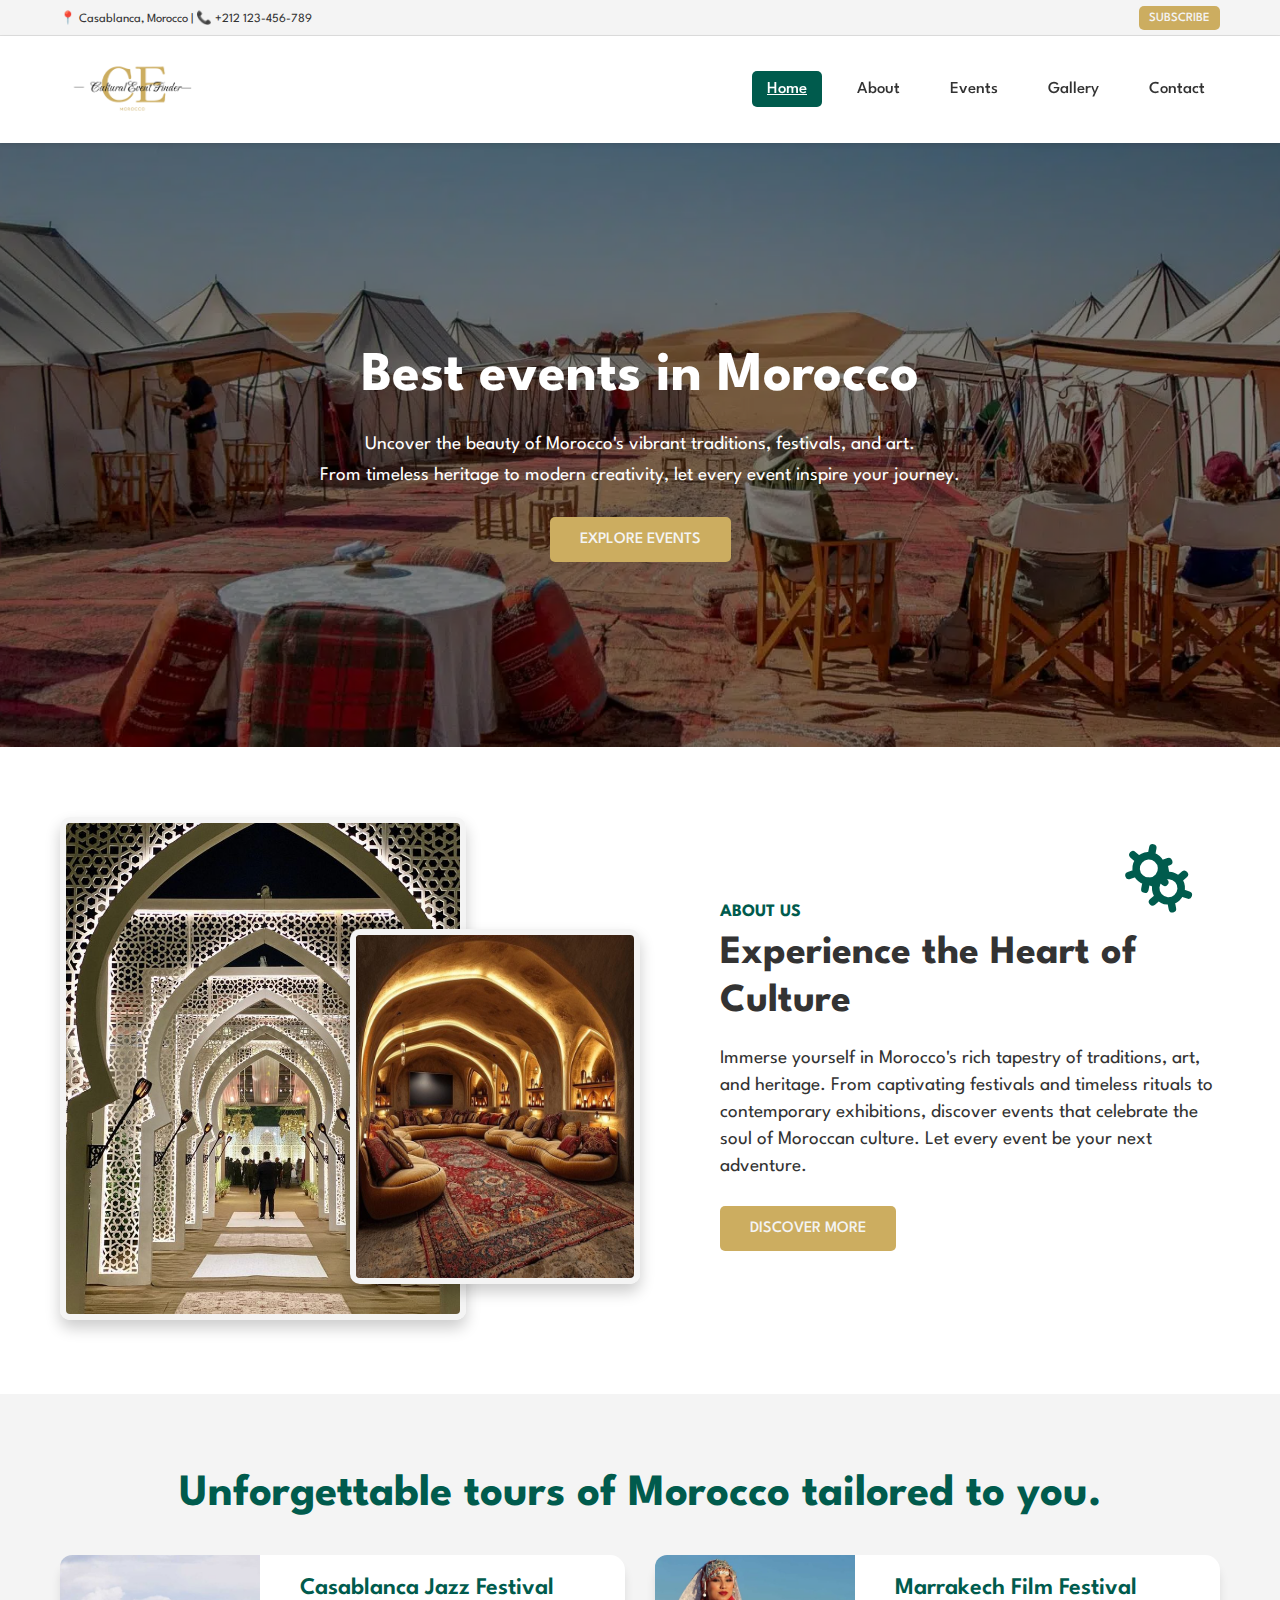
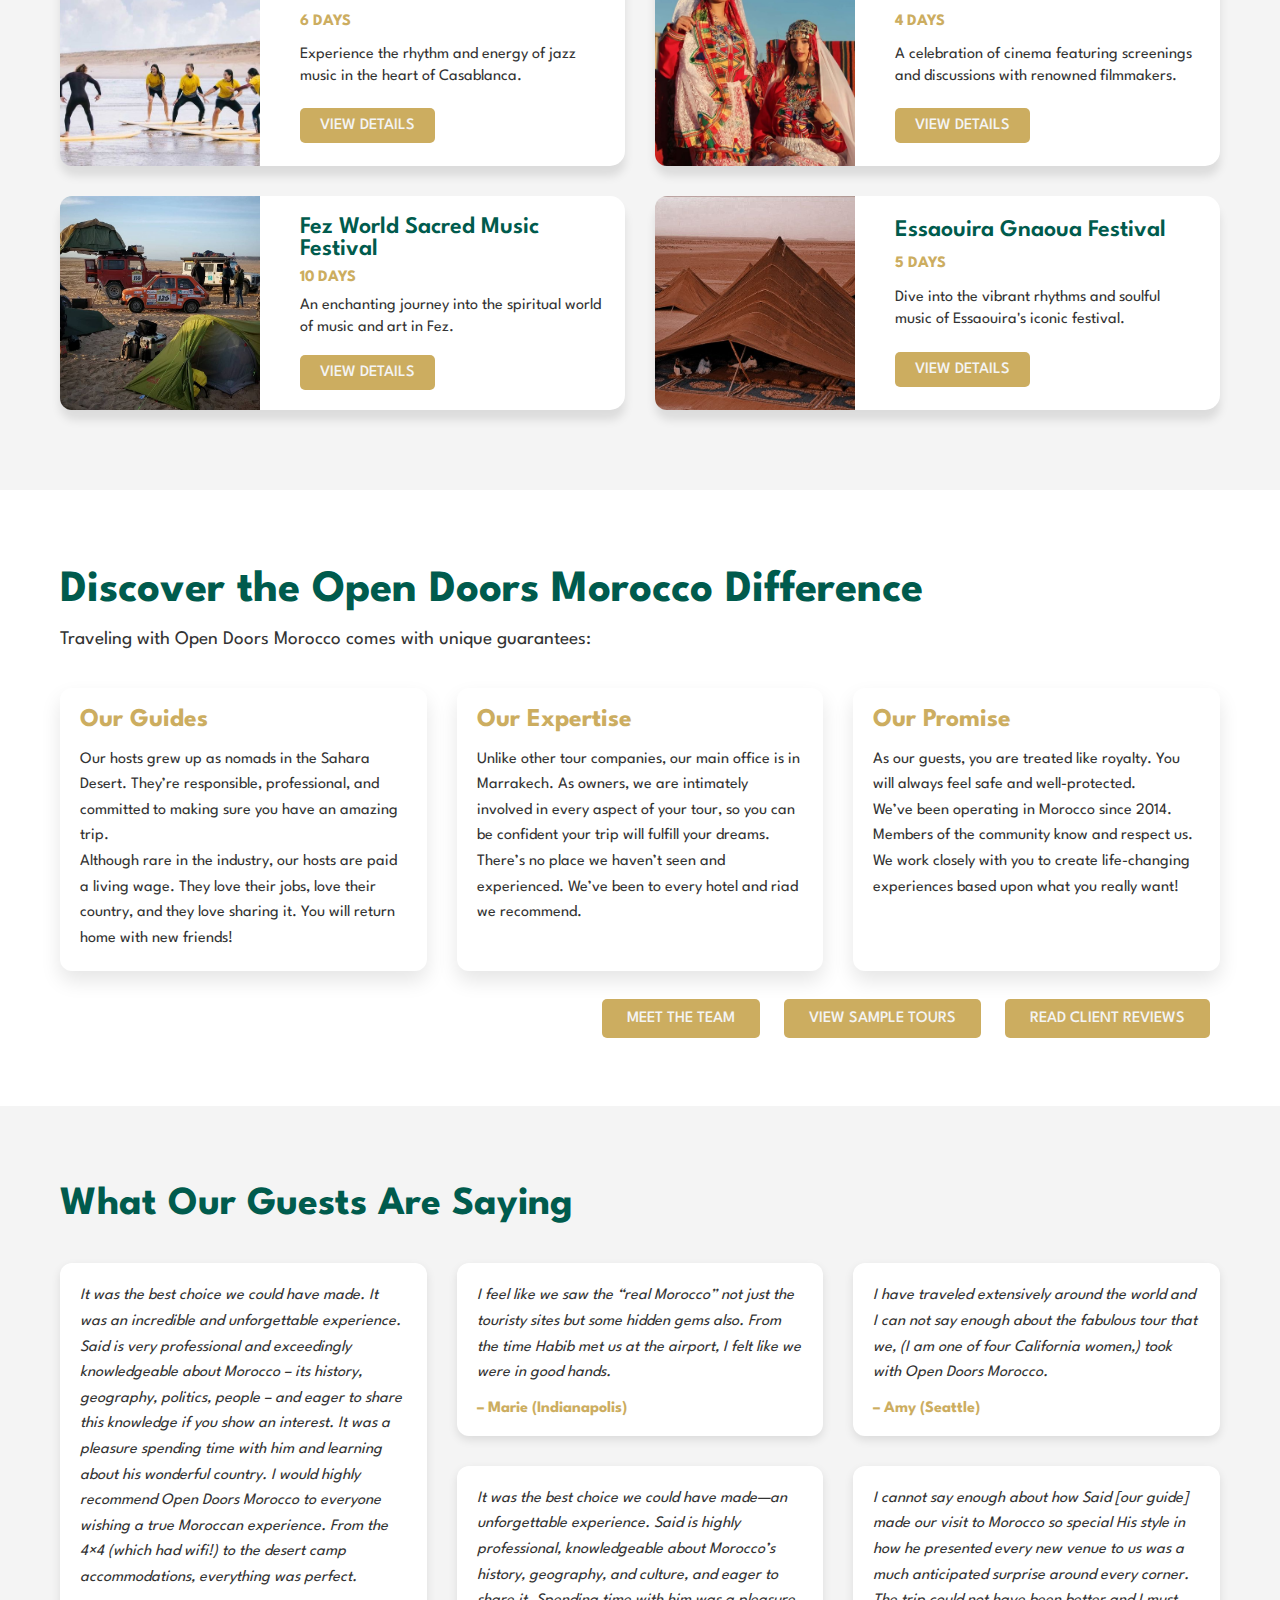
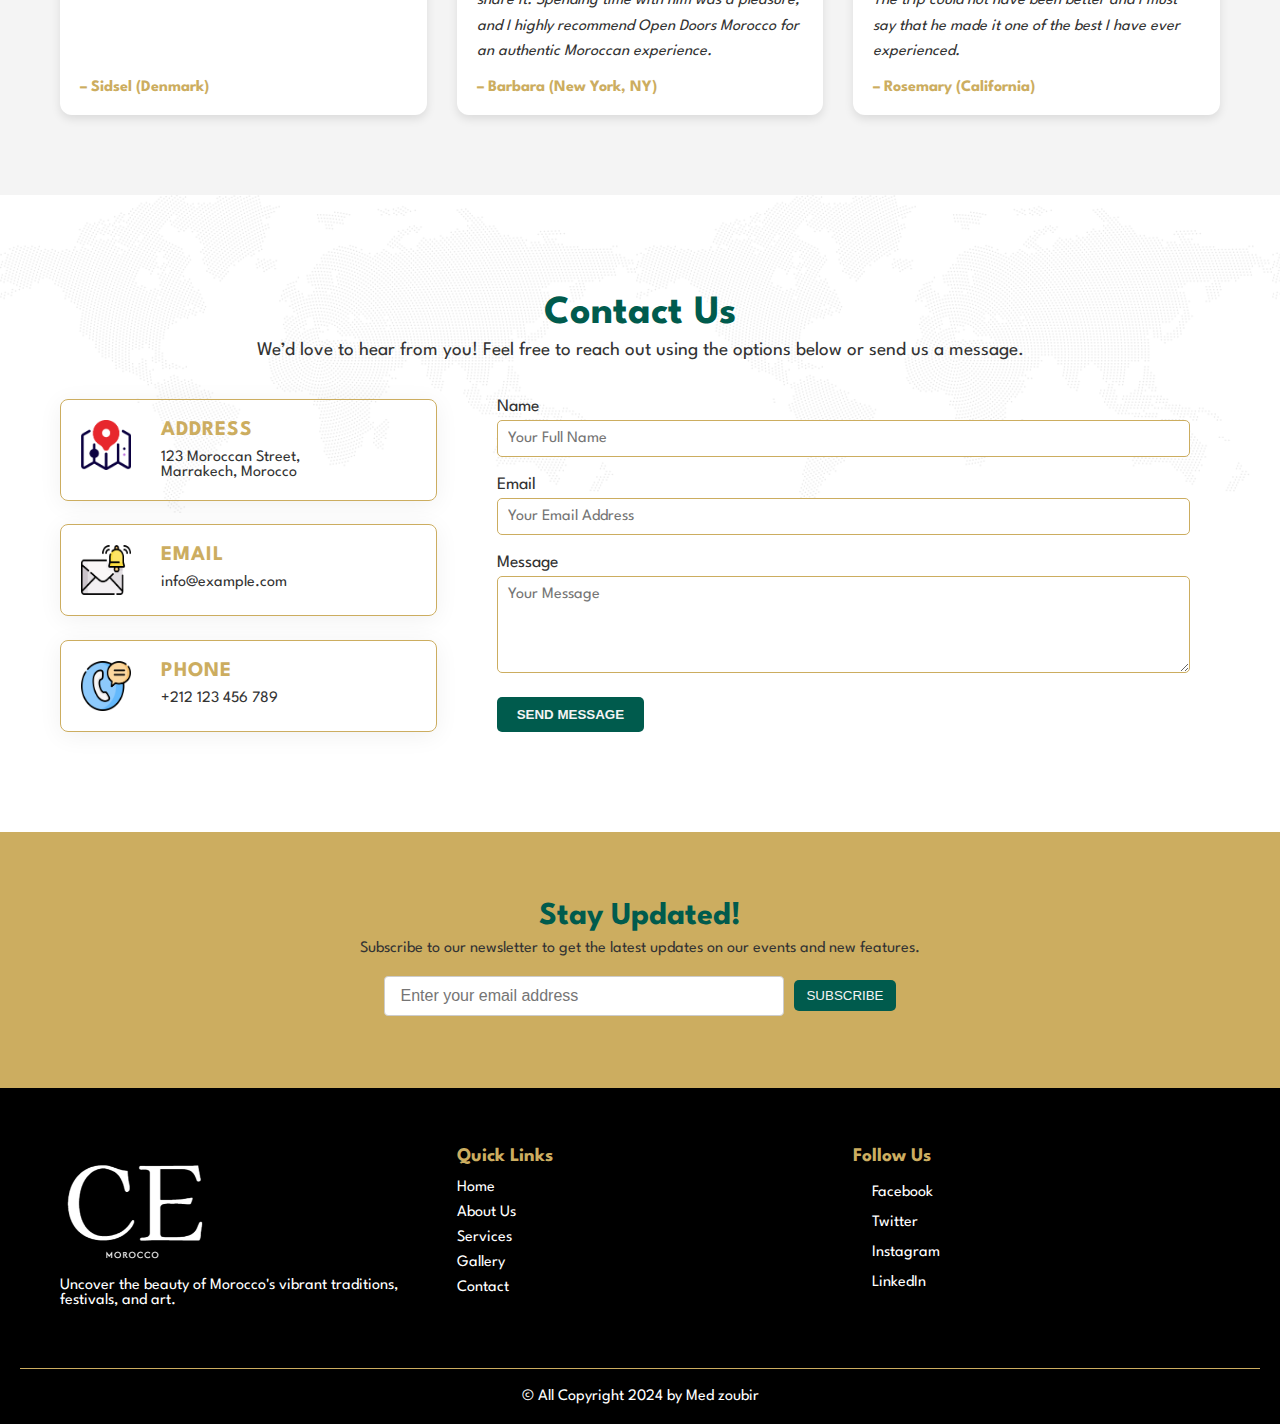
==== commit 9ed654de: "addng the ppt" ====
--- a/index.html
+++ b/index.html
@@ -4,8 +4,6 @@
     <meta charset="UTF-8"/>
     <meta name="viewport" content="width=device-width, initial-scale=1.0"/>
     <title>Cultural Event Finder</title>
-    <link rel="preload" href="assets/font/League_Spartan/LeagueSpartan-VariableFont_wght.ttf" as="font" type="font/ttf"
-          crossorigin="anonymous">
     <link rel="stylesheet" href="assets/css/home.css"/>
     <link href="assets/css/uicons-brands.css" rel="stylesheet"/>
 
@@ -21,7 +19,7 @@
                 <span>📞 +212 123-456-789</span>
             </div>
             <div class="inscription">
-                <a href="" class="btn btn-primary">Subscribe</a>
+                <a href="#subscribe" class="btn btn-primary">Subscribe</a>
             </div>
         </div>
     </div>
@@ -47,10 +45,10 @@
                 <div class="line"></div>
                 <div class="line"></div>
             </div>
-            <div class="header-buttons">
-                <a href="" class="btn btn-primary">Login</a>
-                <a href="" class="btn btn-secondary">Register</a>
-            </div>
+            <!--            <div class="header-buttons">-->
+            <!--                <a href="" class="btn btn-primary">Login</a>-->
+            <!--                <a href="" class="btn btn-secondary">Register</a>-->
+            <!--            </div>-->
         </div>
     </div>
 </header>
@@ -183,7 +181,7 @@
         </div>
 
         <div class="actions">
-            <a href="#team" class="btn btn-primary">Meet the Team</a>
+            <a href="about.html#team" class="btn btn-primary">Meet the Team</a>
             <a href="#sample-tours" class="btn btn-primary">View Sample Tours</a>
             <a href="#testimonials" class="btn btn-primary">Read Client Reviews</a>
         </div>
@@ -302,6 +300,18 @@
                 </form>
             </div>
         </div>
+    </div>
+</section>
+
+
+<section id="subscribe" class="subscription-section">
+    <div class="container">
+        <h2>Stay Updated!</h2>
+        <p>Subscribe to our newsletter to get the latest updates on our events and new features.</p>
+        <form class="subscription-form" action="#">
+            <input type="email" name="email" placeholder="Enter your email address" required>
+            <button type="submit" class="btn btn-secondary">Subscribe</button>
+        </form>
     </div>
 </section>
 
--- a/assets/css/home.css
+++ b/assets/css/home.css
@@ -426,7 +426,45 @@
     cursor: pointer;
 }
 
-/*End contact.css section*/
+/* Subscription Section */
+.subscription-section {
+    background: var(--primary-color);
+    padding: 50px 20px;
+    text-align: center;
+}
+
+.subscription-section h2 {
+    font-size: 2rem;
+    margin-bottom: 10px;
+    color: var(--secondary-color);
+}
+
+.subscription-section p {
+    font-size: 1rem;
+    margin-bottom: 20px;
+    color: var(--text-dark);
+}
+
+.subscription-form {
+    display: flex;
+    justify-content: center;
+    align-items: center;
+    gap: 10px;
+}
+
+.subscription-form input[type="email"] {
+    padding: 10px 15px;
+    font-size: 1rem;
+    border: 1px solid #ccc;
+    border-radius: 4px;
+    flex: 1;
+    max-width: 400px;
+}
+
+.subscription-form button {
+    border: none;
+    cursor: pointer;
+}
 
 
 /*Start responsive design*/
